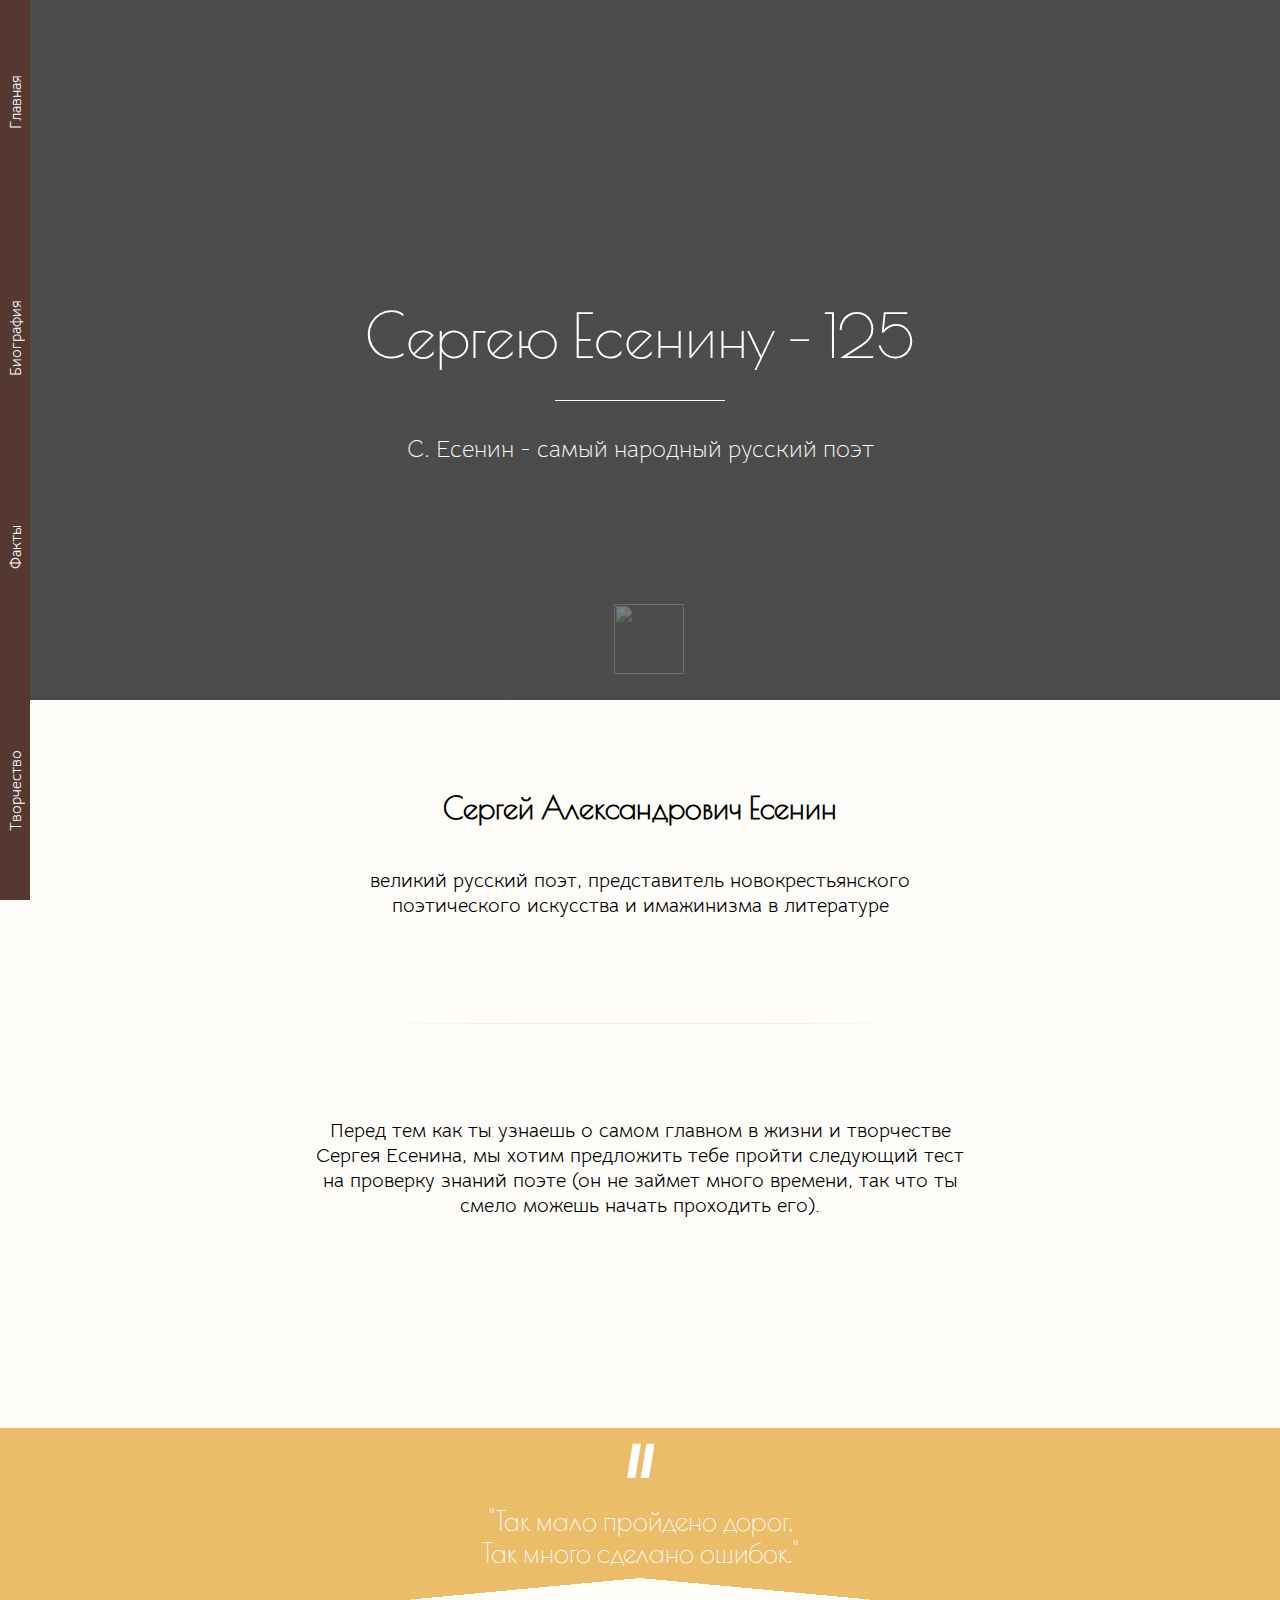
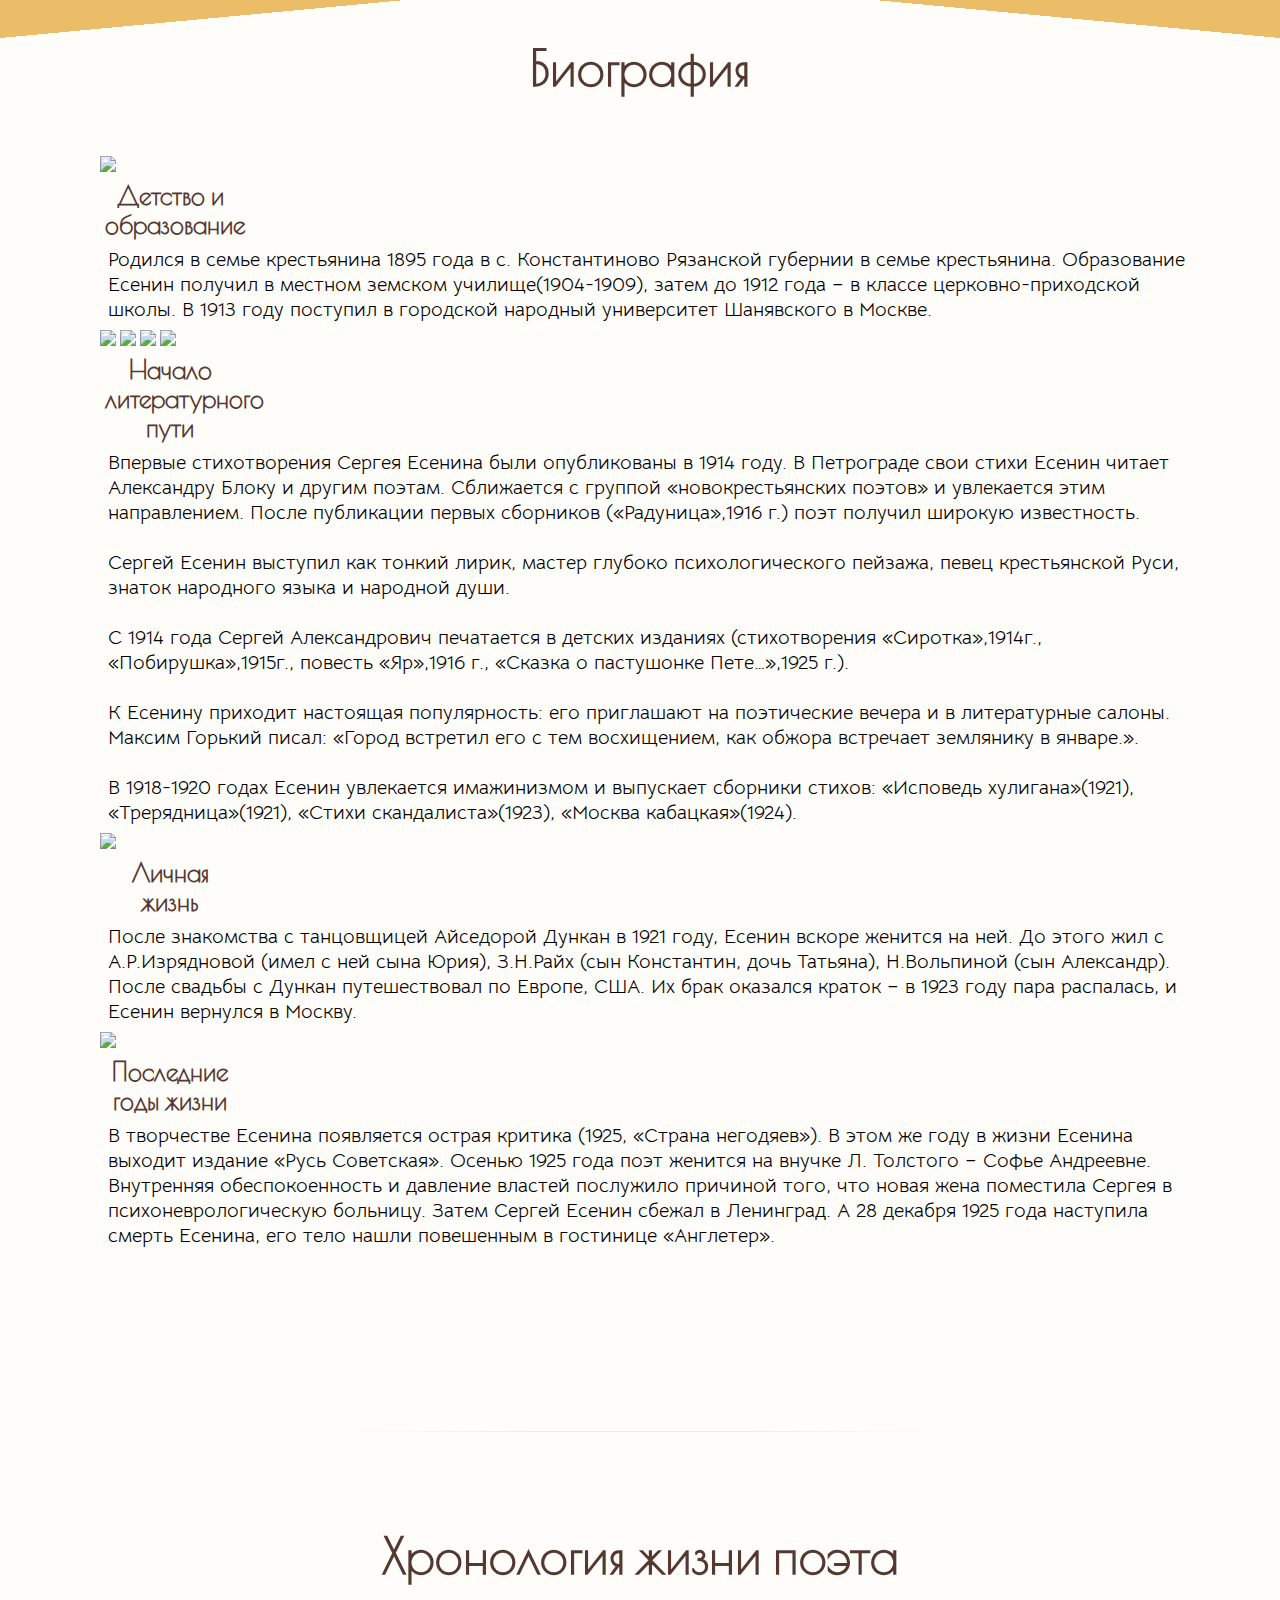
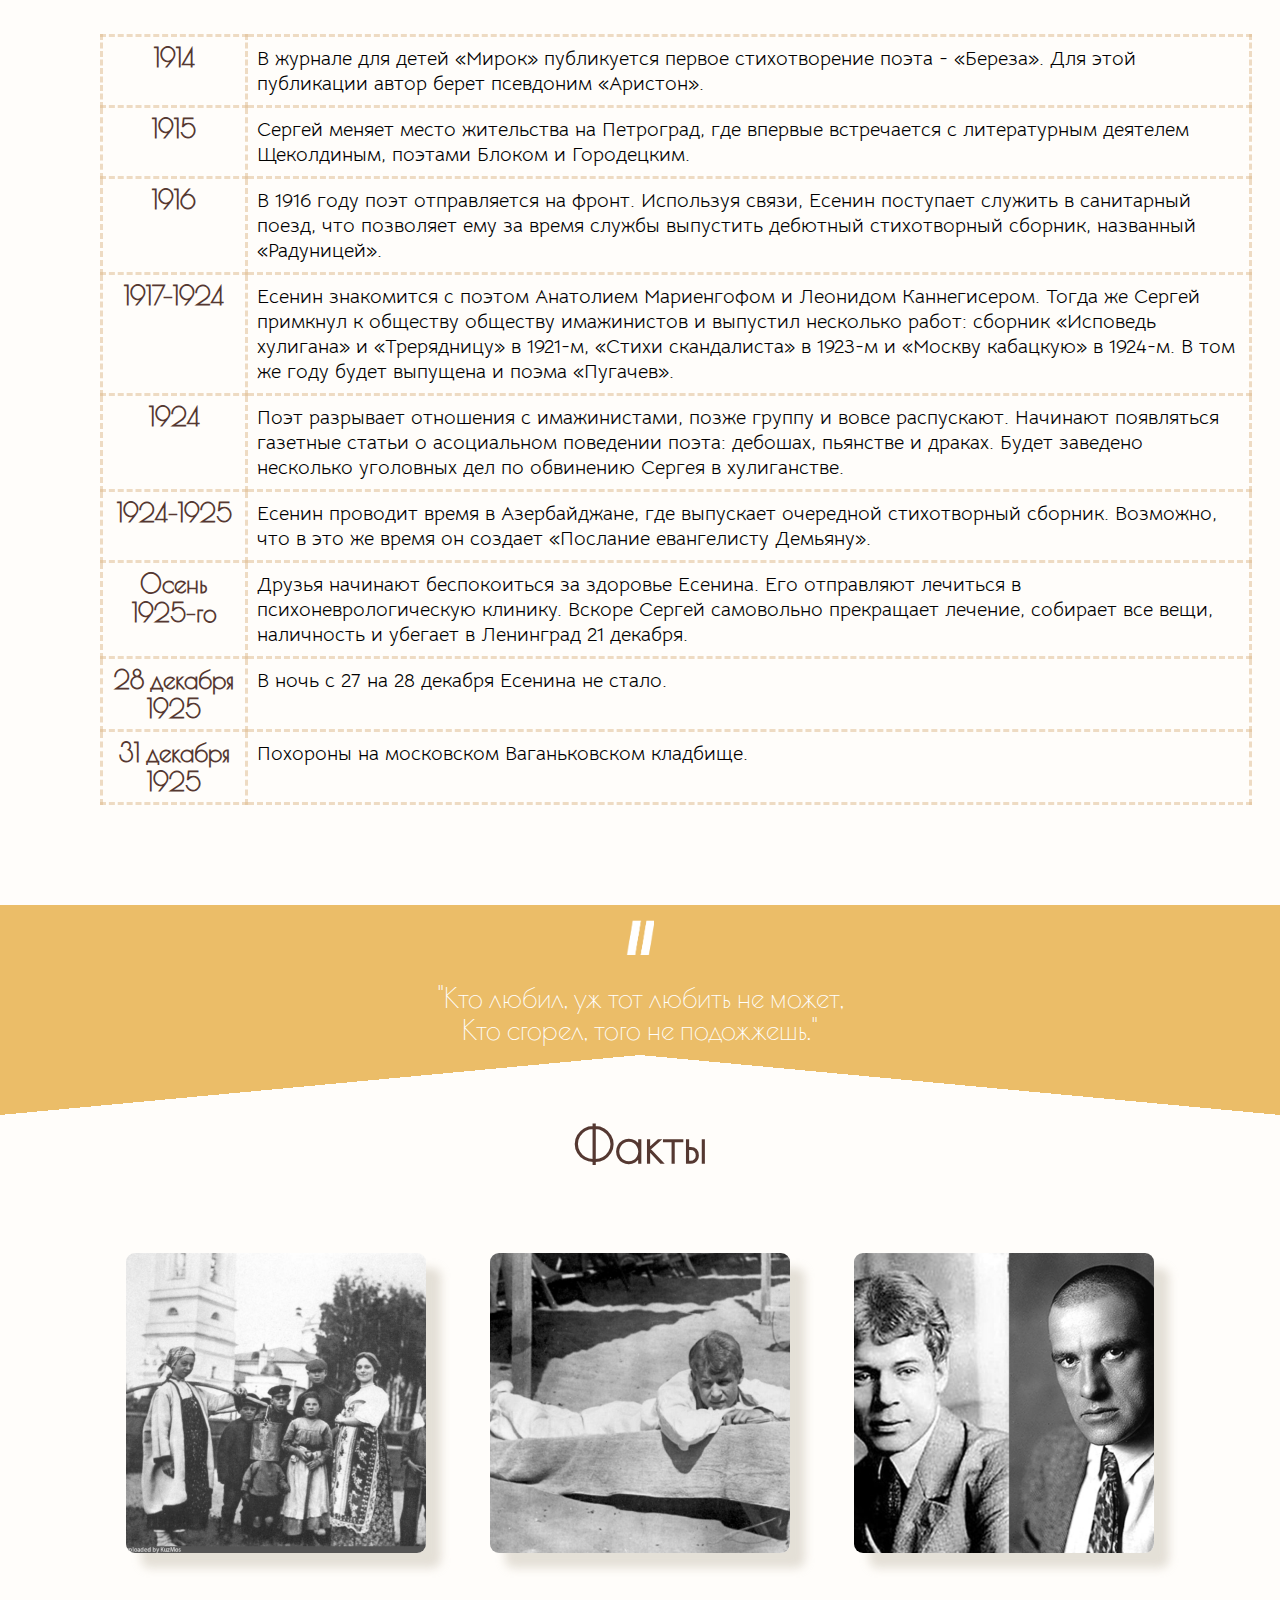
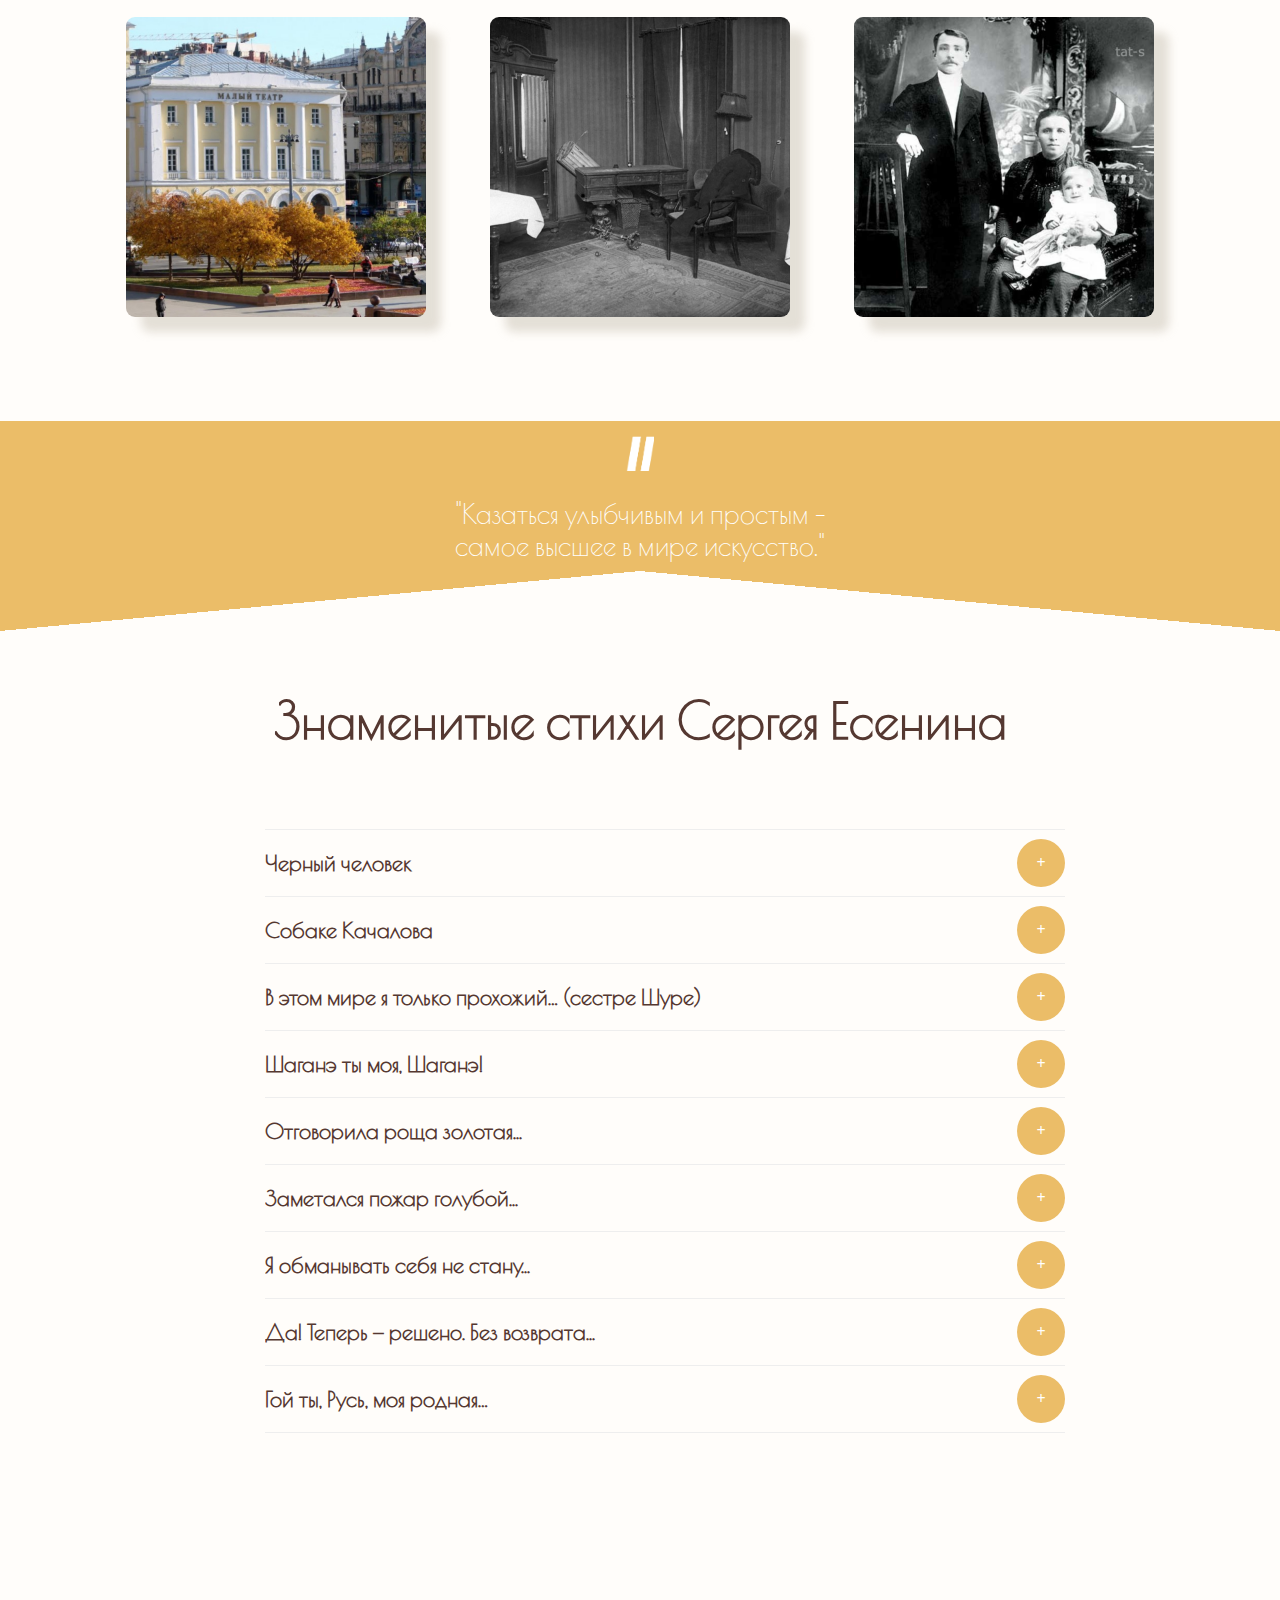
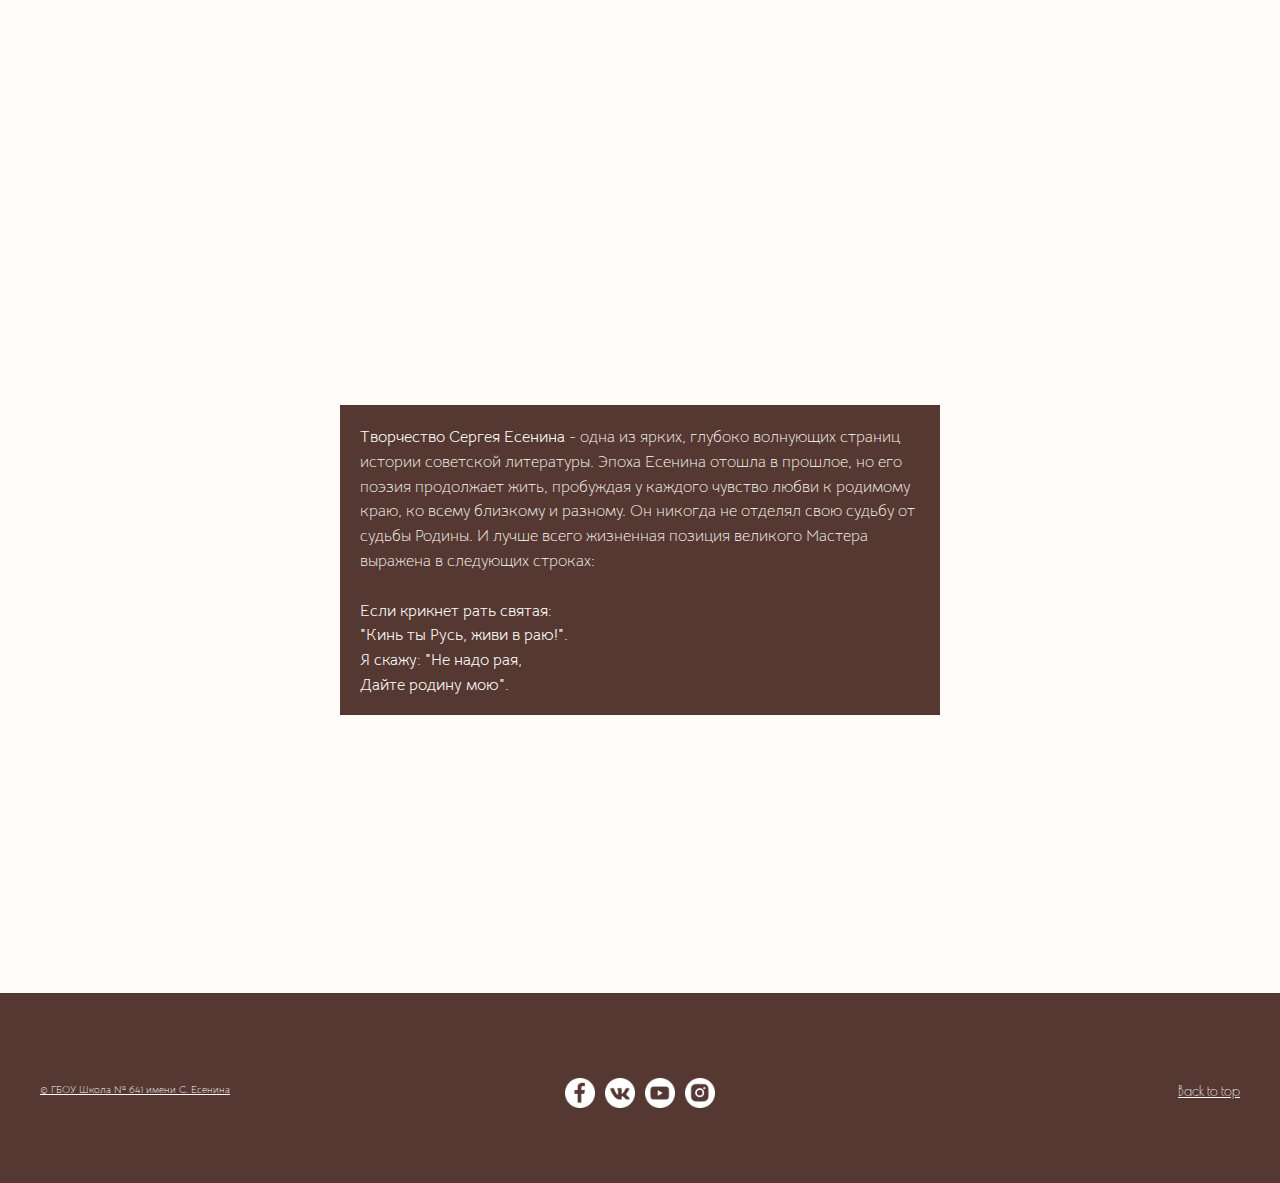
==== src/index.html @ ec33ffe4 "correct styles" ====
<!DOCTYPE html>
<html>

<head>
    <link
        href="https://fonts.googleapis.com/css2?family=Bellota+Text:ital,wght@0,300;0,400;0,700;1,300;1,400;1,700&family=Poiret+One&display=swap"
        rel="stylesheet">
    <link rel="stylesheet" type="text/css" href="index.css">
    <link rel="stylesheet" href="https://pro.fontawesome.com/releases/v5.10.0/css/all.css"
        integrity="sha384-AYmEC3Yw5cVb3ZcuHtOA93w35dYTsvhLPVnYs9eStHfGJvOvKxVfELGroGkvsg+p" crossorigin="anonymous" />
    <title>Есенину - 125</title>
    <script src="index.js" defer></script>
</head>

<body>
    <div class="menu">
        <nav>
            <div class="nav">
                <h2><a id="navigation" href="#firstblock">Главная</a></h2>
            </div>
            <div class="nav">
                <h2><a id="navigation" href="#biography">Биография</a></h2>
            </div>
            <div class="nav">
                <h2><a id="navigation" href="#facts">Факты</a></h2>
            </div>
            <div class="nav">
                <h2><a id="navigation" href="#creativ">Творчество</a></h2>
            </div>
        </nav>
    </div>

    <div class="firstblock"><a name="firstblock"></a>
        <h1 class="heading" name="top">Сергею Есенину - 125</h1>
        <hr>
        <h2 class="sheading">С. Есенин - самый народный русский поэт</h2>
        <img id="arrow" ,
            src="https://static.tildacdn.com/tild3264-3866-4032-a231-343364643838/arrow-downgif8d9aec7.gif">
    </div>

    <div class="secblock">
        <h1 class="name">Сергей Александрович Есенин</h1>
        <br>
        <h2 class="name-two">великий русский поэт, представитель новокрестьянского поэтического искусства и имажинизма в
            литературе</h2>
    </div>
    <div class="parent-line">
        <div id="first-line"></div><div id="center-line"></div><div id="third-line"></div>
    </div>

    <div class="thirdblock">
        <h2 class="name-three">Перед тем как ты узнаешь о самом главном в жизни и творчестве Сергея Есенина, мы хотим
            предложить тебе пройти следующий тест на проверку знаний поэте (он не займет много времени, так что ты смело
            можешь начать проходить его).</h2>
    </div>

    <script>
        (function (d, s, id) {
            var js, fjs = d.getElementsByTagName(s)[0];
            if (d.getElementById(id)) return;
            js = d.createElement(s); js.id = id;
            js.src = 'https://madte.st/sdk.js';
            fjs.parentNode.insertBefore(js, fjs);
        }
        )
            (document, 'script', 'madtest-sdk');
    </script>
    <div class="madtest" data-id="175a8b1f-3f1a-46d1-a691-87b9a7151cb8"></div>

    <div class="poem">
        <img src="../images/vector.png" id="vector"></img>
        <h1 class="poetry">"Так мало пройдено дорог,<br>Так много сделано ошибок."</h1>
    </div>
    <div class="gradients">
        <div id="fir-gradient"></div>
        <div id="sec-gradient"></div>
    </div>

    <div class="biography"><a name="biography"></a>
        <h1 class="high">Биография</h1>
        <div class="p-biography">
            <div class="childhood">
                <img src="/images/biography1.jpg">
                <h1 class="subtitle">Детство и образование</h1>
                <h2 class="paragraph">Родился в семье крестьянина 1895 года в с. Константиново Рязанской губернии в семье
                крестьянина. Образование Есенин получил в местном земском училище(1904-1909), затем до 1912 года – в
                классе церковно-приходской школы. В 1913 году поступил в городской народный университет Шанявского в
                Москве.</h2>
            </div>
            <div class="most-of-biography">
                <img src="/images/biography2.jpg">
                <img src="/images/biography3.jpg">
                <img src="/images/biography4.jpg">
                <img src="/images/biography5.jpg">
                <h1 class="subtitle">Начало литературного пути</h1>
                <h2 class="paragraph">Впервые стихотворения Сергея Есенина были опубликованы в 1914 году. В Петрограде свои
                стихи Есенин читает Александру Блоку и другим поэтам. Сближается с группой «новокрестьянских поэтов» и
                увлекается этим направлением. После публикации первых сборников («Радуница»,1916 г.) поэт получил
                широкую известность.
                <br>
                <br>
                Сергей Есенин выступил как тонкий лирик, мастер глубоко психологического пейзажа, певец крестьянской
                Руси, знаток народного языка и народной души.
                <br>
                <br>
                С 1914 года Сергей Александрович печатается в детских изданиях (стихотворения «Сиротка»,1914г.,
                «Побирушка»,1915г., повесть «Яр»,1916 г., «Сказка о пастушонке Пете…»,1925 г.).
                <br>
                <br>
                К Есенину приходит настоящая популярность: его приглашают на поэтические вечера и в литературные салоны.
                Максим Горький писал: «Город встретил его с тем восхищением, как обжора встречает землянику в январе.».
                <br>
                <br>
                В 1918-1920 годах Есенин увлекается имажинизмом и выпускает сборники стихов: «Исповедь хулигана»(1921),
                «Трерядница»(1921), «Стихи скандалиста»(1923), «Москва кабацкая»(1924).
                </h2>
            </div>
            <div class="private-life">
                <img src="/images/biography6.jpg">
                <h1 class="subtitle">Личная жизнь</h1>
                <h2 class="paragraph">После знакомства с танцовщицей Айседорой Дункан в 1921 году, Есенин вскоре женится на
                ней. До этого жил с А.Р.Изрядновой (имел с ней сына Юрия), З.Н.Райх (сын Константин, дочь Татьяна),
                Н.Вольпиной (сын Александр). После свадьбы с Дункан путешествовал по Европе, США. Их брак оказался
                краток – в 1923 году пара распалась, и Есенин вернулся в Москву.</h2>
            </div>
            <div class="death">
                <img src="/images/biography7.jpg">
                <h1 class="subtitle">Последние годы жизни</h1>
                <h2 class="paragraph">В творчестве Есенина появляется острая критика (1925, «Страна негодяев»). В этом же
                году в жизни Есенина выходит издание «Русь Советская».
                Осенью 1925 года поэт женится на внучке Л. Толстого – Софье Андреевне. Внутренняя обеспокоенность и
                давление властей послужило причиной того, что новая жена поместила Сергея в психоневрологическую
                больницу.
                Затем Сергей Есенин сбежал в Ленинград. А 28 декабря 1925 года наступила смерть Есенина, его тело нашли
                повешенным в гостинице «Англетер».</h2>
            </div>
        </div>
    </div>

    <div class="parent-line">
        <div id="first-line"></div><div id="center-line"></div><div id="third-line"></div>
    </div>

    <h1 class="high" id="chronology">Хронология жизни поэта</h1>
    <table>
        <tbody>
            <tr>
                <td>
                    <h1 class="subtitle">1914</h1>
                </td>
                <td>
                    <h2 class="paragraph">В журнале для детей «Мирок» публикуется первое стихотворение поэта - «Береза».
                        Для этой публикации автор берет псевдоним «Аристон».</h2>
                </td>
            </tr>

            <tr>
                <td>
                    <h1 class="subtitle">1915</h1>
                </td>
                <td>
                    <h2 class="paragraph">Сергей меняет место жительства на Петроград, где впервые встречается с
                        литературным деятелем Щеколдиным, поэтами Блоком и Городецким.</h2>
                </td>
            </tr>

            <tr>
                <td>
                    <h1 class="subtitle">1916</h1>
                </td>
                <td>
                    <h2 class="paragraph">В 1916 году поэт отправляется на фронт. Используя связи, Есенин поступает
                        служить в санитарный поезд, что позволяет ему за время службы выпустить дебютный стихотворный
                        сборник, названный «Радуницей».</h2>
                </td>
            </tr>

            <tr>
                <td>
                    <h1 class="subtitle">1917-1924</h1>
                </td>
                <td>
                    <h2 class="paragraph">Есенин знакомится с поэтом Анатолием Мариенгофом и Леонидом Каннегисером.
                        Тогда же Сергей примкнул к обществу обществу имажинистов и выпустил несколько работ: сборник
                        «Исповедь хулигана» и «Трерядницу» в 1921-м, «Стихи скандалиста» в 1923-м и «Москву кабацкую» в
                        1924-м. В том же году будет выпущена и поэма «Пугачев».</h2>
                </td>
            </tr>

            <tr>
                <td>
                    <h1 class="subtitle">1924</h1>
                </td>
                <td>
                    <h2 class="paragraph">Поэт разрывает отношения с имажинистами, позже группу и вовсе распускают.
                        Начинают появляться газетные статьи о асоциальном поведении поэта: дебошах, пьянстве и драках.
                        Будет заведено несколько уголовных дел по обвинению Сергея в хулиганстве.</h2>
                </td>
            </tr>

            <tr>
                <td>
                    <h1 class="subtitle">1924-1925</h1>
                </td>
                <td>
                    <h2 class="paragraph">Есенин проводит время в Азербайджане, где выпускает очередной стихотворный
                        сборник. Возможно, что в это же время он создает «Послание евангелисту Демьяну».</h2>
                </td>
            </tr>

            <tr>
                <td>
                    <h1 class="subtitle">Осень 1925-го</h1>
                </td>
                <td>
                    <h2 class="paragraph">Друзья начинают беспокоиться за здоровье Есенина. Его отправляют лечиться в
                        психоневрологическую клинику. Вскоре Сергей самовольно прекращает лечение, собирает все вещи,
                        наличность и убегает в Ленинград 21 декабря.</h2>
                </td>
            </tr>

            <tr>
                <td>
                    <h1 class="subtitle">28 декабря 1925</h1>
                </td>
                <td>
                    <h2 class="paragraph">В ночь с 27 на 28 декабря Есенина не стало.</h2>
                </td>
            </tr>

            <tr>
                <td>
                    <h1 class="subtitle">31 декабря 1925</h1>
                </td>
                <td>
                    <h2 class="paragraph">Похороны на московском Ваганьковском кладбище.</h2>
                </td>
            </tr>
        </tbody>
    </table>
    <div class="poem">
        <img src="../images/vector.png" id="vector"></img>
        <h1 class="poetry">"Кто любил, уж тот любить не может,<br>Кто сгорел, того не подожжешь."</h1>
    </div>
    <div class="gradients">
        <div id="fir-gradient"></div>
        <div id="sec-gradient"></div>
    </div>
    <div class="facts"><a name="facts"></a>
        <h1 class="high">Факты</h1>
        <div class="gallery">
            <div>
                <img class="photo_facts" src="../images/facts1.png" id="photo_1" data-selector="1">
                <div class="spoiler hidden" data-spoiler="1">
                    <h3 class="spoiler__title">Секрет единственной фотографии Есенина с односельчанами</h3>
                    <p class="spoiler__info">Хотя он никогда не отличался высоким ростом, на снимке он смотрится выше
                        остальных ребят. Дело в том, что с ним стояла первая красавица села и чтобы выглядеть повыше
                        рядом с ней, Сергей что-то подставил под ноги. Не менее интересный персонаж на фото – мальчик,
                        лицо которого мы вряд ли когда-либо увидим.</p>
                    <i class="fas fa-times-circle spoiler__button"></i>
                </div>
            </div>
            <div>
                <img class="photo_facts" src="../images/facts2.png" id="photo_2" data-selector="2">
                <div class="spoiler hidden" data-spoiler="2">
                    <h3 class="spoiler__title">Как поэт раздобыл бумагу</h3>
                    <p class="spoiler__info">1918 год в жизни поэта ознаменовался созданием московского издательства «Трудовая артель художников слова». А.С. Есенин являлся одним из организаторов данного издательства. В то время в Москве велся строжайший учет бумаги, но поэта это не остановило, ему очень хотелось издавать свои книги. Дав волю воображению, он переоделся в крестьянское одеяние, соответствующе причесал волосы и направился в Президиум Московского Совета. Далее, сняв шапку перед дежурным органом совета, он стал упрашивать его смилостивиться и ради всего святого выделить бумаги для крестьянских писателей.
                        Ради такого важного дела бумага появилась. А.С. Есенин выпустил в свет свою первую книгу стихотворений «Радуница». Его издательство просуществовало недолго, выпустив в свет всего лишь несколько книг.</p>
                    <i class="fas fa-times-circle spoiler__button"></i>
                </div>
            </div>
            <div>
                <img class="photo_facts" src="../images/facts3.png" id="photo_3" data-selector="3">
                <div class="spoiler hidden" data-spoiler="3">
                    <h3 class="spoiler__title">Поссорился с Маяковским (не единожды)</h3>
                    <p class="spoiler__info">В 20-е годы имена обоих поэтов гремели на всю страну, поэтому нет ничего удивительного в том, что между Маяковским и Есениным разгорелась нешуточная конкуренция.
                        Так например, Есенин говорил, что не хочет делить Россию с такими, как Маяковский, тот же отвечал: «Возьмите ее себе. Ешьте ее с хлебом». Так же Есенин относил себя к новому тогда движению «имажинистов», чьей отличительной особенностью являлось создание образов, в которых менялось традиционное значение слов. Маяковский же состоял в рядах авангардистов и футуристов, полностью перевернувших традиционное понятие стихотворной формы. Интересно, что при этом оба литератора безоговорочно признавали талант оппонента, что, впрочем, никак не мешало им едко высказываться в сторону друг друга и доводить дело чуть ли не до потасовки.</p>
                    <i class="fas fa-times-circle spoiler__button"></i>
                </div>
            </div>
            <div>
                <img class="photo_facts" src="../images/facts4.png" id="photo_4" data-selector="4">
                <div class="spoiler hidden" data-spoiler="4">
                    <h3 class="spoiler__title">Пытался сорвать спектакль в Малом театре</h3>
                    <p class="spoiler__info">К театру Есенин имел отношение весьма опосредованное, однако и там успел наделать шума. Заявившись как-то на премьеру в Малом театре в нетрезвом состоянии, поэт во время первого акта пробрался за кулисы в гримерку к одной из актрис, где в компании с другим литератором, Всеволодом Ивановым, распивал вино. Попытки юной артистки выгнать окончательно опьяневших писателей не увенчались успехом, — и администратору пришлось вызвать ненавистных Есенину милиционеров.
                        При виде блюстителей порядка поэт бросился удирать от них по запутанным коридорам Малого, щедро раздавая тумаки каждому, кто попадался на его пути, однако в конце концов был пойман, скручен и выдворен из театра.</p>
                    <i class="fas fa-times-circle spoiler__button"></i>
                </div>
            </div>
            <div>
                <img class="photo_facts" src="../images/facts5.png" id="photo_5" data-selector="5">
                <div class="spoiler hidden" data-spoiler="5">
                    <h3 class="spoiler__title">Покончил с собой (или нет)</h3>
                    <p class="spoiler__info">Согласно официальной версии, Сергей Есенин покончил с собой, его нашли повешенным на трубе отопления в ленинградской гостинице «Англетер». Судя по документам, признаков насильственной смерти обнаружено не было, да к тому же незадолго до своей кончины поэт написал стихотворение «До свиданья, друг мой, до свиданья», использовав для этой цели собственную кровь. Сам Есенин объяснил такой поступок отсутствием чернил.
                        У некоторых историков и литературоведов, однако, такой вариант развития событий вызывает сомнения: они предпочитают считать, что великий поэт был убит сотрудниками советских спецслужб. В пользу этой версии говорят множественные ссадины и гематомы на теле покойника (которые следственные органы предпочли не заметить), а также просьба поэта, обращенная к портье накануне кончины, никого не пускать в номер — ее исследователи зачастую трактуют как страх перед возможными убийцами.</p>
                    <i class="fas fa-times-circle spoiler__button"></i>
                </div>
            </div>
            <div>
                <img class="photo_facts" src="../images/facts6.png" id="photo_6" data-selector="6">
                <div class="spoiler hidden" data-spoiler="6">
                    <h3 class="spoiler__title">Он сиротствовал при живых родителях, хотя и недолго</h3>
                    <p class="spoiler__info">Человек, который всю жизнь описывал в своих стихах красоты российских земель, и сам родился в красивом месте – в старинном селе Константиново Рязанской области, которое славилось живописным расположением среди лесов и полей классического русского рельефа. Отец Есенина, Александр Никитич, происходил из крестьянской семьи, но к работе на земле никакой тяги не испытывал, слыл у себя на родине мечтателем и при первой же возможности подался в Москву, работать приказчиком в мясной лавке. Московский период его жизни начался вскоре после женитьбы на Татьяне Титовой. При этом Есенин-старший сам уехал в большой город, а молодую супругу оставил на попечении своих родителей. Когда их сыну, будущему поэту, исполнилось 2 года, Татьяна поссорилась с мужем и его родственниками и уехала работать в Рязань. Так и получилось, что Сергей остался почти сиротой при живых родителях.
                        Около пяти лет его воспитывали бабушка с дедушкой по материнской линии. Мама ежемесячно присылала весточку и 3 рубля на его содержание. От отца вообще ничего слышно не было. Зато дед в 5 лет научил Сергей читать, а бабушка рассказывала множество волшебных сказок. В 1904 году юная судьба Есенина совершила очередной кульбит – родители неожиданно помирились, снова сошлись, и дальше он рос в счастливой семье.
                        </p>
                    <i class="fas fa-times-circle spoiler__button"></i>
                </div>
            </div>
        </div>
    </div>
    <div class="poem">
        <img src="../images/vector.png" id="vector"></img>
        <h1 class="poetry">"Казаться улыбчивым и простым - <br>самое высшее в мире искусство."</h1>
    </div>
    <div class="gradients">
        <div id="fir-gradient"></div>
        <div id="sec-gradient"></div>
    </div>
    <div class="creativ"><a name="creativ"></a>
        <h1 class="high" id="popular-poems">Знаменитые стихи Сергея Есенина</h1>
        <div class="all-poetry">
            <div class="tab">
                <input id="tab-one" type="checkbox" name="tabs">
                <label for="tab-one">
                    <h1 class="poetry-name">Черный человек</h1>
                </label>
                <div class="tab-content">
                    <h2>Друг мой, друг мой,<br>
                        Я очень и очень болен.<br>
                        Сам не знаю, откуда взялась эта боль.<br>
                        То ли ветер свистит<br>
                        Над пустым и безлюдным полем,<br>
                        То ль, как рощу в сентябрь,<br>
                        Осыпает мозги алкоголь.<br>
                        Голова моя машет ушами,<br>
                        Как крыльями птица.<br>
                        Ей на шее ноги<br>
                        Маячить больше невмочь.<br>
                        Черный человек,<br>
                        Черный, черный,<br>
                        Черный человек<br>
                        На кровать ко мне садится,<br>
                        Черный человек<br>
                        Спать не дает мне всю ночь.<br>
                        Черный человек<br>
                        Водит пальцем по мерзкой книге<br>
                        И, гнусавя надо мной,<br>
                        Как над усопшим монах,<br>
                        Читает мне жизнь<br>
                        Какого-то прохвоста и забулдыги,<br>
                        Нагоняя на душу тоску и страх.<br>
                        Черный человек,<br>
                        Черный, черный!<br>
                        «Слушай, слушай, —<br>
                        Бормочет он мне, —<br>
                        В книге много прекраснейших<br>
                        Мыслей и планов.<br>
                        Этот человек<br>
                        Проживал в стране<br>
                        Самых отвратительных<br>
                        Громил и шарлатанов.<br>
                        В декабре в той стране<br>
                        Снег до дьявола чист,<br>
                        И метели заводят<br>
                        Веселые прялки.<br>
                        Был человек тот авантюрист,<br>
                        Но самой высокой<br>
                        И лучшей марки.<br>
                        Был он изящен,<br>
                        К тому ж поэт,<br>
                        Хоть с небольшой,<br>
                        Но ухватистой силою,<br>
                        И какую-то женщину,<br>
                        Сорока с лишним лет,<br>
                        Называл скверной девочкой<br>
                        И своею милою.<br>
                        Счастье, — говорил он, —<br>
                        Есть ловкость ума и рук.<br>
                        Все неловкие души<br>
                        За несчастных всегда известны.<br>
                        Это ничего,<br>
                        Что много мук<br>
                        Приносят изломанные<br>
                        И лживые жесты.<br>
                        В грозы, в бури,<br>
                        В житейскую стынь,<br>
                        При тяжелых утратах<br>
                        И когда тебе грустно,<br>
                        Казаться улыбчивым и простым —<br>
                        Самое высшее в мире искусство».<br>
                        «Черный человек!<br>
                        Ты не смеешь этого!<br>
                        Ты ведь не на службе<br>
                        Живешь водолазовой.<br>
                        Что мне до жизни<br>
                        Скандального поэта.<br>
                        Пожалуйста, другим<br>
                        Читай и рассказывай».<br>
                        Черный человек<br>
                        Глядит на меня в упор.<br>
                        И глаза покрываются<br>
                        Голубой блевотой, —<br>
                        Словно хочет сказать мне,<br>
                        Что я жулик и вор,<br>
                        Так бесстыдно и нагло<br>
                        Обокравший кого-то.<br>
                        ........................................................................<br>
                        Друг мой, друг мой,<br>
                        Я очень и очень болен.<br>
                        Сам не знаю, откуда взялась эта боль.<br>
                        То ли ветер свистит<br>
                        Над пустым и безлюдным полем,<br>
                        То ль, как рощу в сентябрь,<br>
                        Осыпает мозги алкоголь.<br>
                        Ночь морозная.<br>
                        Тих покой перекрестка.<br>
                        Я один у окошка,<br>
                        Ни гостя, ни друга не жду.<br>
                        Вся равнина покрыта<br>
                        Сыпучей и мягкой известкой,<br>
                        И деревья, как всадники,<br>
                        Съехались в нашем саду.<br>
                        Где-то плачет<br>
                        Ночная зловещая птица.<br>
                        Деревянные всадники<br>
                        Сеют копытливый стук.<br>
                        Вот опять этот черный<br>
                        На кресло мое садится,<br>
                        Приподняв свой цилиндр<br>
                        И откинув небрежно сюртук.<br>
                        «Слушай, слушай! —<br>
                        Хрипит он, смотря мне в лицо,<br>
                        Сам все ближе<br>
                        И ближе клонится. —<br>
                        Я не видел, чтоб кто-нибудь<br>
                        Из подлецов<br>
                        Так ненужно и глупо<br>
                        Страдал бессонницей.<br>
                        Ах, положим, ошибся!<br>
                        Ведь нынче луна.<br>
                        Что же нужно еще<br>
                        Напоенному дремой мирику?<br>
                        Может, с толстыми ляжками<br>
                        Тайно придет „она",<br>
                        И ты будешь читать<br>
                        Свою дохлую томную лирику?<br>
                        Ах, люблю я поэтов!<br>
                        Забавный народ.<br>
                        В них всегда нахожу я<br>
                        Историю, сердцу знакомую, —<br>
                        Как прыщавой курсистке<br>
                        Длинноволосый урод<br>
                        Говорит о мирах,<br>
                        Половой истекая истомою.<br>
                        Не знаю, не помню,<br>
                        В одном селе,<br>
                        Может, в Калуге,<br>
                        А может, в Рязани,<br>
                        Жил мальчик<br>
                        В простой крестьянской семье,<br>
                        Желтоволосый,<br>
                        С голубыми глазами...<br>
                        И вот стал он взрослым,<br>
                        К тому ж поэт,<br>
                        Хоть с небольшой,<br>
                        Но ухватистой силою,<br>
                        И какую-то женщину,<br>
                        Сорока с лишним лет,<br>
                        Называл скверной девочкой<br>
                        И своею милою».<br>
                        «Черный человек!<br>
                        Ты прескверный гость.<br>
                        Эта слава давно<br>
                        Про тебя разносится».<br>
                        Я взбешен, разъярен,<br>
                        И летит моя трость<br>
                        Прямо к морде его,<br>
                        В переносицу...<br>
                        ...........................................................................<br>
                        Месяц умер,<br>
                        Синеет в окошко рассвет.<br>
                        Ах ты, ночь!<br>
                        Что ты, ночь, наковеркала?<br>
                        Я в цилиндре стою.<br>
                        Никого со мной нет.<br>
                        Я один...<br>
                        И разбитое зеркало...</h2>
                </div>
            </div>

            <div class="tab">
                <input id="tab-two" type="checkbox" name="tabs">
                <label for="tab-two">
                    <h1 class="poetry-name">Собаке Качалова</h1>
                </label>
                <div class="tab-content">
                    <h2>Дай, Джим, на счастье лапу мне,<br>
                        Такую лапу не видал я сроду.<br>
                        Давай с тобой полаем при луне<br>
                        На тихую, бесшумную погоду.<br>
                        <br>
                        Дай, Джим, на счастье лапу мне.<br>
                        Пожалуйста, голубчик, не лижись.<br>
                        Пойми со мной хоть самое простое.<br>
                        Ведь ты не знаешь, что такое жизнь,<br>
                        Не знаешь ты, что жить на свете стоит.<br>
                        Хозяин твой и мил и знаменит,<br>
                        И у него гостей бывает в доме много,<br>
                        И каждый, улыбаясь, норовит<br>
                        Тебя по шерсти бархатной потрогать.<br>
                        Ты по-собачьи дьявольски красив,<br>
                        С такою милою доверчивой приятцей.<br>
                        И, никого ни капли не спросив,<br>
                        Как пьяный друг, ты лезешь целоваться.<br>
                        <br>
                        Мой милый Джим, среди твоих гостей<br>
                        Так много всяких и невсяких было.<br>
                        Но та, что всех безмолвней и грустней,<br>
                        Сюда случайно вдруг не заходила?<br>
                        Она придет, даю тебе поруку.<br>
                        И без меня, в ее уставясь взгляд,<br>
                        Ты за меня лизни ей нежно руку<br>
                        За все, в чем был и не был виноват.
                    </h2>
                </div>
            </div>

            <div class="tab">
                <input id="tab-three" type="checkbox" name="tabs">
                <label for="tab-three">
                    <h1 class="poetry-name">В этом мире я только прохожий… (сестре Шуре)</h1>
                </label>
                <div class="tab-content">
                    <h2>В этом мире я только прохожий,<br>
                        Ты махни мне веселой рукой.<br>
                        У осеннего месяца тоже<br>
                        Свет ласкающий, тихий такой.<br>
                        <br>
                        В первый раз я от месяца греюсь,<br>
                        В первый раз от прохлады согрет,<br>
                        И опять и живу и надеюсь<br>
                        На любовь, которой уж нет.<br>
                        <br>
                        Это сделала наша равнинность,<br>
                        Посоленная белью песка,<br>
                        И измятая чья-то невинность,<br>
                        И кому-то родная тоска.<br>
                        <br>
                        Потому и навеки не скрою,<br>
                        Что любить не отдельно, не врозь,<br>
                        Нам одною любовью с тобою<br>
                        Эту родину привелось.
                    </h2>
                </div>
            </div>

            <div class="tab">
                <input id="tab-four" type="checkbox" name="tabs">
                <label for="tab-four">
                    <h1 class="poetry-name">Шаганэ ты моя, Шаганэ!</h1>
                </label>
                <div class="tab-content">
                    <h2>Шаганэ ты моя, Шаганэ!<br>
                        Потому, что я с севера, что ли,<br>
                        Я готов рассказать тебе поле,<br>
                        Про волнистую рожь при луне.<br>
                        <br>
                        Шаганэ ты моя, Шаганэ.<br>
                        Потому, что я с севера, что ли,<br>
                        Что луна там огромней в сто раз,<br>
                        Как бы ни был красив Шираз,<br>
                        <br>
                        Он не лучше рязанских раздолий.<br>
                        Потому, что я с севера, что ли.<br>
                        Я готов рассказать тебе поле,<br>
                        Эти волосы взял я у ржи,<br>
                        <br>
                        Если хочешь, на палец вяжи —<br>
                        Я нисколько не чувствую боли.<br>
                        Я готов рассказать тебе поле.<br>
                        Про волнистую рожь при луне<br>
                        По кудрям ты моим догадайся.<br>
                        Дорогая, шути, улыбайся,<br>
                        Не буди только память во мне<br>
                        Про волнистую рожь при луне.<br>
                        <br>
                        Шаганэ ты моя, Шаганэ!<br>
                        Там, на севере, девушка тоже,<br>
                        На тебя она страшно похожа,<br>
                        Может, думает обо мне…<br>
                        Шаганэ ты моя, Шаганэ.
                    </h2>
                </div>
            </div>

            <div class="tab">
                <input id="tab-five" type="checkbox" name="tabs">
                <label for="tab-five">
                    <h1 class="poetry-name">Отговорила роща золотая...</h1>
                </label>
                <div class="tab-content">
                    <h2>Отговорила роща золотая<br>
                        Березовым, веселым языком,<br>
                        И журавли, печально пролетая,<br>
                        Уж не жалеют больше ни о ком.<br>
                        <br>
                        Кого жалеть? Ведь каждый в мире странник —<br>
                        Пройдет, зайдет и вновь оставит дом.<br>
                        О всех ушедших грезит коноплянник<br>
                        С широким месяцем над голубым прудом.<br>
                        <br>
                        Стою один среди равнины голой,<br>
                        А журавлей относит ветер в даль,<br>
                        Я полон дум о юности веселой,<br>
                        Но ничего в прошедшем мне не жаль.<br>
                        <br>
                        Не жаль мне лет, растраченных напрасно,<br>
                        Не жаль души сиреневую цветь.<br>
                        В саду горит костер рябины красной,<br>
                        Но никого не может он согреть.<br>
                        <br>
                        Не обгорят рябиновые кисти,<br>
                        От желтизны не пропадет трава.<br>
                        Как дерево роняет тихо листья,<br>
                        Так я роняю грустные слова.<br>
                        <br>
                        И если время, ветром разметая,<br>
                        Сгребет их все в один ненужный ком…<br>
                        Скажите так… что роща золотая<br>
                        Отговорила милым языком.
                    </h2>
                </div>
            </div>

            <div class="tab">
                <input id="tab-six" type="checkbox" name="tabs">
                <label for="tab-six">
                    <h1 class="poetry-name">Заметался пожар голубой...</h1>
                </label>
                <div class="tab-content">
                    <h2>Заметался пожар голубой,<br>
                        Позабылись родимые дали.<br>
                        В первый раз я запел про любовь,<br>
                        В первый раз отрекаюсь скандалить.<br>
                        <br>
                        Был я весь как запущенный сад,<br>
                        Был на женщин и зелие падкий.<br>
                        Разонравилось пить и плясать<br>
                        И терять свою жизнь без оглядки.<br>
                        <br>
                        Мне бы только смотреть на тебя,<br>
                        Видеть глаз златокарий омут,<br>
                        И чтоб, прошлое не любя,<br>
                        Ты уйти не смогла к другому.<br>
                        <br>
                        Поступь нежная, легкий стан,<br>
                        Если б знала ты сердцем упорным,<br>
                        Как умеет любить хулиган,<br>
                        Как умеет он быть покорным.<br>
                        <br>
                        Я б навеки забыл кабаки<br>
                        И стихи бы писать забросил,<br>
                        Только б тонко касаться руки<br>
                        И волос твоих цветом в осень.<br>
                        <br>
                        Я б навеки пошел за тобой<br>
                        Хоть в свои, хоть в чужие дали…<br>
                        В первый раз я запел про любовь,<br>
                        В первый раз отрекаюсь скандалить.
                    </h2>
                </div>
            </div>

            <div class="tab">
                <input id="tab-seven" type="checkbox" name="tabs">
                <label for="tab-seven">
                    <h1 class="poetry-name">Я обманывать себя не стану...</h1>
                </label>
                <div class="tab-content">
                    <h2>Я обманывать себя не стану,<br>
                        Залегла забота в сердце мглистом.<br>
                        Отчего прослыл я шарлатаном?<br>
                        Отчего прослыл я скандалистом?<br>
                        <br>
                        Не злодей я и не грабил лесом,<br>
                        Не расстреливал несчастных по темницам.<br>
                        Я всего лишь уличный повеса,<br>
                        Улыбающийся встречным лицам.<br>
                        <br>
                        Я московский озорной гуляка.<br>
                        По всему тверскому околотку<br>
                        В переулках каждая собака<br>
                        Знает мою легкую походку.<br>
                        <br>
                        Каждая задрипанная лошадь<br>
                        Головой кивает мне навстречу.<br>
                        Для зверей приятель я хороший,<br>
                        Каждый стих мой душу зверя лечит.<br>
                        <br>
                        Я хожу в цилиндре не для женщин -<br>
                        В глупой страсти сердце жить не в силе, -<br>
                        В нем удобней, грусть свою уменьшив,<br>
                        Золото овса давать кобыле.<br>
                        <br>
                        Средь людей я дружбы не имею,<br>
                        Я иному покорился царству.<br>
                        Каждому здесь кобелю на шею<br>
                        Я готов отдать мой лучший галстук.<br>
                        <br>
                        И теперь уж я болеть не стану.<br>
                        Прояснилась омуть в сердце мглистом.<br>
                        Оттого прослыл я шарлатаном,<br>
                        Оттого прослыл я скандалистом.
                    </h2>
                </div>
            </div>

            <div class="tab">
                <input id="tab-eight" type="checkbox" name="tabs">
                <label for="tab-eight">
                    <h1 class="poetry-name">Да! Теперь — решено. Без возврата...</h1>
                </label>
                <div class="tab-content">
                    <h2>Да! Теперь — решено. Без возврата<br>
                        Я покинул родные поля.<br>
                        Уж не будут листвою крылатой<br>
                        Надо мною звенеть тополя.<br>
                        <br>
                        Низкий дом без меня ссутулится,<br>
                        Старый пёс мой давно издох.<br>
                        На московских изогнутых улицах<br>
                        Умереть, знать, судил мне Бог.<br>
                        <br>
                        Я люблю этот город вязевый,<br>
                        Пусть обрюзг он и пусть одрях.<br>
                        Золотая дремотная Азия<br>
                        Опочила на куполах.<br>
                        <br>
                        А когда ночью светит месяц,<br>
                        Когда светит… чёрт знает как!<br>
                        Я иду, головою свесясь,<br>
                        Переулком в знакомый кабак.<br>
                        <br>
                        Шум и гам в этом логове жутком,<br>
                        Но всю ночь напролёт, до зари,<br>
                        Я читаю стихи проституткам<br>
                        И с бандитами жарю спирт.<br>
                        <br>
                        Сердце бьётся всё чаще и чаще,<br>
                        И уж я говорю невпопад:<br>
                        — Я такой же, как вы, пропащий,<br>
                        Мне теперь не уйти назад.<br>
                        <br>
                        Низкий дом без меня ссутулится,<br>
                        Старый пёс мой давно издох.<br>
                        На московских изогнутых улицах<br>
                        Умереть, знать, судил мне Бог.
                    </h2>
                </div>
            </div>

            <div class="tab" id="last-poetry">
                <input id="tab-nine" type="checkbox" name="tabs">
                <label for="tab-nine">
                    <h1 class="poetry-name">Гой ты, Русь, моя родная…</h1>
                </label>
                <div class="tab-content">
                    <h2>Гой ты, Русь, моя родная,<br>
                        Хаты — в ризах образа...<br>
                        Не видать конца и края —<br>
                        Только синь сосет глаза.<br>
                        <br>
                        Как захожий богомолец,<br>
                        Я смотрю твои поля.<br>
                        А у низеньких околиц<br>
                        Звонно чахнут тополя.<br>
                        <br>
                        Пахнет яблоком и медом<br>
                        По церквам твой кроткий Спас.<br>
                        И гудит за корогодом<br>
                        На лугах веселый пляс.<br>
                        <br>
                        Побегу по мятой стежке<br>
                        На приволь зеленых лех,<br>
                        Мне навстречу, как сережки,<br>
                        Прозвенит девичий смех.<br>
                        <br>
                        Если крикнет рать святая:<br>
                        «Кинь ты Русь, живи в раю!»<br>
                        Я скажу: «Не надо рая,<br>
                        Дайте родину мою».
                    </h2>
                </div>
            </div>
        </div>
    </div>
    <div class="church">
        <h2 class="creativity"><b>Творчество Сергея Есенина</b> - одна из ярких, глубоко волнующих страниц истории советской
            литературы. Эпоха Есенина отошла в прошлое, но его поэзия продолжает жить, пробуждая у каждого чувство любви
            к родимому краю, ко всему близкому и разному. Он никогда не отделял свою судьбу от судьбы Родины. И лучше
            всего жизненная позиция великого Мастера выражена в следующих строках:
            <br><br>
            <b>Если крикнет рать святая:<br>
            "Кинь ты Русь, живи в раю!".<br>
            Я скажу: "Не надо рая,<br>
            Дайте родину мою".</b>
        </h2>
    </div>
    <div class="bottom">
        <a href="https://sch641uv.mskobr.ru/#/">
            <h2 id="school">© ГБОУ Школа № 641 имени С. Есенина</h2>
        </a>
        <div id="sites">
            <div>
                <a href="https://www.facebook.com/641eseninschool/" id="facebook"><img src="../images/social/facebook.png"
                        id="facebook"></a>
            </div>
            <div>
                <a href="https://vk.com/s_641" id="vk"><img src="../images/social/vk.png" id="vk"></a>
            </div>
            <div>
                <a href="https://www.youtube.com/channel/UC5xW6pJvmOTOrcLFV_2abOg/featured" id="youtube"><img
                        src="../images/social/youtube.png" id="youtube"></a>
            </div>
            <div>
                <a href="https://www.instagram.com/eseninschool/" id="instagram"><img src="../images/social/instargam.png"
                        id="instagram"></a>
            </div>
        </div>
        <i id="back-to-top">Back to top</i>
    </div>
    </div>
</body>

</html>
---- src/index.css ----
html,
body,
h1,
h2,
h3,
h4,
h5,
h6,
div {
  padding: 0;
  border: 0;
  margin: 0;
  box-sizing: border-box;
}
body {
  background-color: #fffdfa;
}
h1 {
  font-family: "Poiret One", cursive;
}
h2 {
  font-family: "Bellota Text", cursive;
}

/*menu*/
.menu {
  width: 30px;
  height: 100%;
  position: fixed;
  text-align: left;
  background-color: #553831;
  z-index: 1000;
}

nav {
  display: grid;
  grid-template: 1fr 1fr 1fr 1fr / 1fr;
  height: 100%;
  text-align: center;
}

.nav {
  height: 166px;
  width: 30px;
  align-self: center;
  text-align: center;
  padding-top: 150%;
}

#navigation {
  color: #ffffff;
  font-family: "Bellota Text", cursive;
  text-decoration: none;
  font-size: 15px;
  font-weight: 400;
  -webkit-writing-mode: vertical-rl;
  -moz-writing-mode: vertical-lr;
  writing-mode: tb-lr;
  transform: rotate(180deg);
}

/*first block*/
.firstblock {
  background: linear-gradient(rgba(0, 0, 0, 0.7), rgba(0, 0, 0, 0.7)),
    url("https://thumb.tildacdn.com/tild3065-6334-4166-a535-653830623462/-/format/webp/prud_dom_zakat_utki_.jpg");
  background-position: center;
  height: 700px;
  width: 100%;
  background-size: cover;
  padding-top: 0;
  margin-top: 0;
  color: white;
  text-align: center;
}
.heading {
  font-size: 60px;
  padding-top: 300px;
  font-weight: 400;
}
hr {
  background-color: white;
  width: 170px;
  height: 1px;
  border: 0;
  padding: 0;
  margin-top: 30px;
}
.sheading {
  padding-top: 25px;
  font-weight: 100;
}
#arrow {
  display: block;
  margin-left: 48%;
  margin-right: 45%;
  margin-top: 140px;
  width: 70px;
  height: 70px;
  opacity: 30%;
  cursor: pointer;
}

/*second block*/
.secblock {
  height: 220px;
  width: 100%;
  text-align: center;
}

.name {
  font-size: 30px;
  padding-top: 90px;
  font-weight: 700;
}
.name-two {
  width: 600px;
  height: 90px;
  font-size: 20px;
  margin-left: auto;
  margin-right: auto;
  margin-top: 25px;
  font-weight: 400;
}

/*lines*/
#first-line {
  height: 1.5px;
  background-image: -webkit-linear-gradient(
    right,
    #ebbd68,
    rgba(235, 189, 104, 0)
  );
  width: 200px;
  display: inline-block;
}
#center-line {
  height: 1.5px;
  width: 200px;
  display: inline-block;
  background: #ebbd68;
}
#third-line {
  background-image: -webkit-linear-gradient(
    left,
    #ebbd68,
    rgba(235, 189, 104, 0)
  );
  height: 1.5px;
  width: 200px;
  display: inline-block;
}
.parent-line {
  width: 100%;
  opacity: 0.3;
  text-align: center;
  padding-top: 90px;
}

/*third block*/
.thirdblock {
  margin-top: 90px;
  width: 100%;
  text-align: center;
}
.name-three {
  font-size: 20px;
  font-weight: 400;
  margin-left: auto;
  margin-right: auto;
  width: 650px;
  height: 120px;
}

/*test*/
.madtest {
  margin-top: 90px;
  width: 100%;
}

/*poems*/
.poem {
  background-color: #ebbd68;
  width: 100%;
  height: 150px;
  margin-top: 100px;
  text-align: center;
  display: inline-block;
}
.poetry {
  font-size: 27px;
  margin-top: 23px;
  color: #fff;
  font-weight: 500;
}
#vector {
  margin-top: 15px;
  width: 28px;
  height: 35px;
}

/*gradient*/
.gradients {
  display: flex;
  width: 100%;
  height: 60px;
}
#fir-gradient {
  background: linear-gradient(to bottom right, #ebbd68 50%, #fffdfa 50%);
  height: 60px;
  width: 50%;
}
#sec-gradient {
  height: 60px;
  width: 50%;
  background: linear-gradient(to bottom left, #ebbd68 50%, #fffdfa 50%);
}

/*biography*/
.p-biography {
  margin-top: 60px;
  margin-bottom: 80px;
  margin-left: 100px;
  margin-right: 60px;
}
.high {
  color: #553831;
  font-size: 50px;
  font-weight: 700;
  text-align: center;
}
.subtitle {
  color: #553831;
  font-size: 25px;
  font-weight: 600;
}
.paragraph {
  color: #000;
  font-size: 20px;
  font-weight: 400;
}

//biography-divs
.childhood {
  display: grid;
  
}


/*table*/
#chronology {
  margin-top: 90px;
}

table {
  margin-top: 50px;
  margin-left: 100px;
  margin-right: 70px;
  width: 90%;
  border-collapse: collapse;
}

td,
tr {
  border: 3px solid rgba(221, 186, 140, 0.5);
  border-style: dashed;
}

td {
  vertical-align: top;
}

.subtitle {
  width: 130px;
  margin: 5px;
  text-align: center;
}

.paragraph {
  margin: 8px;
}

/*facts*/
.gallery {
  position: relative;
  display: grid;
  margin-top: 80px;
  grid-template: 1fr 1fr / 300px 300px 300px;
  grid-column-gap: 5%;
  grid-row-gap: 60px;
  justify-content: center;
}

.photo_facts {
  width: 300px;
  height: 300px;
  border-radius: 3%;
  box-shadow: 15px 15px 10px rgba(217, 211, 200, 0.7);
  cursor: pointer;
  user-select: none;
  transition: all 0.3s linear;
}

.photo_facts:hover {
  box-shadow: 15px 15px 10px rgba(136, 131, 124, 0.7);
}

.spoiler {
  position: absolute;
  width: 100%;
  height: 100%;
  top: 0;
  left: 0;
  background-color: #fffdfade;
  transition: all 0.2s linear;
}

.spoiler.hidden {
  visibility: hidden;
  opacity: 0;
}

.spoiler.showed {
  visibility: visible;
  opacity: 1;
}

.spoiler__title,
.spoiler__info {
  text-align: center;
}

.spoiler__title {
  width: 70%;
  font-size: 40px;
  margin: 0 auto;
  padding-top: 20px;
  font-family: "Poiret One", cursive;
  color: #553831;
}

.spoiler__info {
  padding-top: 100px;
  width: 70%;
  margin: 0 auto;
  font-size: 30px;
  font-family: "Bellota Text", cursive;
  font-size: 20px;
}

.spoiler__button {
  position: absolute;
  top: 15px;
  right: 5%;
  font-size: 35px;
  cursor: pointer;
  transition: all 0.2s linear;
  color: #ebbd68;
}

.spoiler__button:hover {
  color: rgb(148, 148, 148);
}

/*citation*/
.citation {
  margin-left: auto;
  margin-right: auto;
  width: 1100px;
  height: 600px;
}

.lines h1 {
  color: #553831;
  font-size: 20px;
  line-height: 1.55;
  font-weight: 600;
  opacity: 0.2;
}

#first {
  margin-left: 40px;
  margin-top: 50px;
  width: 380px;
}

#second {
  margin-left: 620px;
  margin-top: 20px;
  width: 300px;
}

#third {
  margin-left: 114px;
  margin-top: 110px;
  width: 380px;
}

#fourth {
  margin-left: 114px;
  margin-top: 110px;
  width: 380px;
}

#fifth {
  margin-left: 114px;
  margin-top: 110px;
  width: 380px;
}

/*poetry*/
#popular-poems {
  margin-top: 60px;
}

.all-poetry {
  margin-top: 80px;
  margin-bottom: 60px;
  margin-left: 50px;
}

#last-poetry {
  border-bottom: 1px solid #eee;
}

.tab {
  position: relative;
  width: 800px;
  overflow: hidden;
  margin-left: auto;
  margin-right: auto;
  border-top: 1px solid #eee;
}

.tab h1 {
  color: #553831;
  text-align: left;
  font-size: 22px;
}
.tab input {
  position: absolute;
  opacity: 0;
  z-index: -1;
}
.tab label {
  position: relative;
  display: block;
  font-weight: bold;
  line-height: 3;
  cursor: pointer;
}

.tab-content {
  max-height: 0;
  overflow: hidden;
  -webkit-transition: max-height 0.35s;
  -o-transition: max-height 0.35s;
  transition: max-height 0.35s;
}

.tab-content h2 {
  font-size: 16px;
  font-weight: 300;
  color: #000;
  margin-bottom: 25px;
}

.tab input:checked ~ .tab-content {
  max-height: 3550px;
}

/*icon*/
.tab label::after {
  margin-top: 9px;
  color: #fff;
  text-align: center;
  width: 40px;
  height: 40px;
  border-radius: 100px;
  background-color: #ebbd68;
  position: absolute;
  right: 0;
  top: 0;
  display: block;
  width: 3em;
  height: 3em;
  line-height: 3;
  text-align: center;
  -webkit-transition: all 0.35s;
  -o-transition: all 0.35s;
  transition: all 0.35s;
}
.tab input[type="checkbox"] + label::after {
  content: "+";
}
.tab input[type="radio"] + label::after {
  content: "\25BC";
}
.tab input[type="checkbox"]:checked + label::after {
  transform: rotate(315deg);
  background-color: rgb(223, 223, 223);
}
.tab input[type="radio"]:checked + label::after {
  transform: rotateX(180deg);
}

/*church*/
.church {
  height: 1100px;
  width: 100%;
  background-image: linear-gradient(rgba(0, 0, 0, 0.7), rgba(0, 0, 0, 0.7)),
    url("https://img5.goodfon.ru/wallpaper/nbig/1/ff/maksim-evdokimov-priroda-peizazh-osen-travy-inei-khram-bashn.jpg");
  background-size: cover;
  background-attachment: fixed;
  overflow: hidden;
}
.creativity {
  font-weight: 300;
  color: #fffdfa;
  font-size: 16px;
  background-color: #553831;
  width: 600px;
  height: 310px;
  line-height: 1.55;
  padding: 20px;
  margin-left: auto;
  margin-right: auto;
  margin-top: 40%;
}

/*bottom*/
.bottom {
  background-color: #553831;
  width: 100%;
  height: 190px;
  display: grid;
  grid-template: 1fr / 1fr 1fr 1fr;
}
#back-to-top {
  position: center;
  color: #fffdfa;
  font-weight: 300;
  font-size: 14px;
  margin-top: 90px;
  text-align: right;
  margin-right: 40px;
  font-family: "Poiret One", cursive;
  font-style: normal;
  text-decoration: underline;
  cursor: pointer;
}
#school {
  color: #fffdfa;
  font-weight: 300;
  text-decoration: underline;
  font-size: 10px;
  margin-top: 90px;
  text-align: left;
  margin-left: 40px;
}
#sites {
  height: 38px;
  margin-top: 85px;
  display: grid;
  grid-template: 1fr / 30px 30px 30px 30px;
  grid-column-gap: 10px;
  justify-content: center;
}
#facebook {
  width: 30px;
  height: 30px;
}
#instagram {
  width: 30px;
  height: 30px;
}
#youtube {
  width: 30px;
  height: 30px;
}
#vk {
  width: 30px;
  height: 30px;
}
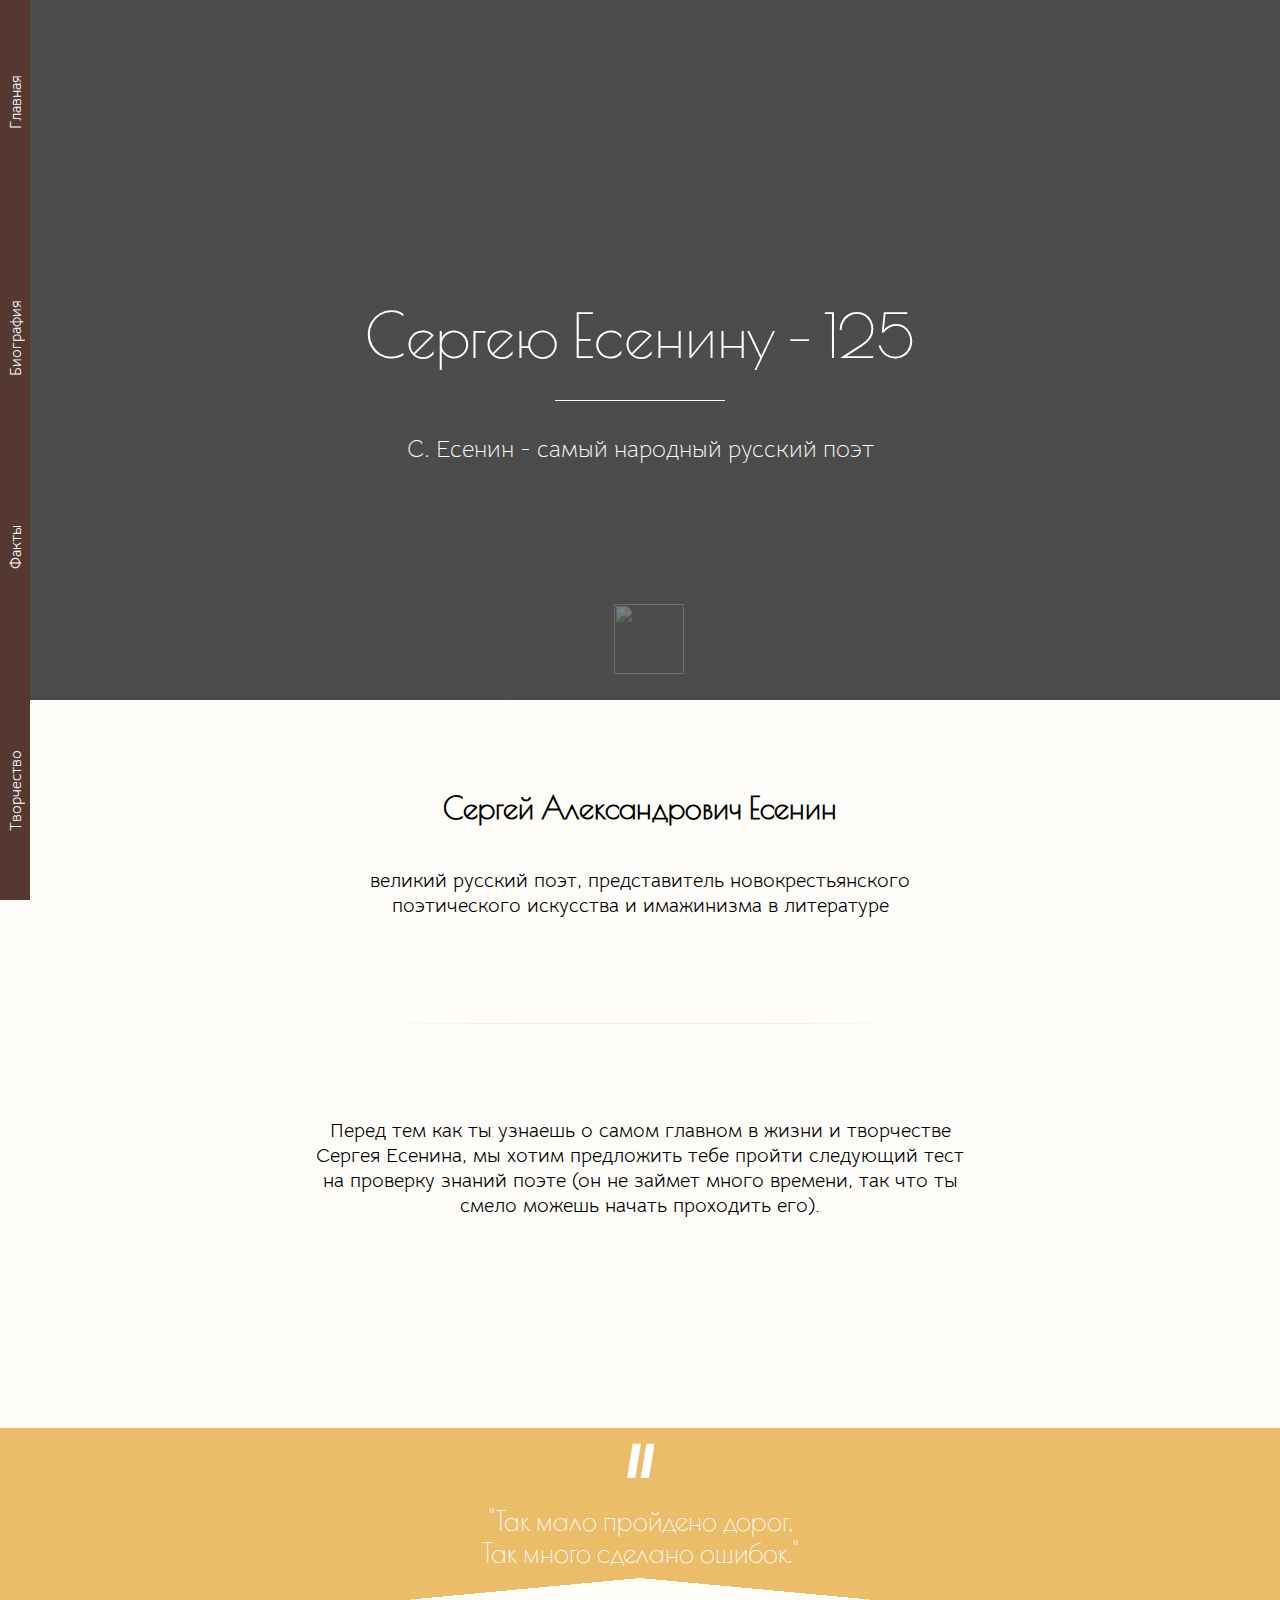
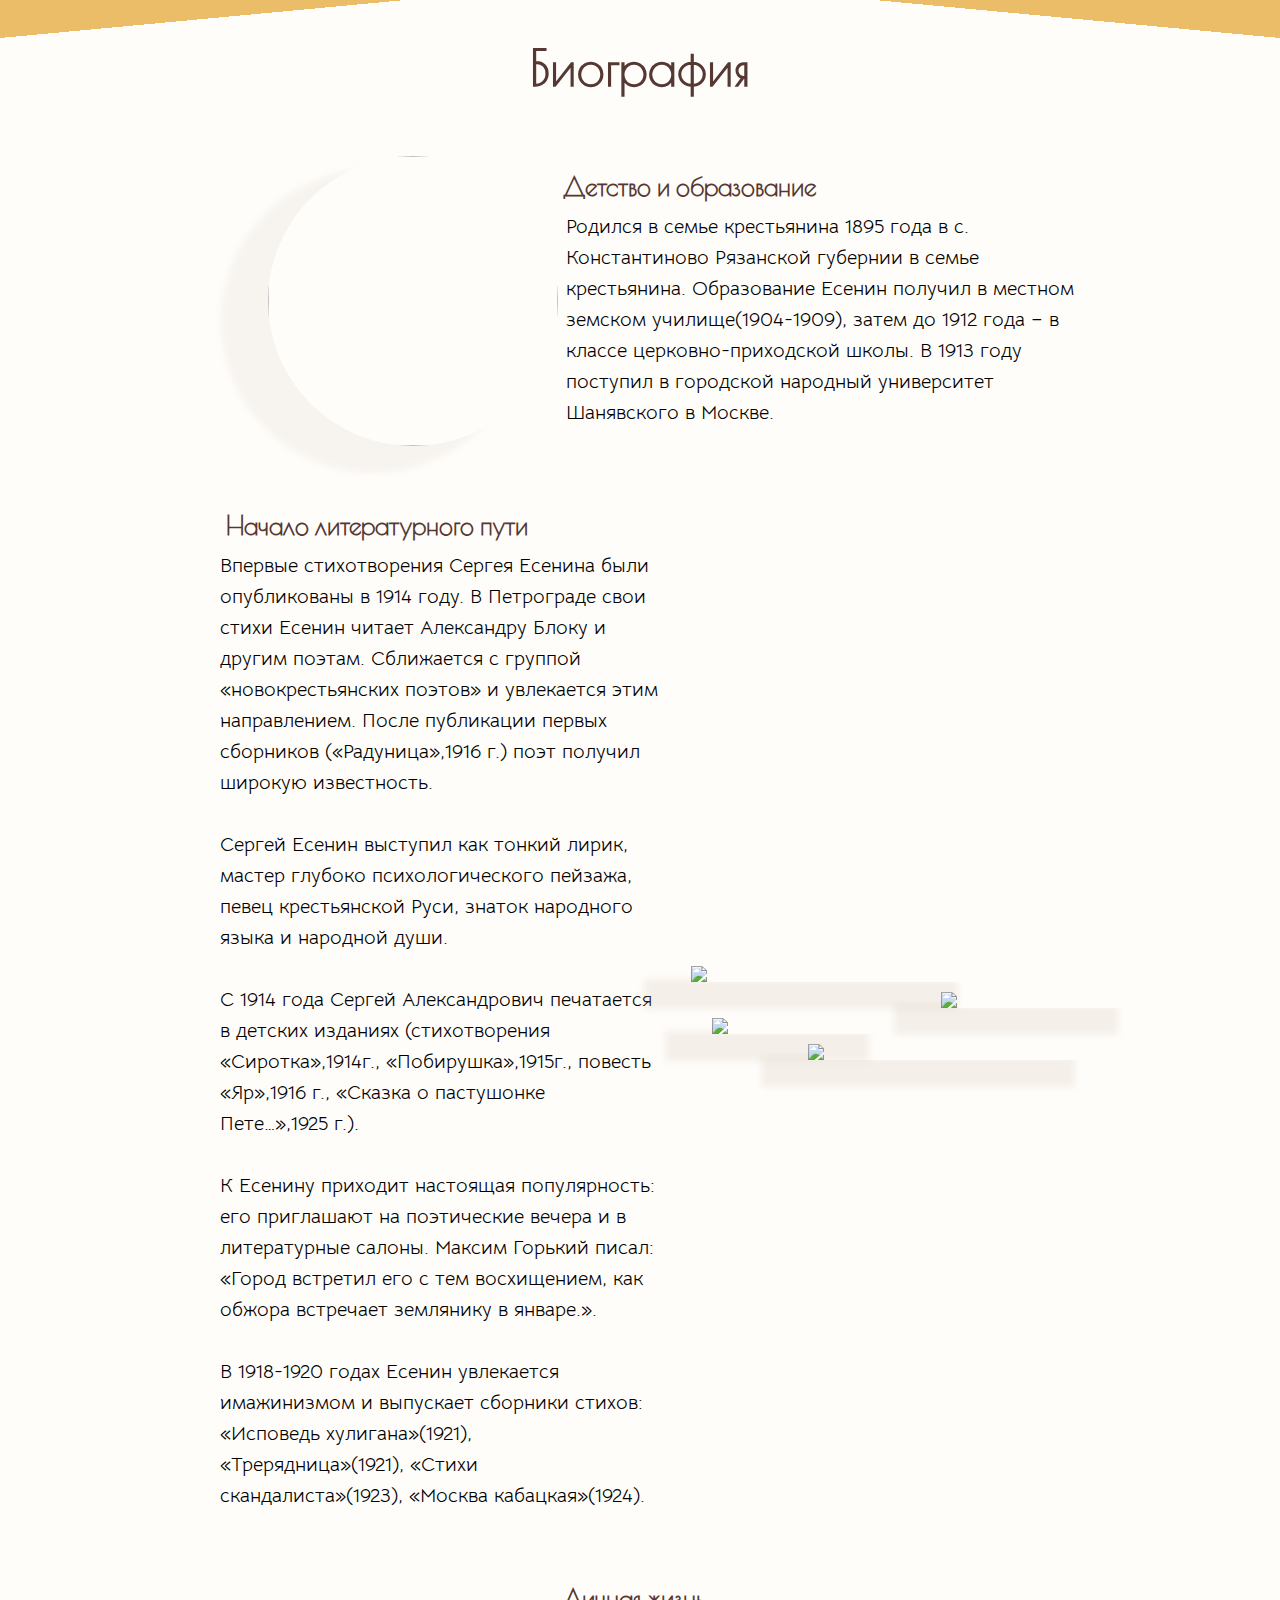
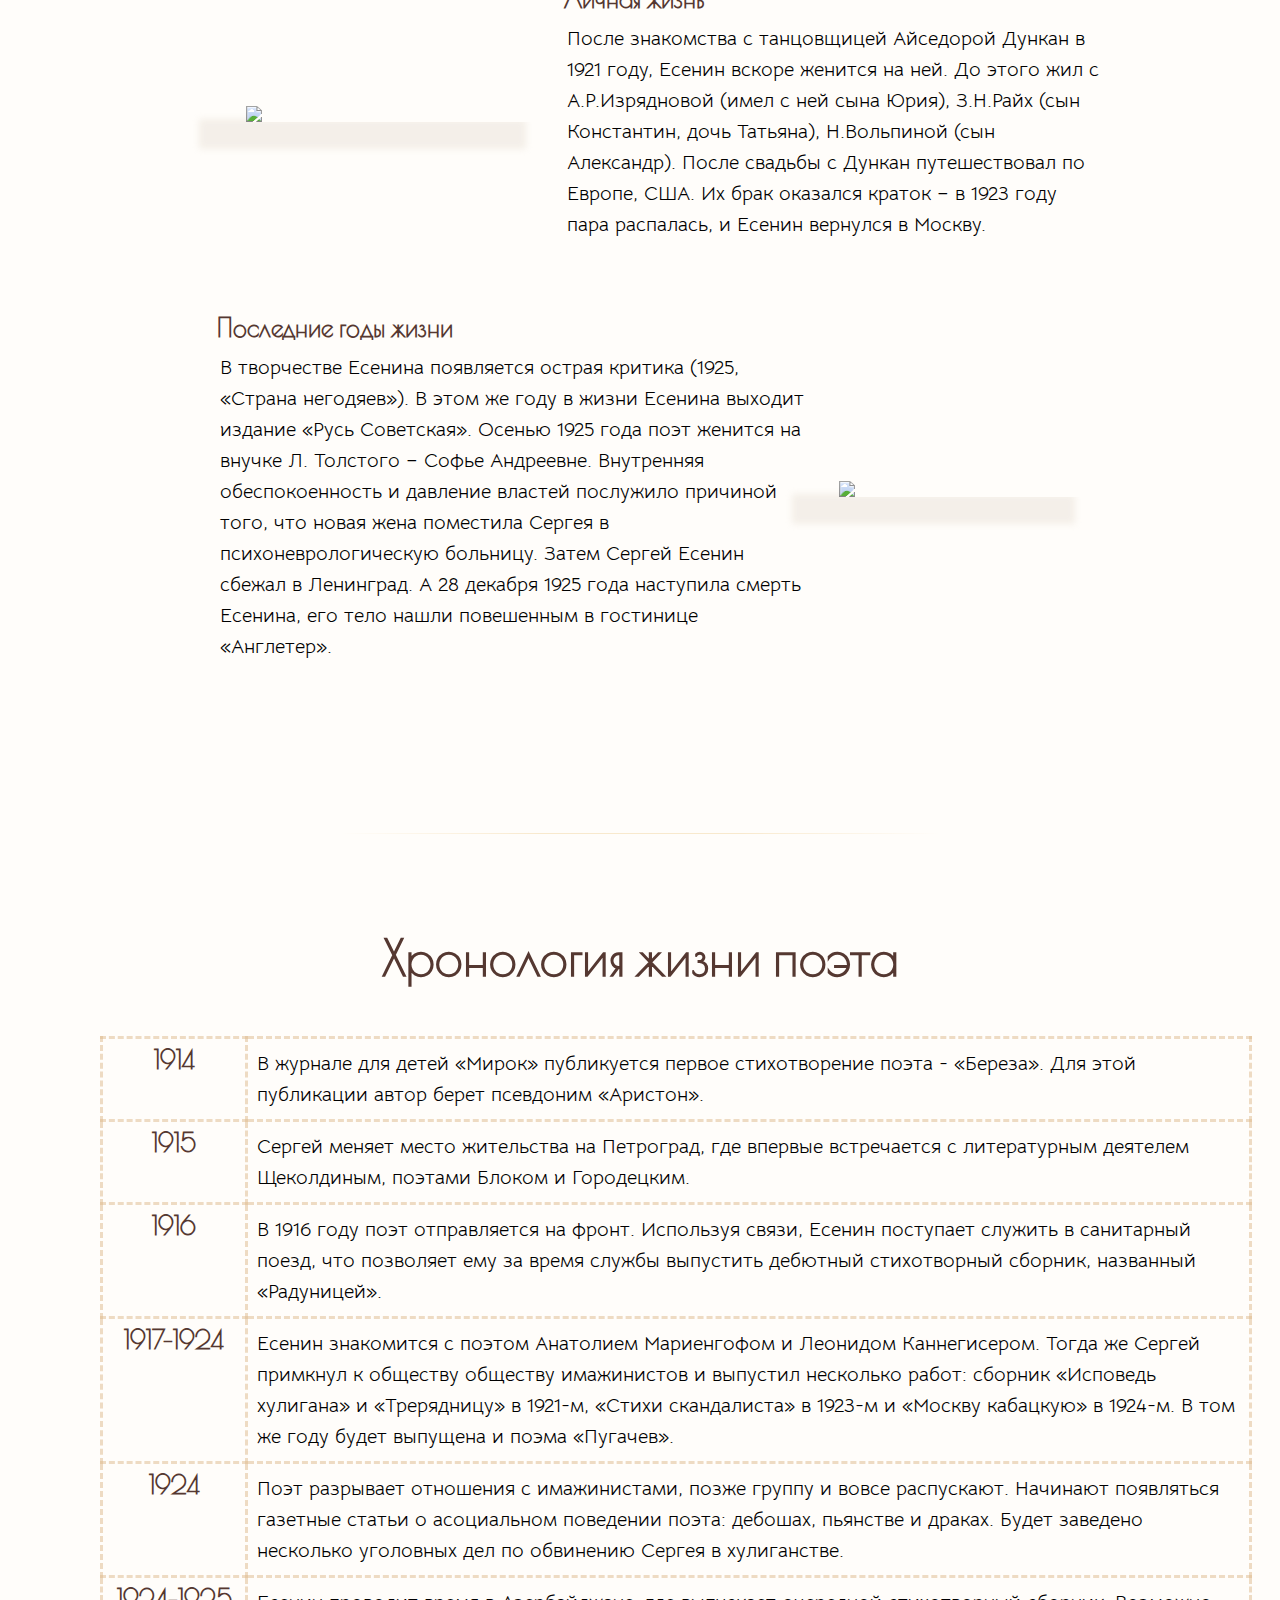
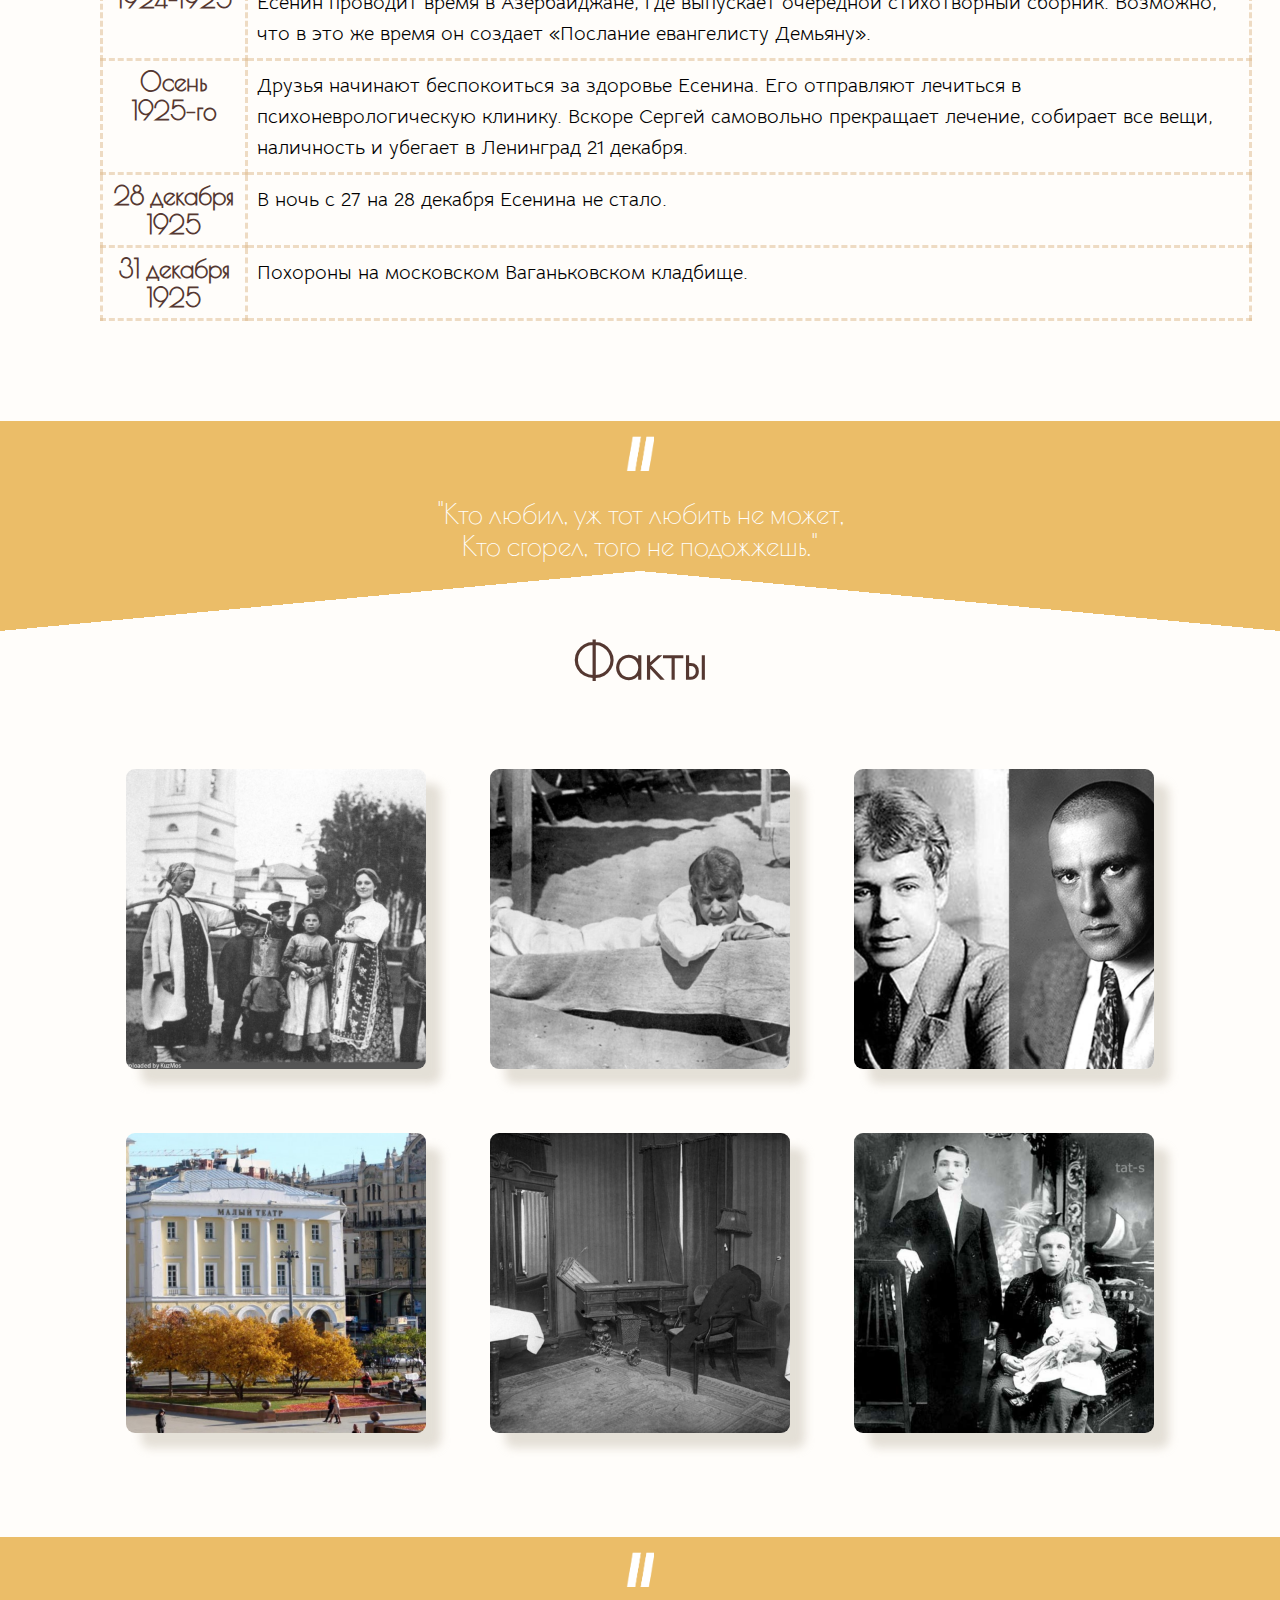
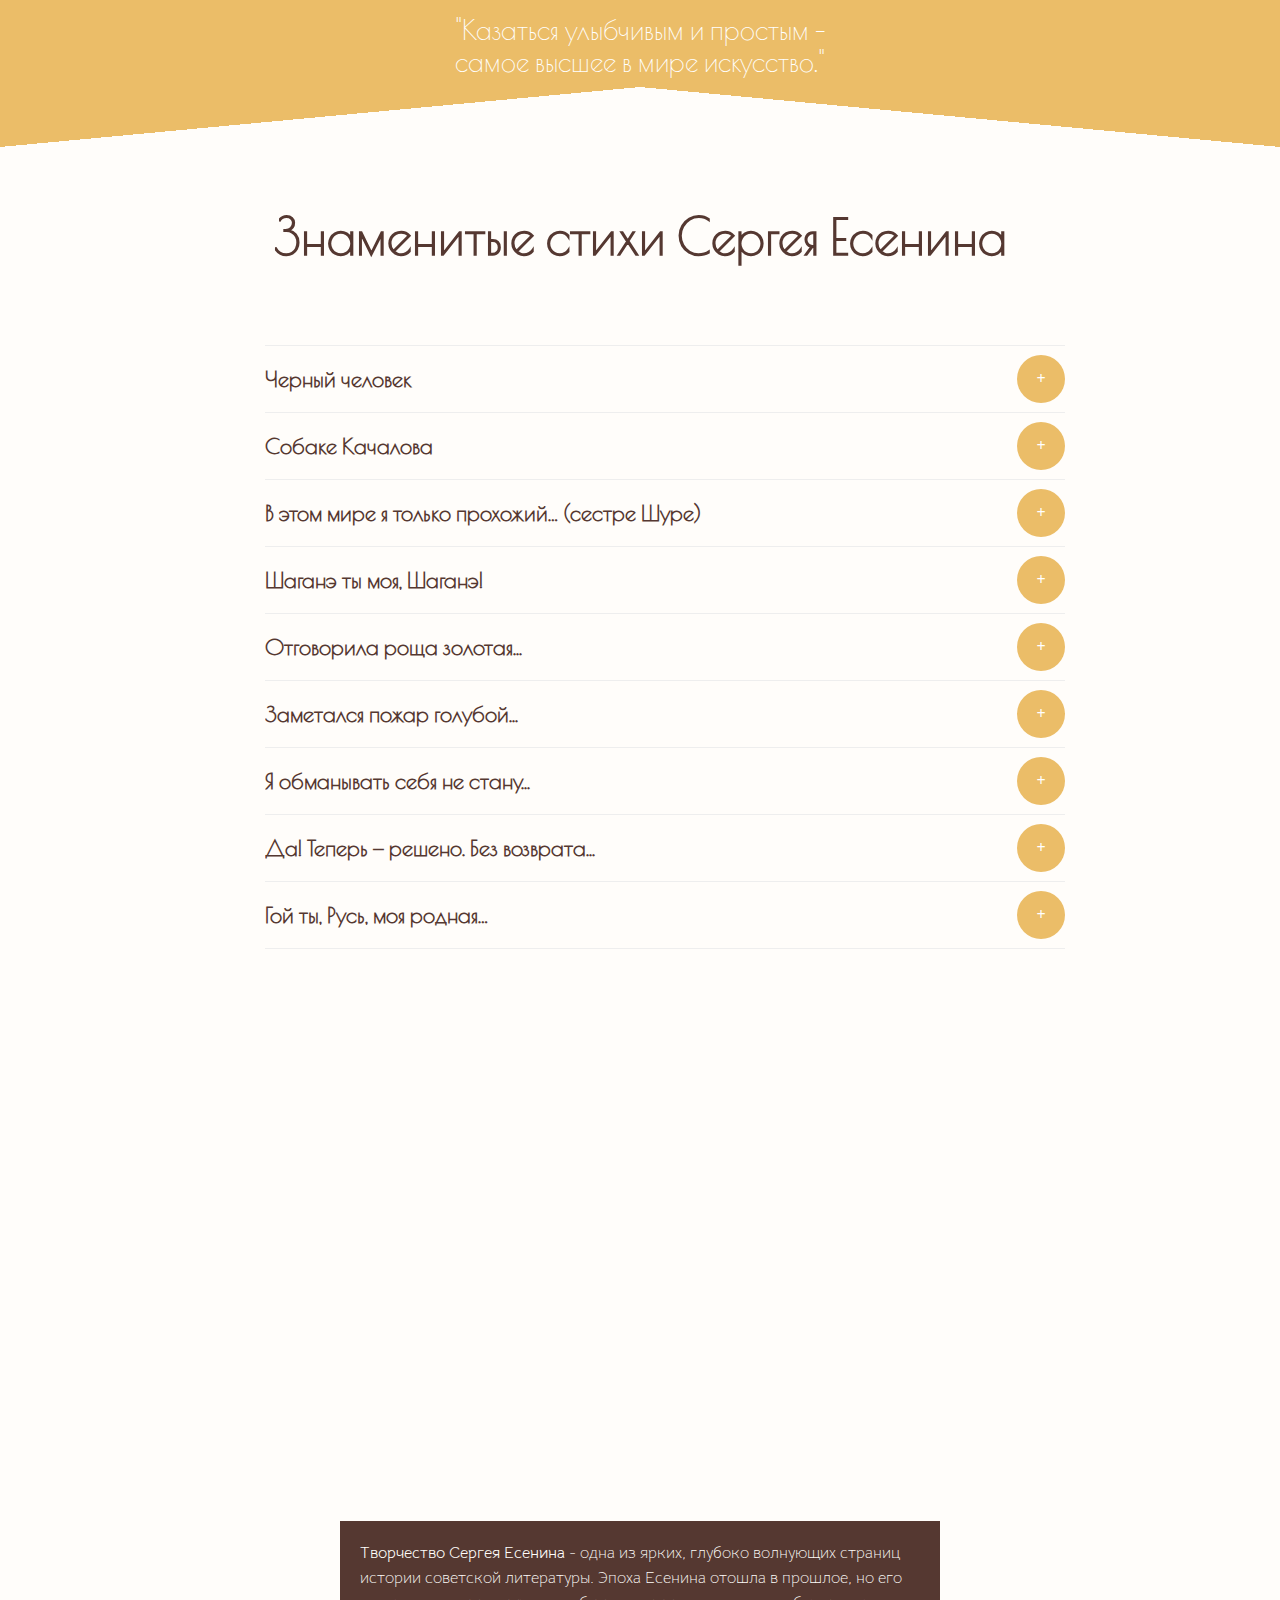
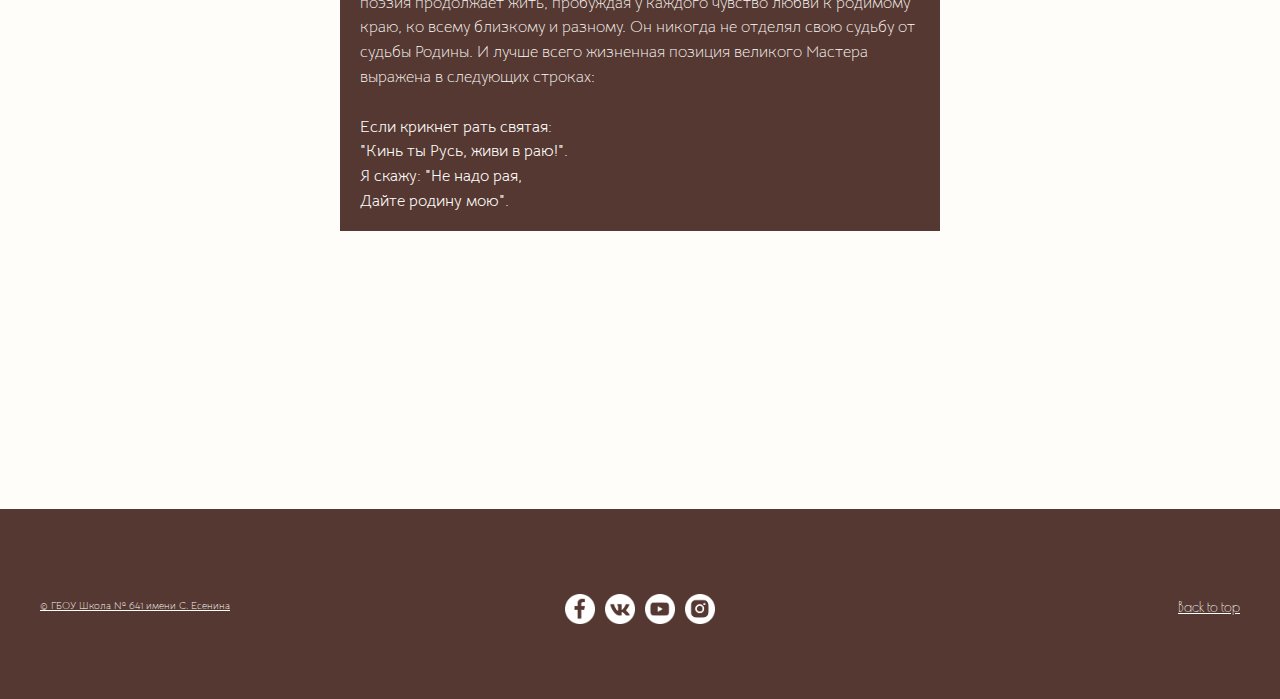
==== commit 44d880fc: "biography" ====
--- a/src/index.html
+++ b/src/index.html
@@ -78,61 +78,72 @@
 
     <div class="biography"><a name="biography"></a>
         <h1 class="high">Биография</h1>
-        <div class="p-biography">
+        <div class="biography-text">
             <div class="childhood">
-                <img src="/images/biography1.jpg">
-                <h1 class="subtitle">Детство и образование</h1>
-                <h2 class="paragraph">Родился в семье крестьянина 1895 года в с. Константиново Рязанской губернии в семье
-                крестьянина. Образование Есенин получил в местном земском училище(1904-1909), затем до 1912 года – в
-                классе церковно-приходской школы. В 1913 году поступил в городской народный университет Шанявского в
-                Москве.</h2>
+                <img src="/images/biography1.jpg" class="portrait">
+                <div class="p-childhood">
+                    <h1 class="childhood subtitle">Детство и образование</h1>
+                    <h2 class="paragraph">Родился в семье крестьянина 1895 года в с. Константиново Рязанской губернии в семье
+                    крестьянина. Образование Есенин получил в местном земском училище(1904-1909), затем до 1912 года – в
+                    классе церковно-приходской школы. В 1913 году поступил в городской народный университет Шанявского в
+                    Москве.</h2>
+                </div>
             </div>
             <div class="most-of-biography">
-                <img src="/images/biography2.jpg">
-                <img src="/images/biography3.jpg">
-                <img src="/images/biography4.jpg">
-                <img src="/images/biography5.jpg">
-                <h1 class="subtitle">Начало литературного пути</h1>
-                <h2 class="paragraph">Впервые стихотворения Сергея Есенина были опубликованы в 1914 году. В Петрограде свои
-                стихи Есенин читает Александру Блоку и другим поэтам. Сближается с группой «новокрестьянских поэтов» и
-                увлекается этим направлением. После публикации первых сборников («Радуница»,1916 г.) поэт получил
-                широкую известность.
-                <br>
-                <br>
-                Сергей Есенин выступил как тонкий лирик, мастер глубоко психологического пейзажа, певец крестьянской
-                Руси, знаток народного языка и народной души.
-                <br>
-                <br>
-                С 1914 года Сергей Александрович печатается в детских изданиях (стихотворения «Сиротка»,1914г.,
-                «Побирушка»,1915г., повесть «Яр»,1916 г., «Сказка о пастушонке Пете…»,1925 г.).
-                <br>
-                <br>
-                К Есенину приходит настоящая популярность: его приглашают на поэтические вечера и в литературные салоны.
-                Максим Горький писал: «Город встретил его с тем восхищением, как обжора встречает землянику в январе.».
-                <br>
-                <br>
-                В 1918-1920 годах Есенин увлекается имажинизмом и выпускает сборники стихов: «Исповедь хулигана»(1921),
-                «Трерядница»(1921), «Стихи скандалиста»(1923), «Москва кабацкая»(1924).
-                </h2>
+                <div class="p-biography">
+                    <h1 class="biography subtitle">Начало литературного пути</h1>
+                    <h2 class="paragraph">Впервые стихотворения Сергея Есенина были опубликованы в 1914 году. В Петрограде свои
+                    стихи Есенин читает Александру Блоку и другим поэтам. Сближается с группой «новокрестьянских поэтов» и
+                    увлекается этим направлением. После публикации первых сборников («Радуница»,1916 г.) поэт получил
+                    широкую известность.
+                    <br>
+                    <br>
+                    Сергей Есенин выступил как тонкий лирик, мастер глубоко психологического пейзажа, певец крестьянской
+                    Руси, знаток народного языка и народной души.
+                    <br>
+                    <br>
+                    С 1914 года Сергей Александрович печатается в детских изданиях (стихотворения «Сиротка»,1914г.,
+                    «Побирушка»,1915г., повесть «Яр»,1916 г., «Сказка о пастушонке Пете…»,1925 г.).
+                    <br>
+                    <br>
+                    К Есенину приходит настоящая популярность: его приглашают на поэтические вечера и в литературные салоны.
+                    Максим Горький писал: «Город встретил его с тем восхищением, как обжора встречает землянику в январе.».
+                    <br>
+                    <br>
+                    В 1918-1920 годах Есенин увлекается имажинизмом и выпускает сборники стихов: «Исповедь хулигана»(1921),
+                    «Трерядница»(1921), «Стихи скандалиста»(1923), «Москва кабацкая»(1924).
+                    </h2>
+                </div>
+                <div class="biography-imgs">
+                    <img src="/images/biography2.jpg" class="biography2">
+                    <img src="/images/biography3.jpg" class="biography3">
+                    <img src="/images/biography4.jpg" class="biography4">
+                    <img src="/images/biography5.jpg" class="biography5">
+                </div>
             </div>
             <div class="private-life">
-                <img src="/images/biography6.jpg">
-                <h1 class="subtitle">Личная жизнь</h1>
-                <h2 class="paragraph">После знакомства с танцовщицей Айседорой Дункан в 1921 году, Есенин вскоре женится на
-                ней. До этого жил с А.Р.Изрядновой (имел с ней сына Юрия), З.Н.Райх (сын Константин, дочь Татьяна),
-                Н.Вольпиной (сын Александр). После свадьбы с Дункан путешествовал по Европе, США. Их брак оказался
-                краток – в 1923 году пара распалась, и Есенин вернулся в Москву.</h2>
+                <img src="/images/biography6.jpg" class="love">
+                <div class="p-love">
+                    <h1 class="private-life subtitle">Личная жизнь</h1>
+                    <h2 class="paragraph">После знакомства с танцовщицей Айседорой Дункан в 1921 году, Есенин вскоре женится на
+                    ней. До этого жил с А.Р.Изрядновой (имел с ней сына Юрия), З.Н.Райх (сын Константин, дочь Татьяна),
+                    Н.Вольпиной (сын Александр). После свадьбы с Дункан путешествовал по Европе, США. Их брак оказался
+                    краток – в 1923 году пара распалась, и Есенин вернулся в Москву.</h2>
+                </div>
+                
             </div>
             <div class="death">
-                <img src="/images/biography7.jpg">
-                <h1 class="subtitle">Последние годы жизни</h1>
-                <h2 class="paragraph">В творчестве Есенина появляется острая критика (1925, «Страна негодяев»). В этом же
-                году в жизни Есенина выходит издание «Русь Советская».
-                Осенью 1925 года поэт женится на внучке Л. Толстого – Софье Андреевне. Внутренняя обеспокоенность и
-                давление властей послужило причиной того, что новая жена поместила Сергея в психоневрологическую
-                больницу.
-                Затем Сергей Есенин сбежал в Ленинград. А 28 декабря 1925 года наступила смерть Есенина, его тело нашли
-                повешенным в гостинице «Англетер».</h2>
+                <div class="p-death">
+                    <h1 class="subtitle death">Последние годы жизни</h1>
+                    <h2 class="paragraph">В творчестве Есенина появляется острая критика (1925, «Страна негодяев»). В этом же
+                    году в жизни Есенина выходит издание «Русь Советская».
+                    Осенью 1925 года поэт женится на внучке Л. Толстого – Софье Андреевне. Внутренняя обеспокоенность и
+                    давление властей послужило причиной того, что новая жена поместила Сергея в психоневрологическую
+                    больницу.
+                    Затем Сергей Есенин сбежал в Ленинград. А 28 декабря 1925 года наступила смерть Есенина, его тело нашли
+                    повешенным в гостинице «Англетер».</h2>
+                </div>
+                <img src="/images/biography7.jpg" class="last-portrait">
             </div>
         </div>
     </div>
--- a/src/index.css
+++ b/src/index.css
@@ -216,9 +216,9 @@
 }
 
 /*biography*/
-.p-biography {
+.biography-text {
   margin-top: 60px;
-  margin-bottom: 80px;
+  margin-bottom: 60px;
   margin-left: 100px;
   margin-right: 60px;
 }
@@ -239,12 +239,134 @@
   font-weight: 400;
 }
 
-//biography-divs
+/*childhood*/
 .childhood {
-  display: grid;
-  
-}
-
+  display: flex;
+  justify-content: space-between;
+  align-items: center;
+  margin-left: 15%;
+  margin-right: 10%;
+  margin-bottom: 60px;
+}
+
+.portrait {
+  width: 290px;
+  height: 290px;
+  border-radius: 100%;
+  box-shadow: -40px 20px 7px 7px rgb(217 211 200 / 20%);
+}
+
+.p-childhood {
+  width: 700px;
+}
+
+.childhood .subtitle{
+  width: 270px;
+  margin-bottom: 10px;
+}
+
+/*most-of-biography*/
+.most-of-biography {
+  display: flex;
+  justify-content: space-between;
+  align-items: center;
+  margin-left: 10%;
+  margin-right: 10%;
+  flex-direction: row;
+  margin-bottom: 60px;
+}
+
+.p-biography {
+  width: 600px;
+}
+
+.biography .subtitle {
+  width: 320px;
+  margin-bottom: 10px;
+}
+
+.biography-imgs {
+  display: flex;
+  flex-direction: column;
+  width: 550px;
+  margin-left: 25px;
+}
+
+.biography2 {
+  width: 300px;
+  box-shadow: -40px 20px 7px 7px rgb(199 186 163 / 20%);
+  align-self: flex-start;
+  margin-bottom: 10px;
+}
+
+.biography3 {
+  width: 210px;
+  box-shadow: -40px 20px 7px 7px rgb(199 186 163 / 20%);
+  margin-left: 60%;
+  margin-bottom: 10px;
+}
+
+.biography4 {
+  width: 190px;
+  box-shadow: -40px 20px 7px 7px rgb(199 186 163 / 20%);
+  margin-left: 5%;
+  margin-bottom: 10px;
+}
+
+.biography5 {
+  width: 300px;
+  box-shadow: -40px 20px 7px 7px rgb(199 186 163 / 20%);
+  align-self: flex-end;
+}
+
+/*private-life*/
+.private-life {
+  display: flex;
+  justify-content: space-between;
+  align-items: center;
+  margin-left: 13%;
+  margin-right: 10%;
+  margin-bottom: 60px;
+}
+
+.love {
+  width: 400px;
+  box-shadow: -40px 20px 7px 7px rgb(199 186 163 / 20%);
+}
+
+.p-love {
+  width: 700px;
+}
+
+.private-life .subtitle {
+  width: 320px;
+  margin-bottom: 10px;
+}
+
+/*death*/
+.death {
+  display: flex;
+  justify-content: space-between;
+  align-items: center;
+  margin-left: 10%;
+  margin-right: 10%;
+  margin-bottom: 60px;
+}
+
+.last-portrait {
+  width: 310px;
+  box-shadow: -40px 20px 7px 7px rgb(199 186 163 / 20%);
+  margin-left: 20px;
+}
+
+.p-death {
+  width: 700px;
+}
+
+.death .subtitle {
+  width: 320px;
+  margin-bottom: 10px;
+}
 
 /*table*/
 #chronology {
@@ -277,6 +399,9 @@
 
 .paragraph {
   margin: 8px;
+  font-size: 20px;
+  line-height: 1.55;
+  font-weight: 400;
 }
 
 /*facts*/
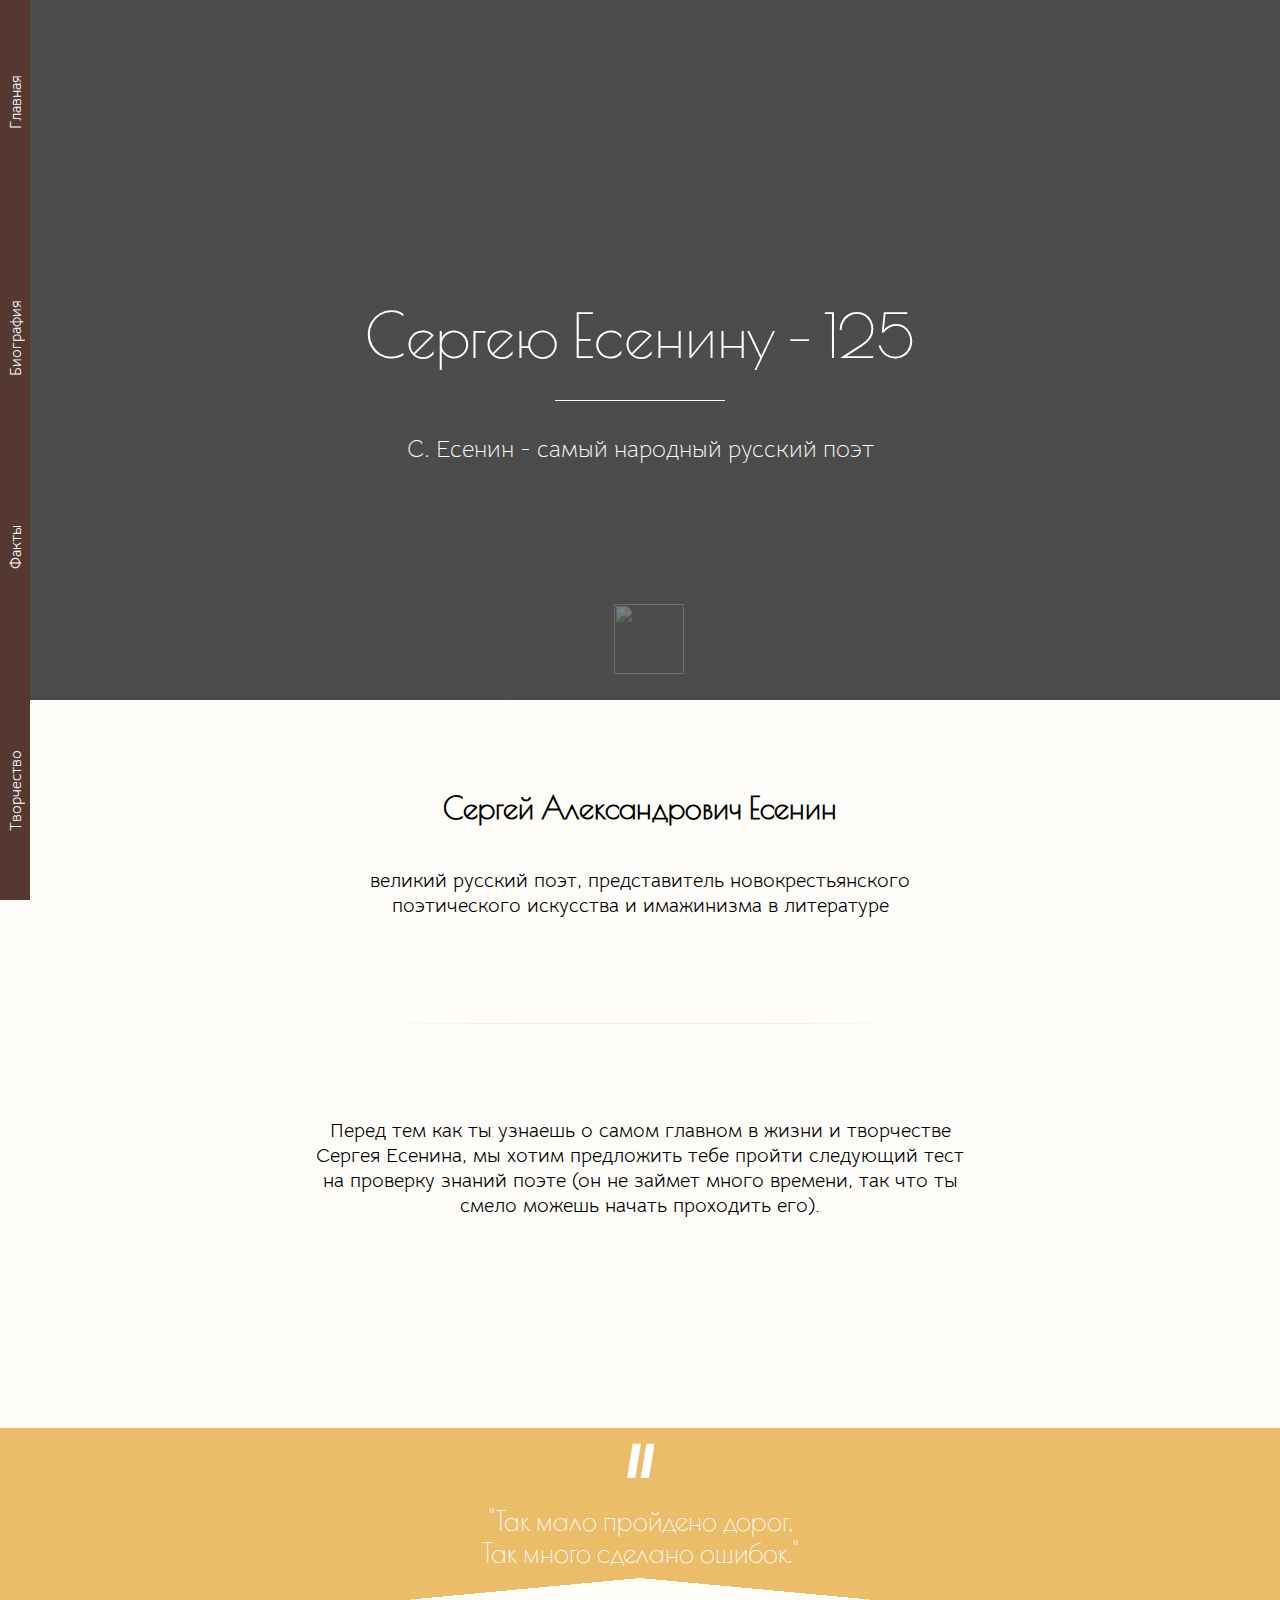
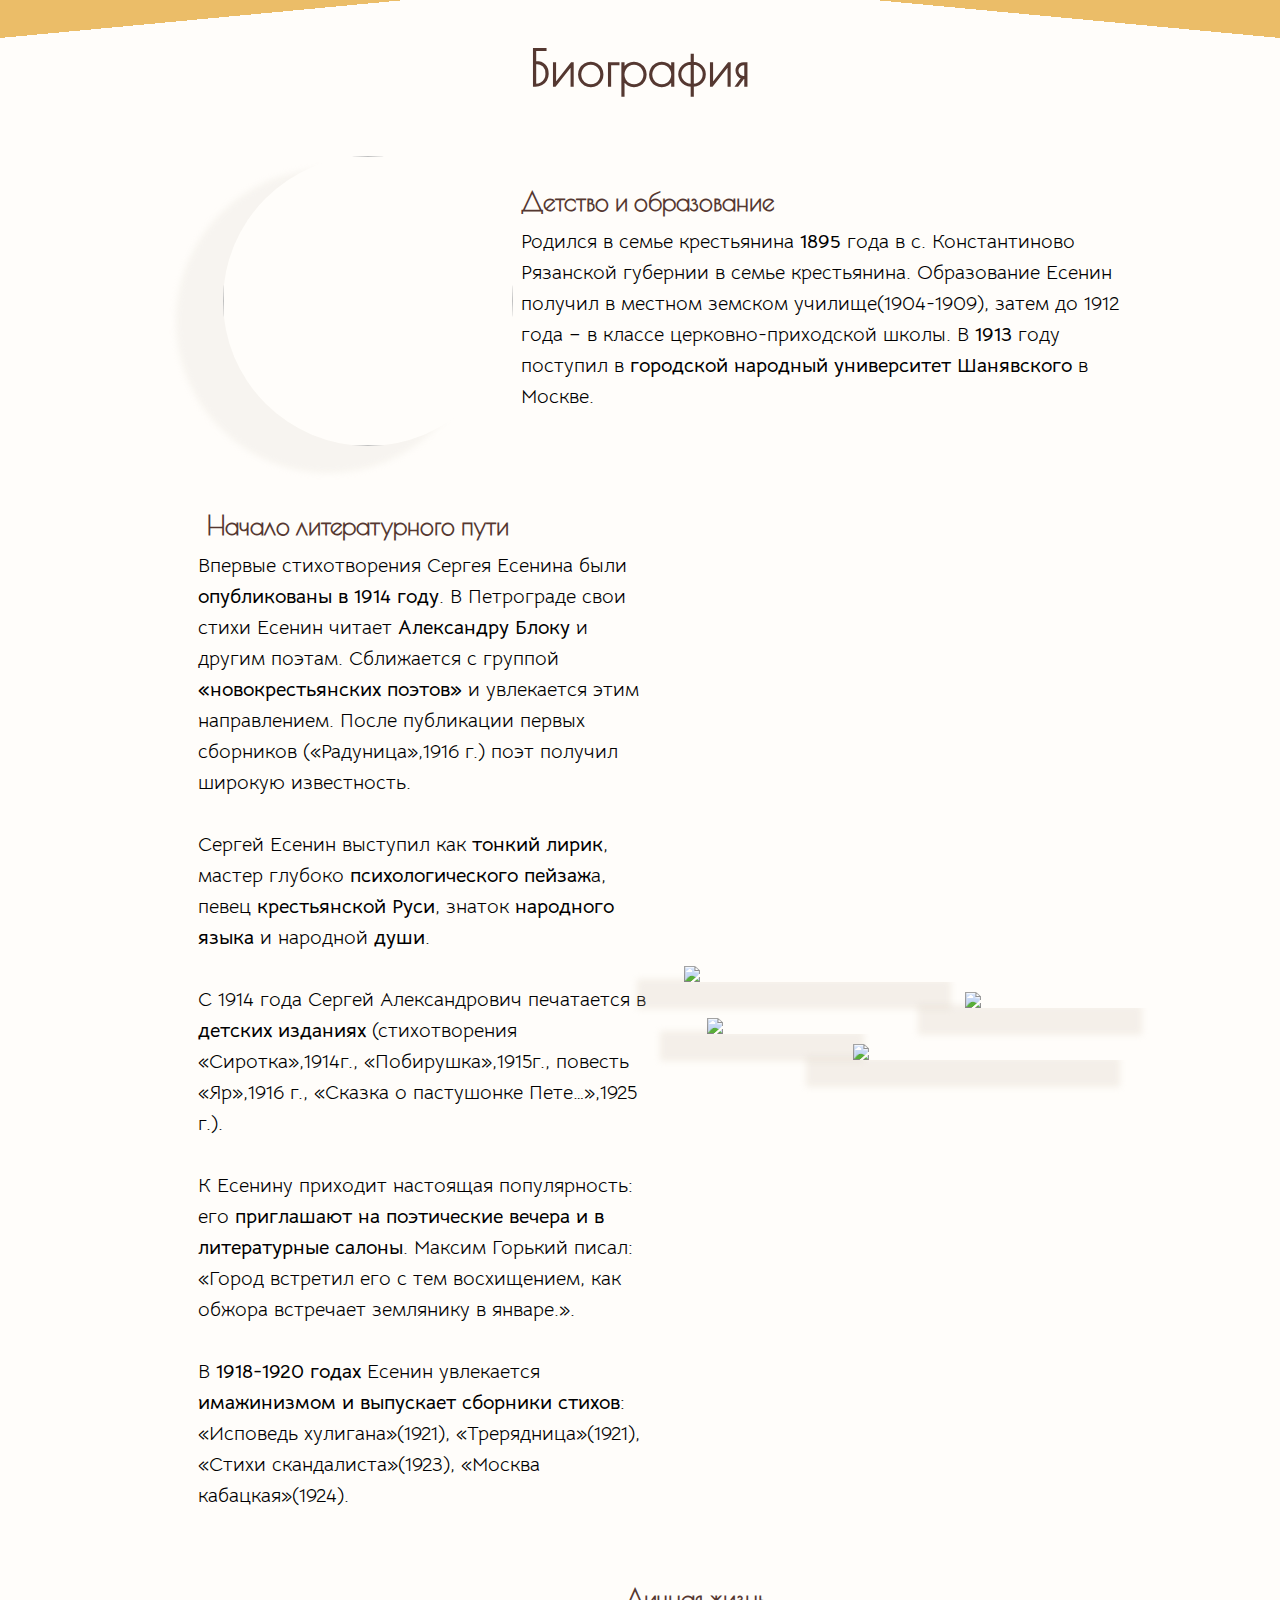
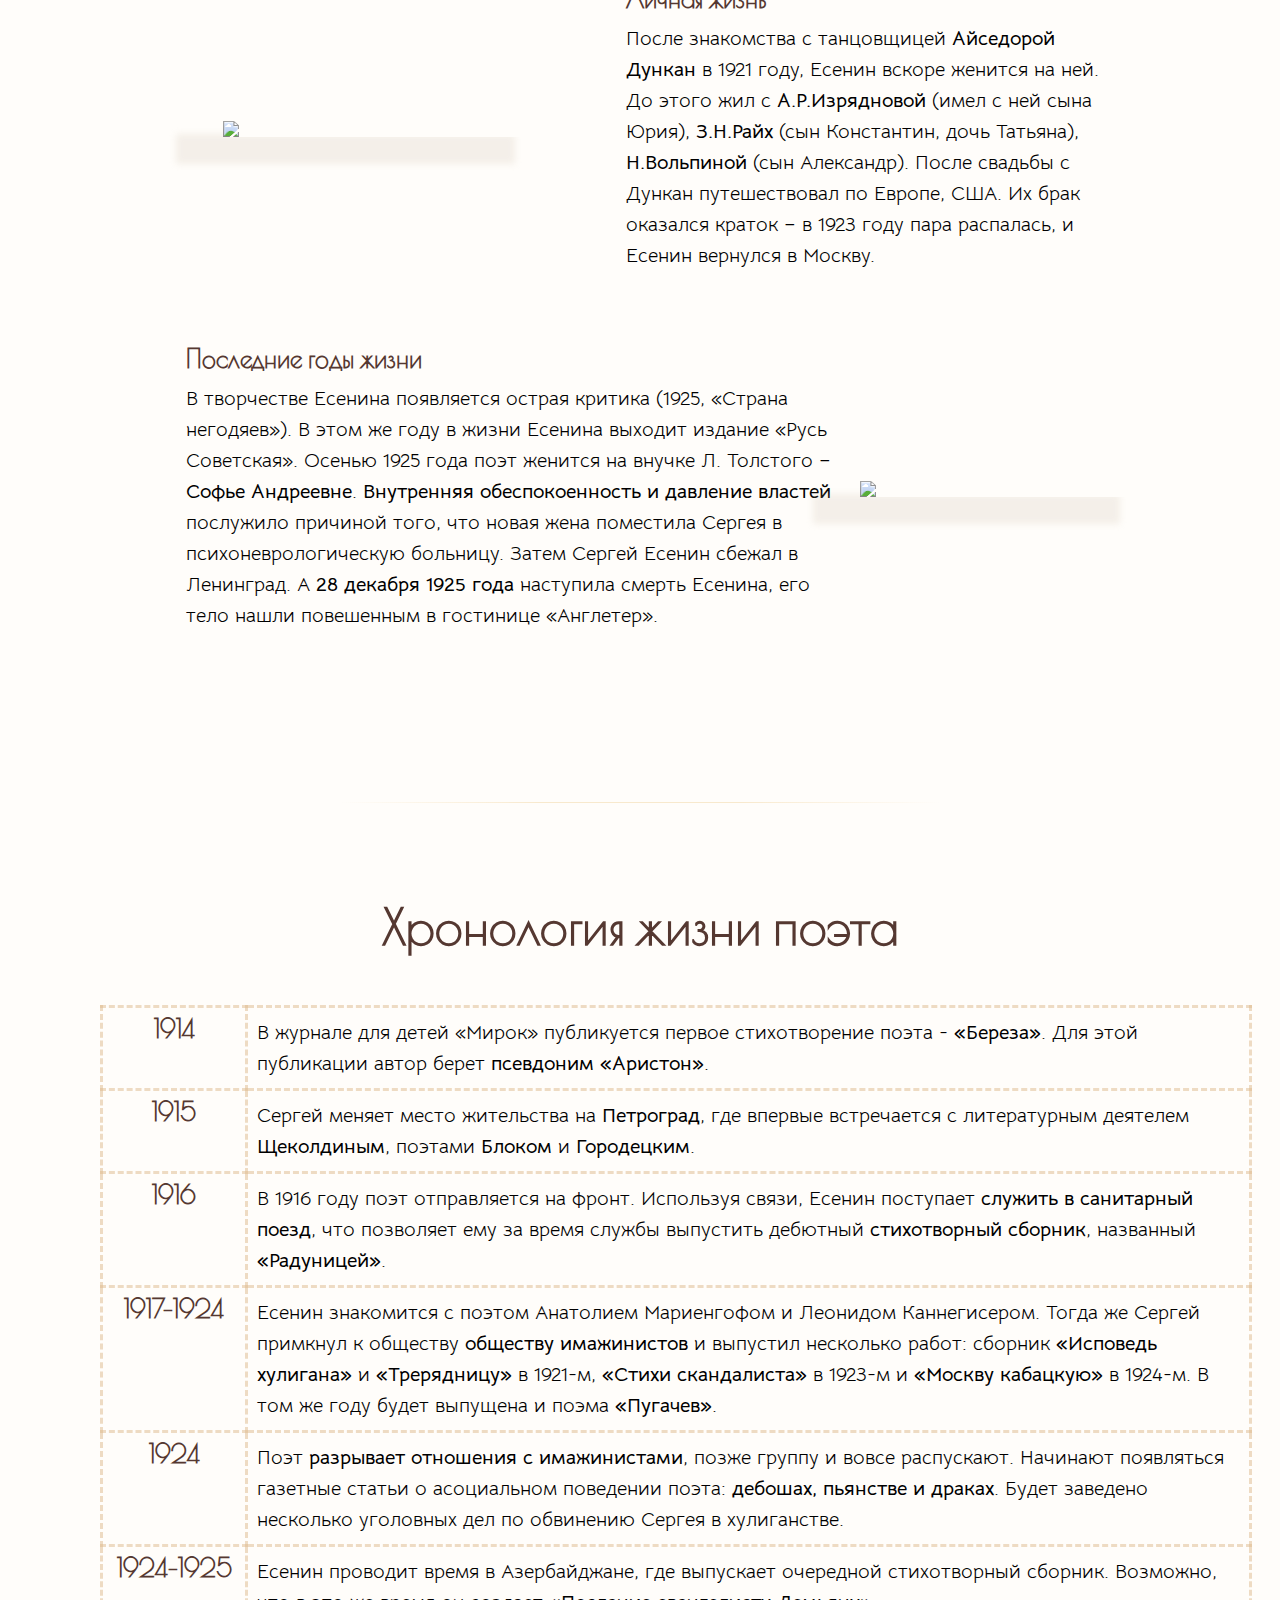
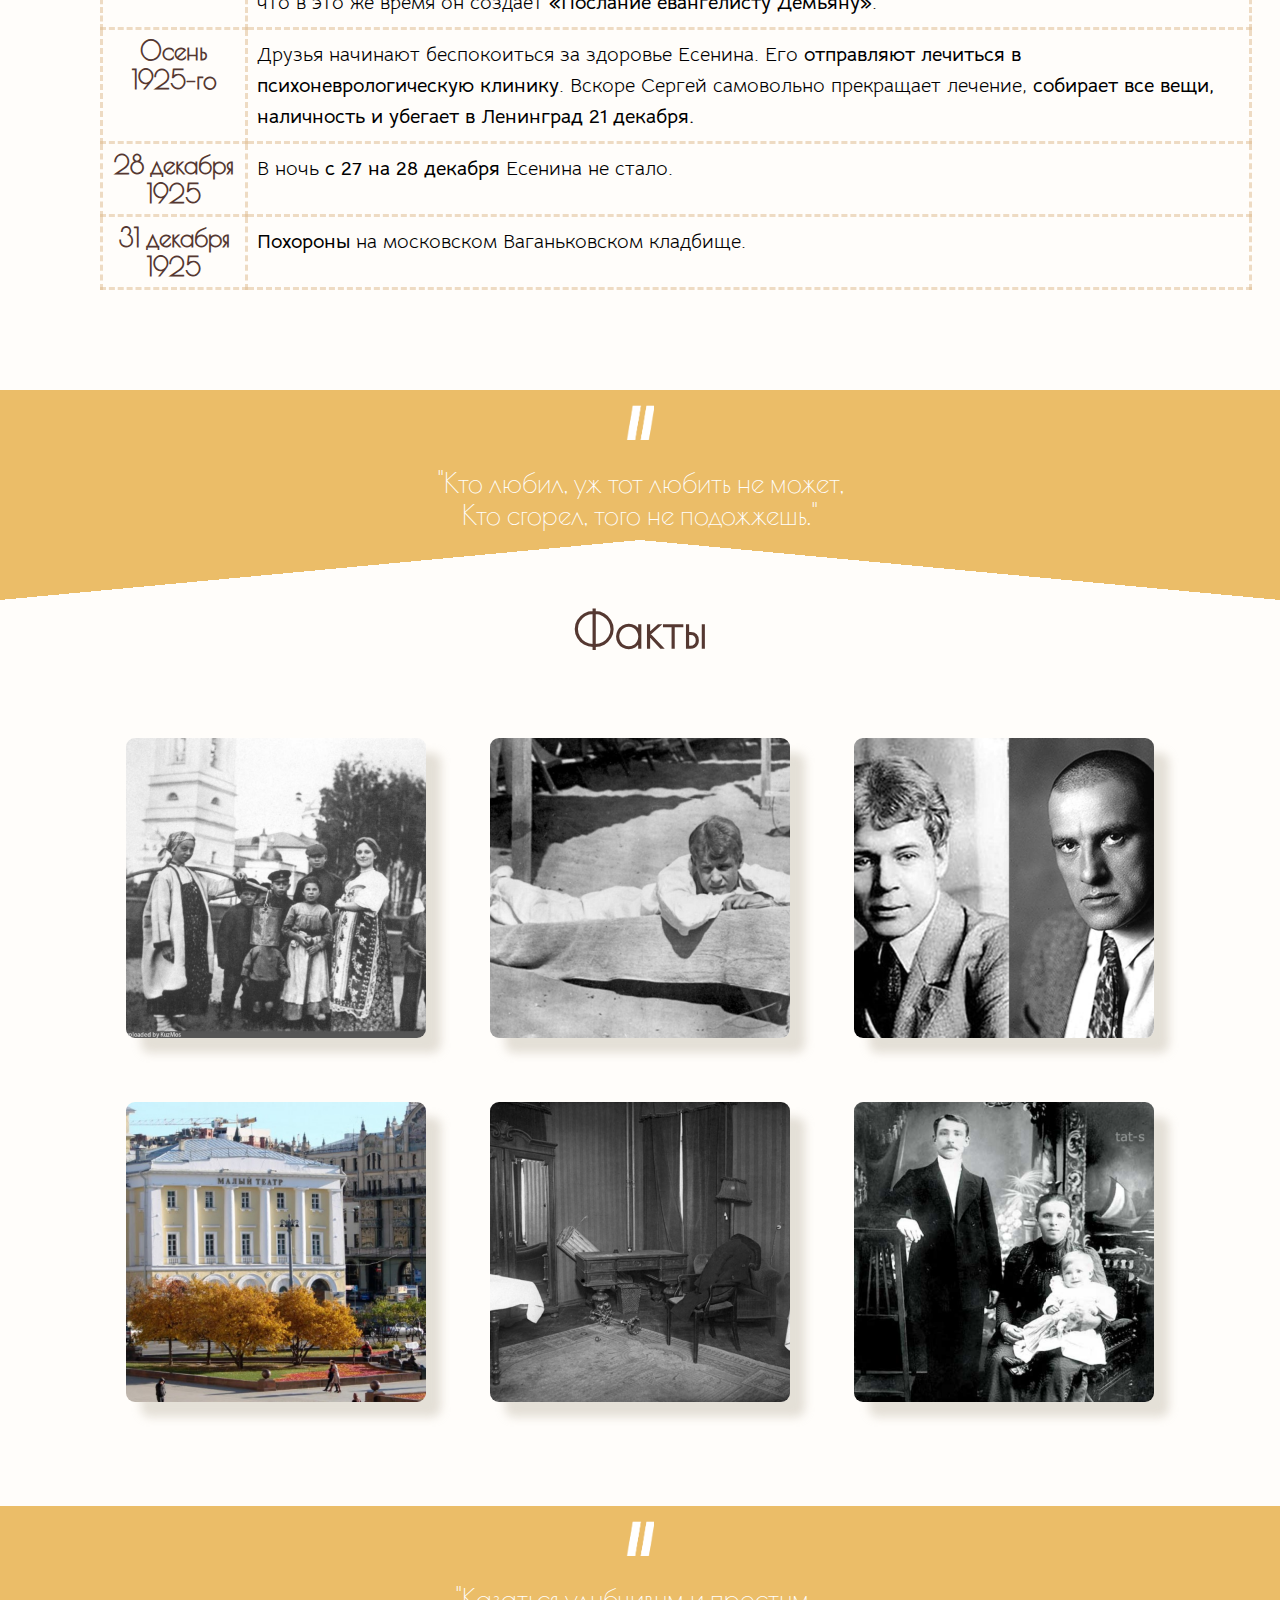
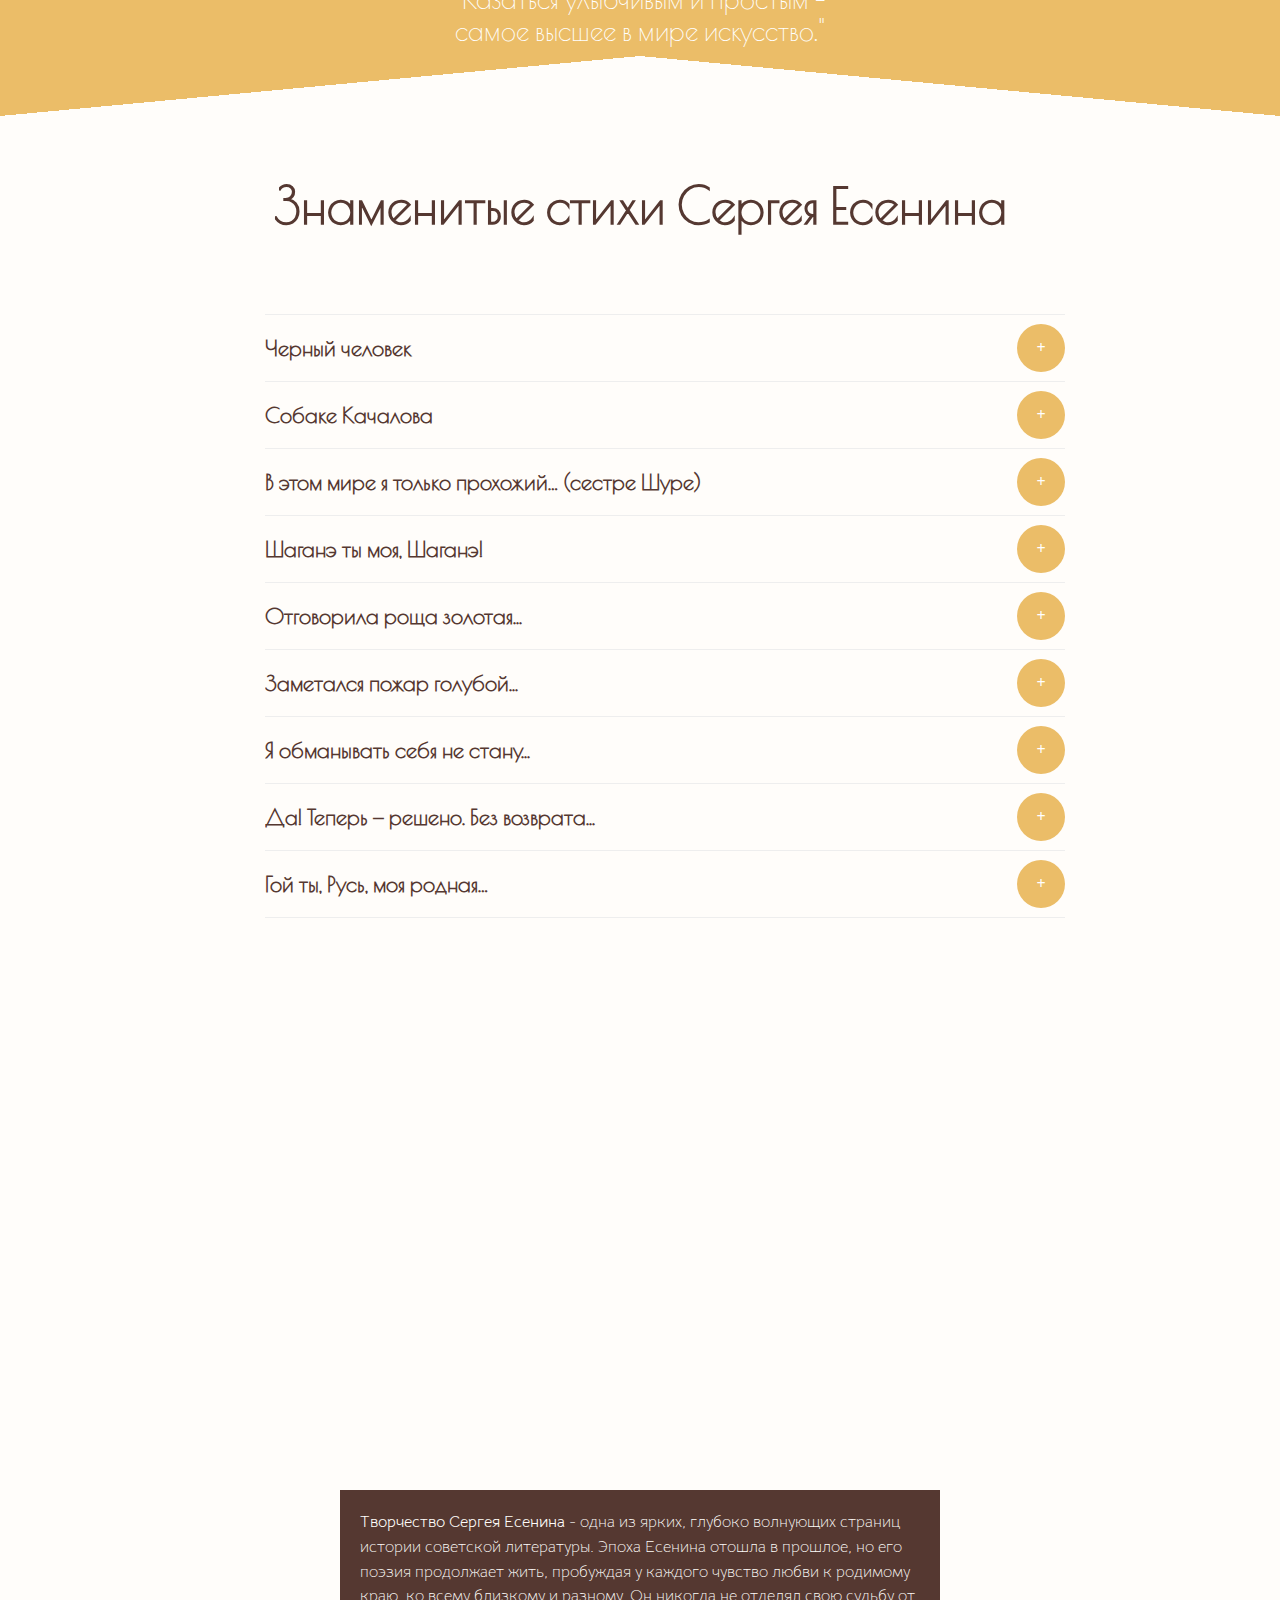
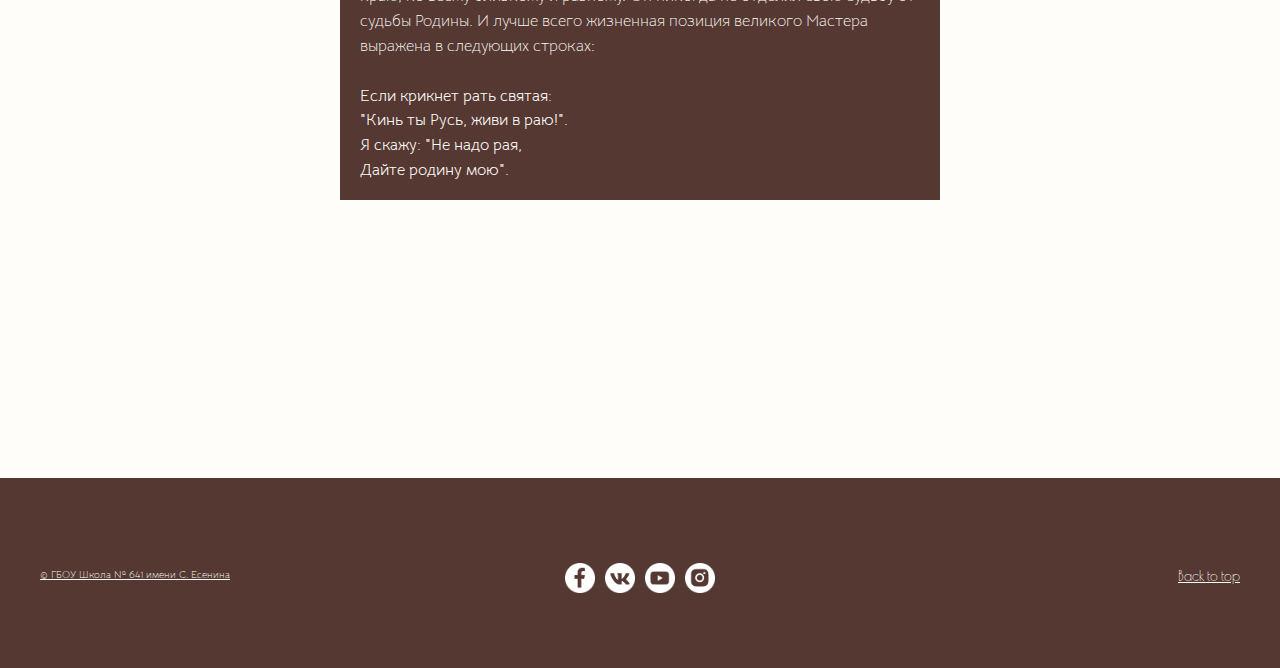
==== commit aa230a5e: "adding <b> tags to biography" ====
--- a/src/index.html
+++ b/src/index.html
@@ -80,54 +80,54 @@
         <h1 class="high">Биография</h1>
         <div class="biography-text">
             <div class="childhood">
-                <img src="/images/biography1.jpg" class="portrait">
+                <img src="../images/biography1.jpg" class="portrait">
                 <div class="p-childhood">
                     <h1 class="childhood subtitle">Детство и образование</h1>
-                    <h2 class="paragraph">Родился в семье крестьянина 1895 года в с. Константиново Рязанской губернии в семье
+                    <h2 class="paragraph">Родился в семье крестьянина <b>1895</b> года в с. Константиново Рязанской губернии в семье
                     крестьянина. Образование Есенин получил в местном земском училище(1904-1909), затем до 1912 года – в
-                    классе церковно-приходской школы. В 1913 году поступил в городской народный университет Шанявского в
+                    классе церковно-приходской школы. В <b>1913</b> году поступил в <b>городской народный университет Шанявского</b> в
                     Москве.</h2>
                 </div>
             </div>
             <div class="most-of-biography">
                 <div class="p-biography">
                     <h1 class="biography subtitle">Начало литературного пути</h1>
-                    <h2 class="paragraph">Впервые стихотворения Сергея Есенина были опубликованы в 1914 году. В Петрограде свои
-                    стихи Есенин читает Александру Блоку и другим поэтам. Сближается с группой «новокрестьянских поэтов» и
+                    <h2 class="paragraph">Впервые стихотворения Сергея Есенина были <b>опубликованы в 1914 году</b>. В Петрограде свои
+                    стихи Есенин читает <b>Александру Блоку</b> и другим поэтам. Сближается с группой <b>«новокрестьянских поэтов»</b> и
                     увлекается этим направлением. После публикации первых сборников («Радуница»,1916 г.) поэт получил
                     широкую известность.
                     <br>
                     <br>
-                    Сергей Есенин выступил как тонкий лирик, мастер глубоко психологического пейзажа, певец крестьянской
-                    Руси, знаток народного языка и народной души.
+                    Сергей Есенин выступил как <b>тонкий лирик</b>, мастер глубоко <b>психологического пейзаж</b>а, певец <b>крестьянской
+                    Руси</b>, знаток <b>народного языка</b> и народной <b>души</b>.
                     <br>
                     <br>
-                    С 1914 года Сергей Александрович печатается в детских изданиях (стихотворения «Сиротка»,1914г.,
+                    С 1914 года Сергей Александрович печатается в <b>детских изданиях</b> (стихотворения «Сиротка»,1914г.,
                     «Побирушка»,1915г., повесть «Яр»,1916 г., «Сказка о пастушонке Пете…»,1925 г.).
                     <br>
                     <br>
-                    К Есенину приходит настоящая популярность: его приглашают на поэтические вечера и в литературные салоны.
+                    К Есенину приходит настоящая популярность: его <b>приглашают на поэтические вечера и в литературные салоны</b>.
                     Максим Горький писал: «Город встретил его с тем восхищением, как обжора встречает землянику в январе.».
                     <br>
                     <br>
-                    В 1918-1920 годах Есенин увлекается имажинизмом и выпускает сборники стихов: «Исповедь хулигана»(1921),
+                    В <b>1918-1920 годах</b> Есенин увлекается <b>имажинизмом и выпускает сборники стихов</b>: «Исповедь хулигана»(1921),
                     «Трерядница»(1921), «Стихи скандалиста»(1923), «Москва кабацкая»(1924).
                     </h2>
                 </div>
                 <div class="biography-imgs">
-                    <img src="/images/biography2.jpg" class="biography2">
-                    <img src="/images/biography3.jpg" class="biography3">
-                    <img src="/images/biography4.jpg" class="biography4">
-                    <img src="/images/biography5.jpg" class="biography5">
+                    <img src="../images/biography2.jpg" class="biography2">
+                    <img src="../images/biography3.jpg" class="biography3">
+                    <img src="../images/biography4.jpg" class="biography4">
+                    <img src="../images/biography5.jpg" class="biography5">
                 </div>
             </div>
             <div class="private-life">
-                <img src="/images/biography6.jpg" class="love">
+                <img src="../images/biography6.jpg" class="love">
                 <div class="p-love">
                     <h1 class="private-life subtitle">Личная жизнь</h1>
-                    <h2 class="paragraph">После знакомства с танцовщицей Айседорой Дункан в 1921 году, Есенин вскоре женится на
-                    ней. До этого жил с А.Р.Изрядновой (имел с ней сына Юрия), З.Н.Райх (сын Константин, дочь Татьяна),
-                    Н.Вольпиной (сын Александр). После свадьбы с Дункан путешествовал по Европе, США. Их брак оказался
+                    <h2 class="paragraph">После знакомства с танцовщицей <b>Айседорой Дункан</b> в 1921 году, Есенин вскоре женится на
+                    ней. До этого жил с <b>А.Р.Изрядновой</b> (имел с ней сына Юрия), <b>З.Н.Райх</b> (сын Константин, дочь Татьяна),
+                    <b>Н.Вольпиной</b> (сын Александр). После свадьбы с Дункан путешествовал по Европе, США. Их брак оказался
                     краток – в 1923 году пара распалась, и Есенин вернулся в Москву.</h2>
                 </div>
                 
@@ -137,13 +137,13 @@
                     <h1 class="subtitle death">Последние годы жизни</h1>
                     <h2 class="paragraph">В творчестве Есенина появляется острая критика (1925, «Страна негодяев»). В этом же
                     году в жизни Есенина выходит издание «Русь Советская».
-                    Осенью 1925 года поэт женится на внучке Л. Толстого – Софье Андреевне. Внутренняя обеспокоенность и
-                    давление властей послужило причиной того, что новая жена поместила Сергея в психоневрологическую
+                    Осенью 1925 года поэт женится на внучке Л. Толстого – <b>Софье Андреевне</b>. <b>Внутренняя обеспокоенность и
+                    давление властей</b> послужило причиной того, что новая жена поместила Сергея в психоневрологическую
                     больницу.
-                    Затем Сергей Есенин сбежал в Ленинград. А 28 декабря 1925 года наступила смерть Есенина, его тело нашли
+                    Затем Сергей Есенин сбежал в Ленинград. А <b>28 декабря 1925 года</b> наступила смерть Есенина, его тело нашли
                     повешенным в гостинице «Англетер».</h2>
                 </div>
-                <img src="/images/biography7.jpg" class="last-portrait">
+                <img src="../images/biography7.jpg" class="last-portrait">
             </div>
         </div>
     </div>
@@ -160,8 +160,8 @@
                     <h1 class="subtitle">1914</h1>
                 </td>
                 <td>
-                    <h2 class="paragraph">В журнале для детей «Мирок» публикуется первое стихотворение поэта - «Береза».
-                        Для этой публикации автор берет псевдоним «Аристон».</h2>
+                    <h2 class="paragraph">В журнале для детей «Мирок» публикуется первое стихотворение поэта - <b>«Береза»</b>.
+                        Для этой публикации автор берет <b>псевдоним «Аристон»</b>.</h2>
                 </td>
             </tr>
 
@@ -170,8 +170,8 @@
                     <h1 class="subtitle">1915</h1>
                 </td>
                 <td>
-                    <h2 class="paragraph">Сергей меняет место жительства на Петроград, где впервые встречается с
-                        литературным деятелем Щеколдиным, поэтами Блоком и Городецким.</h2>
+                    <h2 class="paragraph">Сергей меняет место жительства на <b>Петроград</b>, где впервые встречается с
+                        литературным деятелем <b>Щеколдиным</b>, поэтами <b>Блоком</b> и <b>Городецким</b>.</h2>
                 </td>
             </tr>
 
@@ -181,8 +181,8 @@
                 </td>
                 <td>
                     <h2 class="paragraph">В 1916 году поэт отправляется на фронт. Используя связи, Есенин поступает
-                        служить в санитарный поезд, что позволяет ему за время службы выпустить дебютный стихотворный
-                        сборник, названный «Радуницей».</h2>
+                        <b>служить в санитарный поезд</b>, что позволяет ему за время службы выпустить дебютный <b>стихотворный
+                        сборник</b>, названный <b>«Радуницей»</b>.</h2>
                 </td>
             </tr>
 
@@ -192,9 +192,9 @@
                 </td>
                 <td>
                     <h2 class="paragraph">Есенин знакомится с поэтом Анатолием Мариенгофом и Леонидом Каннегисером.
-                        Тогда же Сергей примкнул к обществу обществу имажинистов и выпустил несколько работ: сборник
-                        «Исповедь хулигана» и «Трерядницу» в 1921-м, «Стихи скандалиста» в 1923-м и «Москву кабацкую» в
-                        1924-м. В том же году будет выпущена и поэма «Пугачев».</h2>
+                        Тогда же Сергей примкнул к обществу <b>обществу имажинистов</b> и выпустил несколько работ: сборник
+                        <b>«Исповедь хулигана»</b> и <b>«Трерядницу»</b> в 1921-м, <b>«Стихи скандалиста»</b> в 1923-м и <b>«Москву кабацкую»</b> в
+                        1924-м. В том же году будет выпущена и поэма <b>«Пугачев»</b>.</h2>
                 </td>
             </tr>
 
@@ -203,8 +203,8 @@
                     <h1 class="subtitle">1924</h1>
                 </td>
                 <td>
-                    <h2 class="paragraph">Поэт разрывает отношения с имажинистами, позже группу и вовсе распускают.
-                        Начинают появляться газетные статьи о асоциальном поведении поэта: дебошах, пьянстве и драках.
+                    <h2 class="paragraph">Поэт <b>разрывает отношения с имажинистами</b>, позже группу и вовсе распускают.
+                        Начинают появляться газетные статьи о асоциальном поведении поэта: <b>дебошах, пьянстве и драках</b>.
                         Будет заведено несколько уголовных дел по обвинению Сергея в хулиганстве.</h2>
                 </td>
             </tr>
@@ -215,7 +215,7 @@
                 </td>
                 <td>
                     <h2 class="paragraph">Есенин проводит время в Азербайджане, где выпускает очередной стихотворный
-                        сборник. Возможно, что в это же время он создает «Послание евангелисту Демьяну».</h2>
+                        сборник. Возможно, что в это же время он создает <b>«Послание евангелисту Демьяну»</b>.</h2>
                 </td>
             </tr>
 
@@ -224,9 +224,9 @@
                     <h1 class="subtitle">Осень 1925-го</h1>
                 </td>
                 <td>
-                    <h2 class="paragraph">Друзья начинают беспокоиться за здоровье Есенина. Его отправляют лечиться в
-                        психоневрологическую клинику. Вскоре Сергей самовольно прекращает лечение, собирает все вещи,
-                        наличность и убегает в Ленинград 21 декабря.</h2>
+                    <h2 class="paragraph">Друзья начинают беспокоиться за здоровье Есенина. Его <b>отправляют лечиться в
+                        психоневрологическую клинику</b>. Вскоре Сергей самовольно прекращает лечение, <b>собирает все вещи,
+                        наличность и убегает в Ленинград 21 декабря.</b></h2>
                 </td>
             </tr>
 
@@ -235,7 +235,7 @@
                     <h1 class="subtitle">28 декабря 1925</h1>
                 </td>
                 <td>
-                    <h2 class="paragraph">В ночь с 27 на 28 декабря Есенина не стало.</h2>
+                    <h2 class="paragraph">В ночь <b>с 27 на 28 декабря</b> Есенина не стало.</h2>
                 </td>
             </tr>
 
@@ -244,7 +244,7 @@
                     <h1 class="subtitle">31 декабря 1925</h1>
                 </td>
                 <td>
-                    <h2 class="paragraph">Похороны на московском Ваганьковском кладбище.</h2>
+                    <h2 class="paragraph"><b>Похороны</b> на московском Ваганьковском кладбище.</h2>
                 </td>
             </tr>
         </tbody>
--- a/src/index.css
+++ b/src/index.css
@@ -467,7 +467,6 @@
   padding-top: 100px;
   width: 70%;
   margin: 0 auto;
-  font-size: 30px;
   font-family: "Bellota Text", cursive;
   font-size: 20px;
 }
@@ -484,52 +483,6 @@
 
 .spoiler__button:hover {
   color: rgb(148, 148, 148);
-}
-
-/*citation*/
-.citation {
-  margin-left: auto;
-  margin-right: auto;
-  width: 1100px;
-  height: 600px;
-}
-
-.lines h1 {
-  color: #553831;
-  font-size: 20px;
-  line-height: 1.55;
-  font-weight: 600;
-  opacity: 0.2;
-}
-
-#first {
-  margin-left: 40px;
-  margin-top: 50px;
-  width: 380px;
-}
-
-#second {
-  margin-left: 620px;
-  margin-top: 20px;
-  width: 300px;
-}
-
-#third {
-  margin-left: 114px;
-  margin-top: 110px;
-  width: 380px;
-}
-
-#fourth {
-  margin-left: 114px;
-  margin-top: 110px;
-  width: 380px;
-}
-
-#fifth {
-  margin-left: 114px;
-  margin-top: 110px;
-  width: 380px;
 }
 
 /*poetry*/
@@ -617,15 +570,9 @@
 .tab input[type="checkbox"] + label::after {
   content: "+";
 }
-.tab input[type="radio"] + label::after {
-  content: "\25BC";
-}
 .tab input[type="checkbox"]:checked + label::after {
   transform: rotate(315deg);
   background-color: rgb(223, 223, 223);
-}
-.tab input[type="radio"]:checked + label::after {
-  transform: rotateX(180deg);
 }
 
 /*church*/
@@ -706,3 +653,140 @@
   width: 30px;
   height: 30px;
 }
+
+/*media*/
+/*laptop L*/
+@media screen and (max-width: 1440px) and (min-width: 1025px) {
+  .childhood {
+    margin-left: 11%;
+    margin-right: 6%;
+  }
+  .most-of-biography {
+    margin-left: 8%;
+    margin-right: 6%;
+  }
+  .biography-imgs {
+    width: 600px;
+    margin-left: 25px;
+  }
+  .biography .subtitle {
+    margin-left: 8px;
+  }
+  .private-life {
+    margin-left: 11%;
+    margin-right: 8%;
+  }
+  .p-love {
+    padding-left: 70px;
+  }
+  .private-life .subtitle {
+    margin-left: 8px;
+  }
+  .death {
+    margin-left: 7%;
+    margin-right: 6%;
+  }
+  .p-death {
+    width: 700px;
+  }
+  .death .subtitle {
+    margin-left: 8px;
+  }
+}
+/*laptop*/
+@media screen and (max-width: 1024px) and (min-width: 769px) {
+  /*biography*/
+  .childhood {
+    margin-left: 8%;
+    margin-right: 8%;
+  }
+  .portrait {
+    width: 250px;
+    height: 250px;
+    box-shadow: -25px 10px 7px 7px rgb(217 211 200 / 20%);
+  }
+  .p-childhood {
+    padding-left: 40px;
+  }
+  .childhood .subtitle{
+    margin-left: 8px;
+  }
+  .most-of-biography {
+    margin-left: 4%;
+    margin-right: 10%;
+  }
+  .biography-imgs {
+    width: 300px;
+    margin-left: 25px;
+  }
+  .biography .subtitle {
+    margin-left: 8px;
+  }
+  .biography2 {
+    width: 260px;
+    box-shadow: -25px 10px 7px 7px rgb(199 186 163 / 20%);
+    margin-bottom: 50px;
+  }
+  .biography3 {
+    width: 170px;
+    box-shadow: -25px 10px 7px 7px rgb(199 186 163 / 20%);
+    margin-bottom: 50px;
+  }
+  .biography4 {
+    width: 160px;
+    box-shadow: -25px 10px 7px 7px rgb(199 186 163 / 20%);
+    margin-bottom: 50px;
+  }
+  .biography5 {
+    width: 260px;
+    box-shadow: -25px 10px 7px 7px rgb(199 186 163 / 20%);
+  }
+  .private-life {
+    margin-left: 7%;
+    margin-right: 8%;
+  }
+  .love {
+    width: 350px;
+    box-shadow: -25px 10px 7px 7px rgb(199 186 163 / 20%);
+  }
+  .p-love {
+    padding-left: 50px;
+  }
+  .private-life .subtitle {
+    margin-left: 8px;
+  }
+  .death {
+    margin-left: 5%;
+    margin-right: 5%;
+  }
+  .last-portrait {
+    width: 260px;
+    box-shadow: -25px 10px 7px 7px rgb(199 186 163 / 20%);
+  }
+  .p-death {
+    width: 700px;
+  }
+  .death .subtitle {
+    margin-left: 8px;
+  }
+  /*table*/
+  table {
+  margin-left: 6%;
+  margin-right: 5%;
+  }
+  /*facts*/
+  .gallery {
+    grid-template: 1fr 1fr / 250px 250px 250px;
+  }
+  .photo_facts {
+    width: 250px;
+    height: 250px;
+  }
+  .spoiler__info {
+    padding-top: 100px;
+    width: 70%;
+    margin: 0 auto;
+    font-size: 18px;
+    font-family: "Bellota Text", cursive;
+  }
+}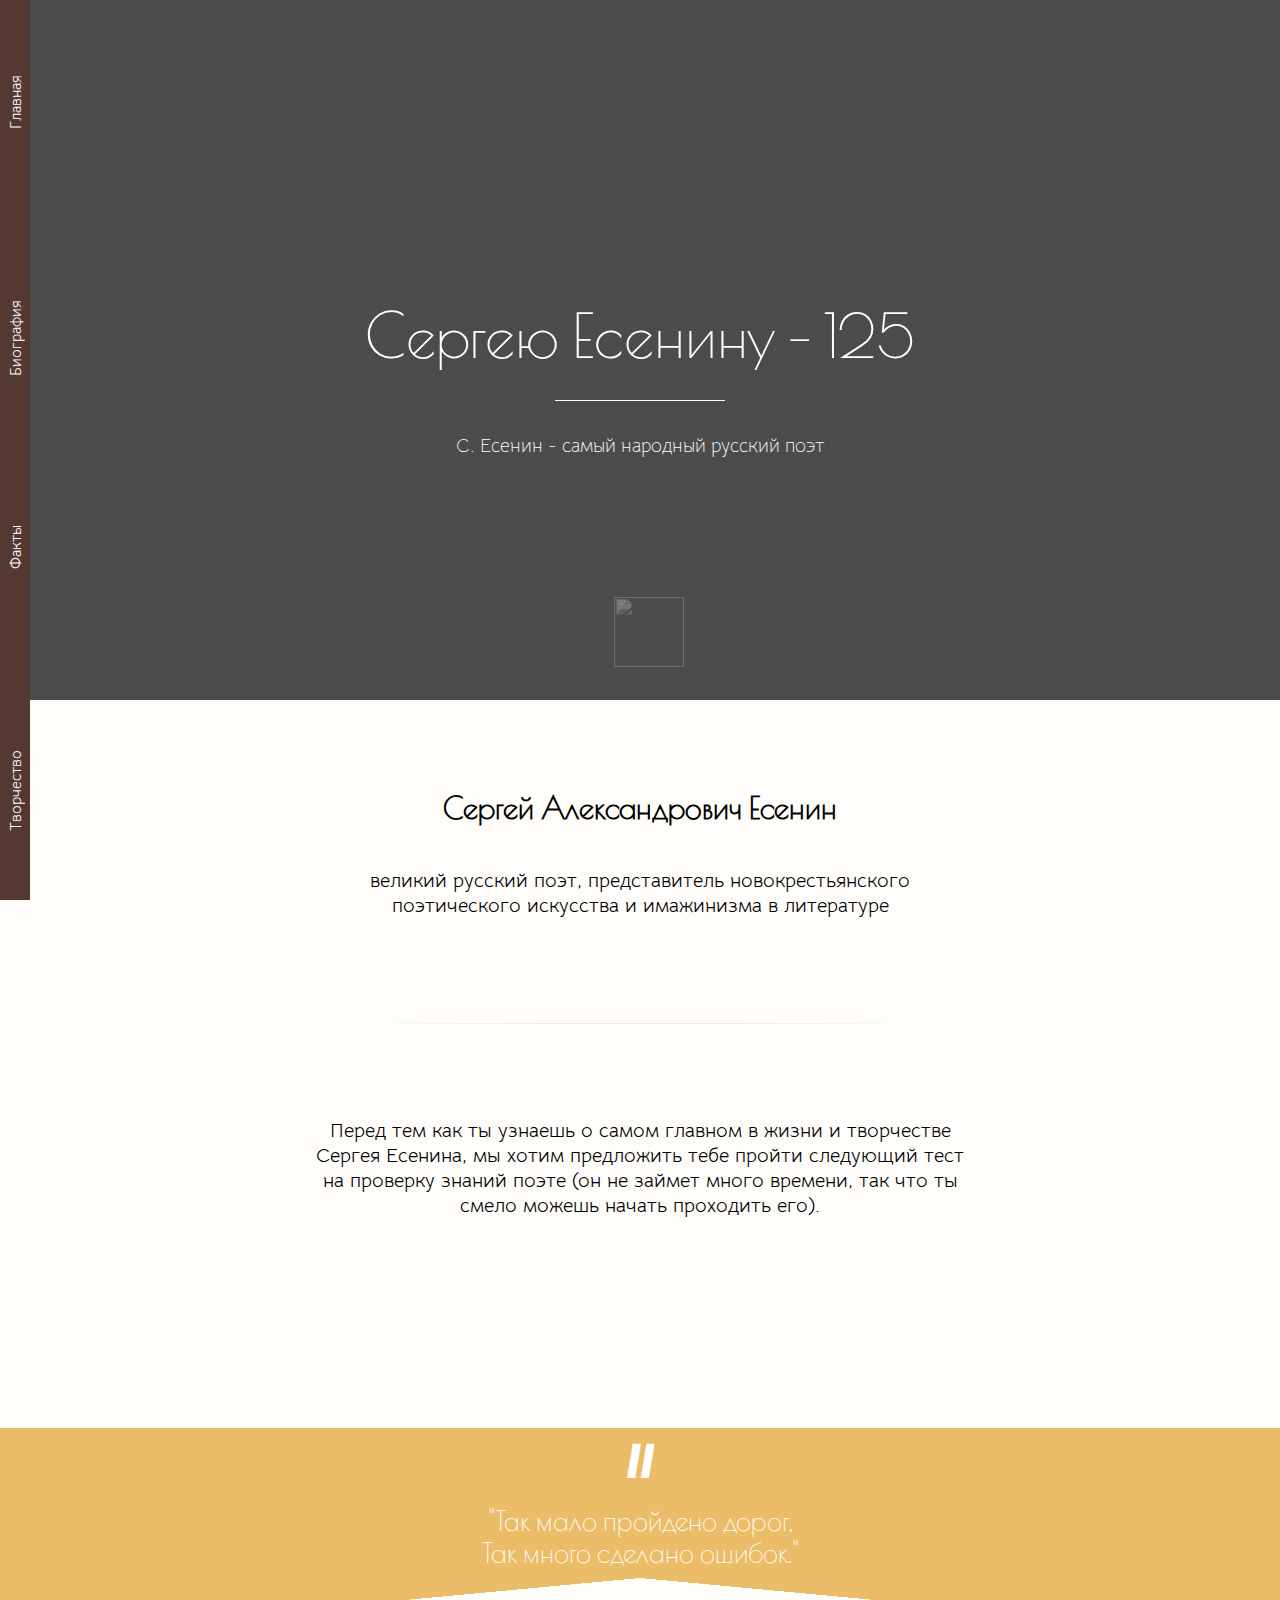
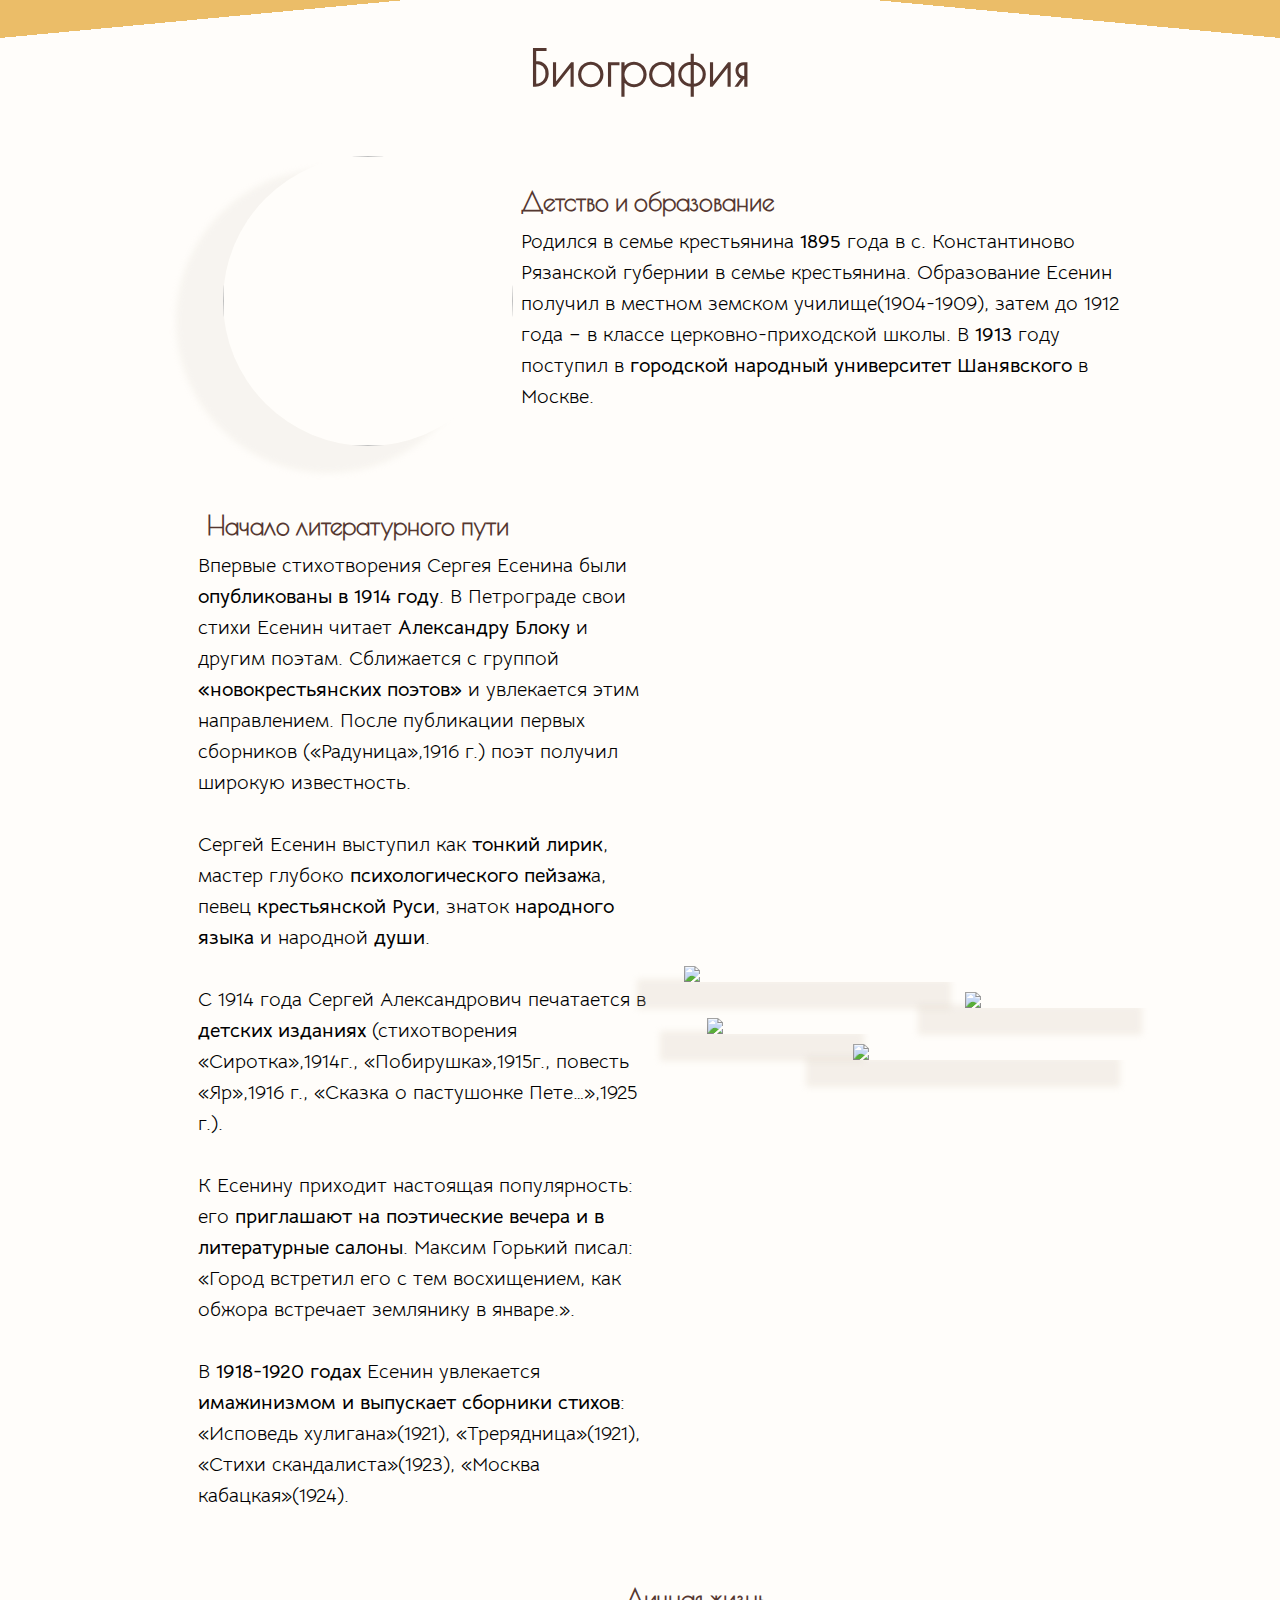
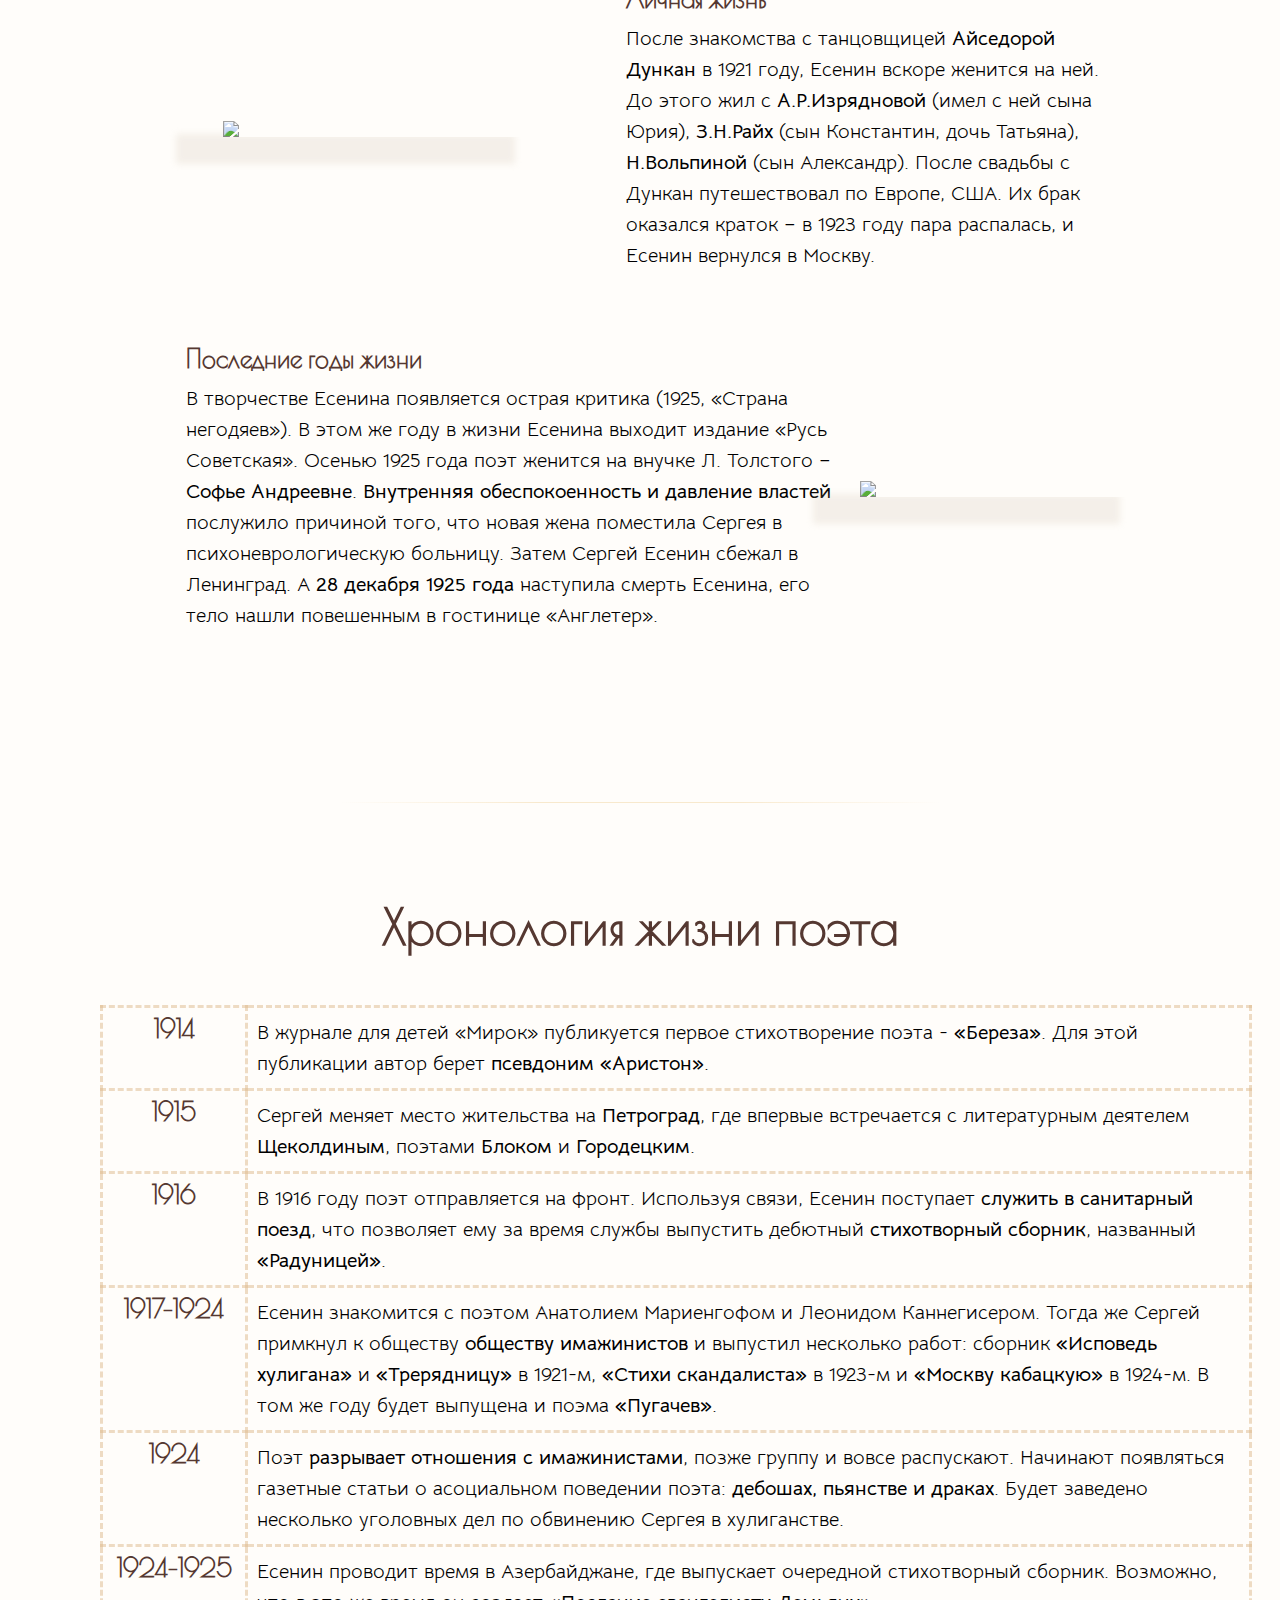
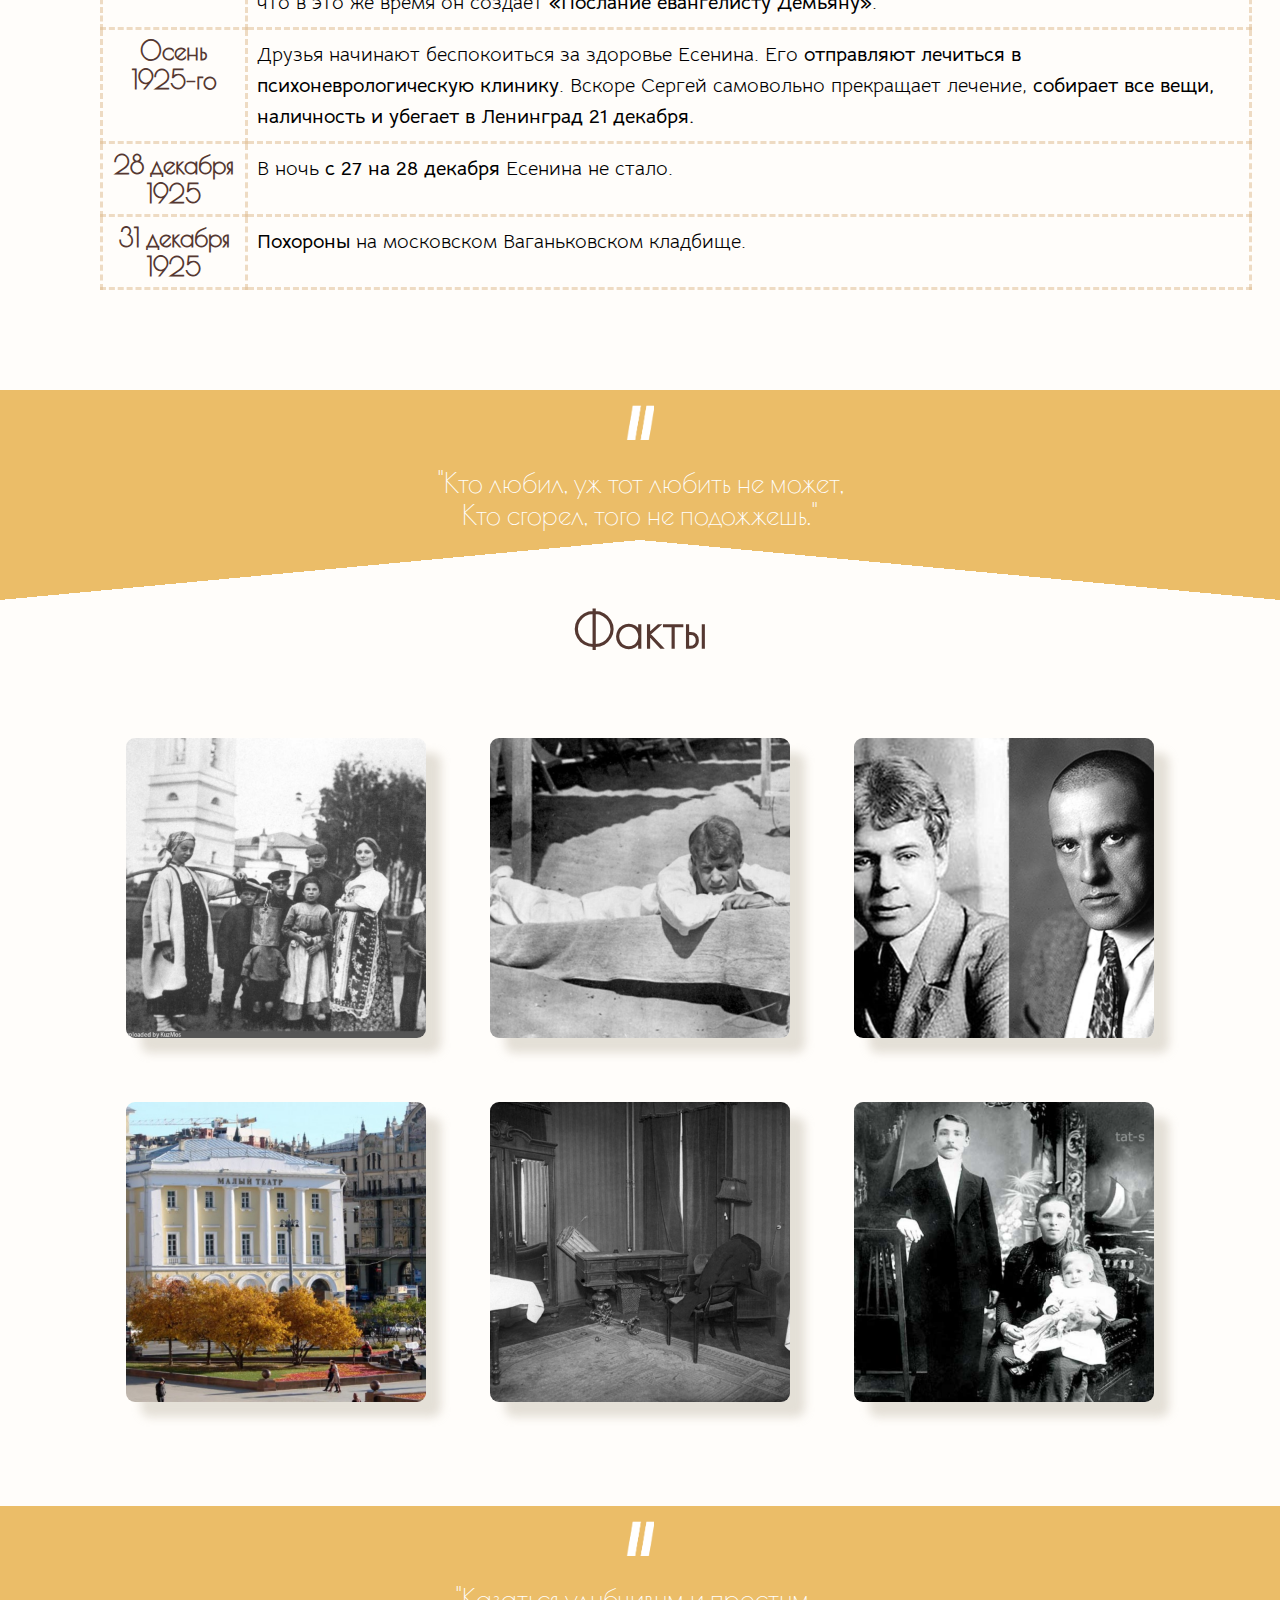
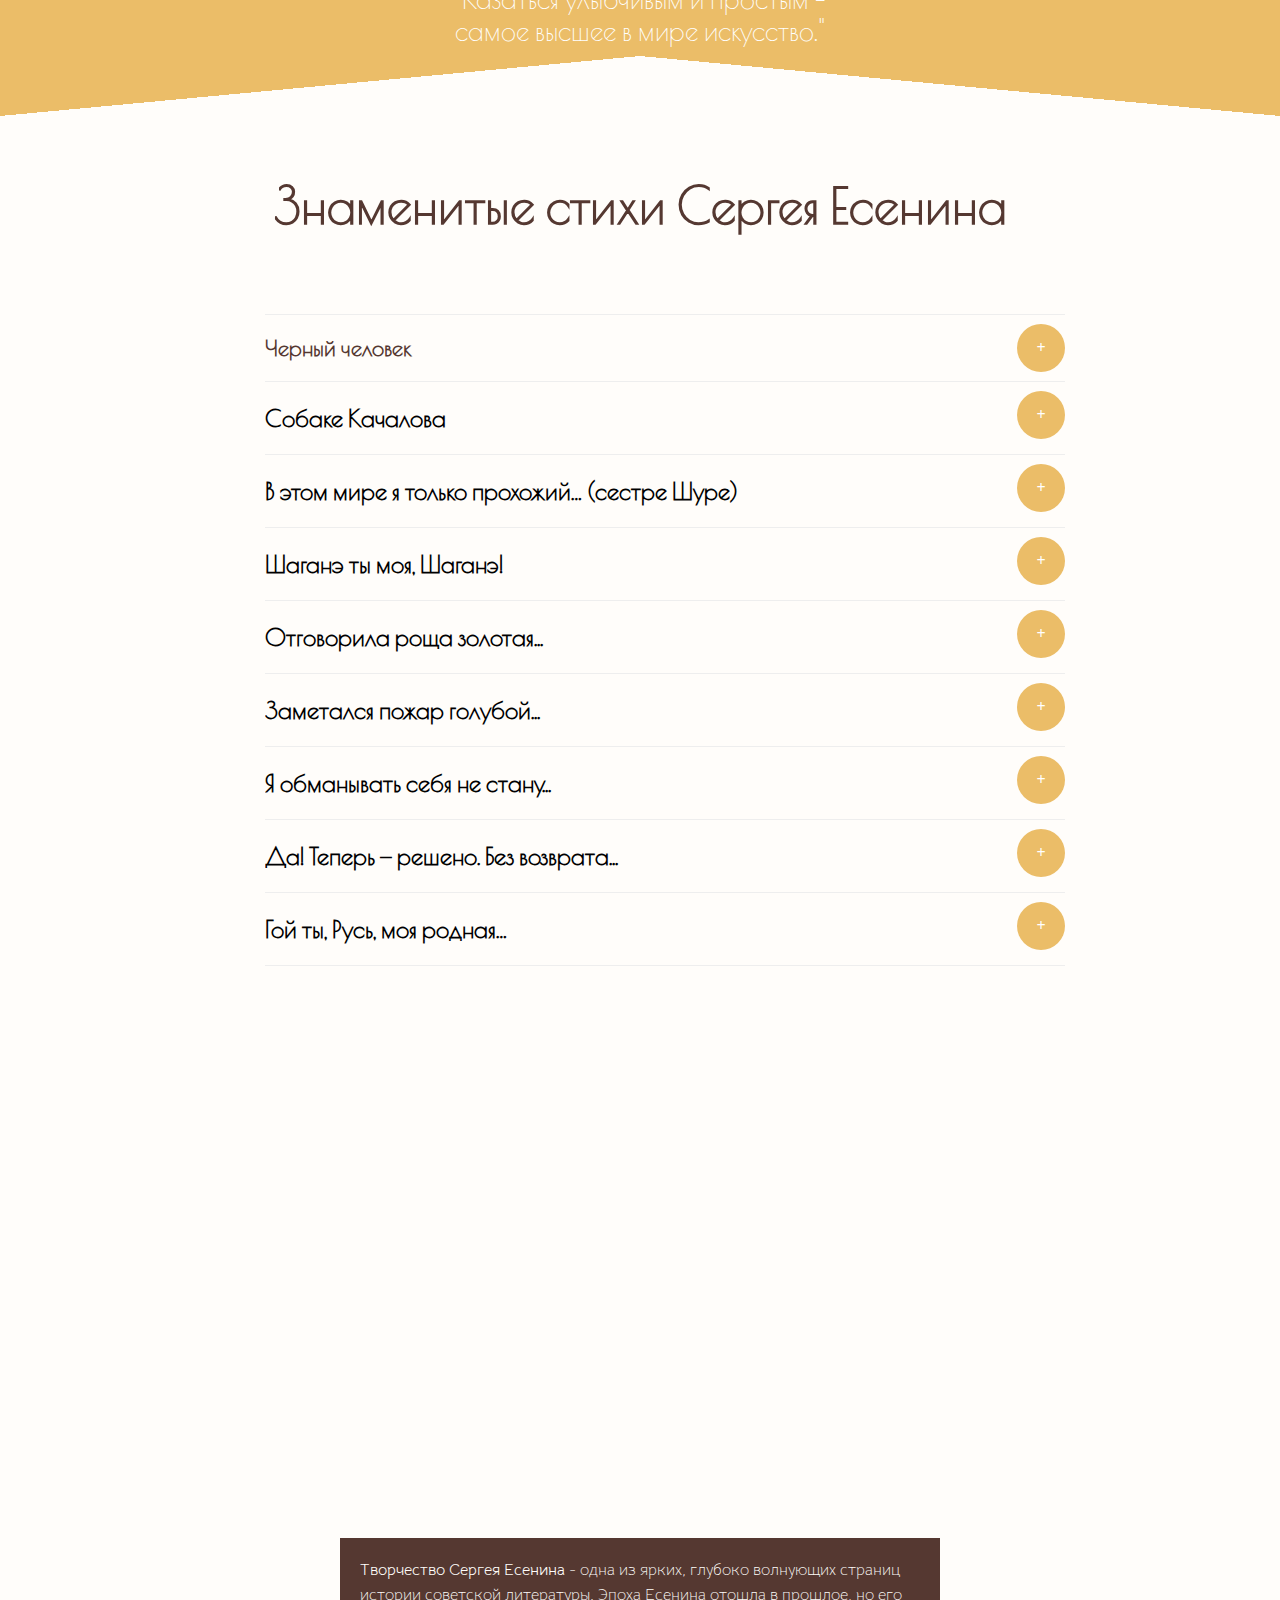
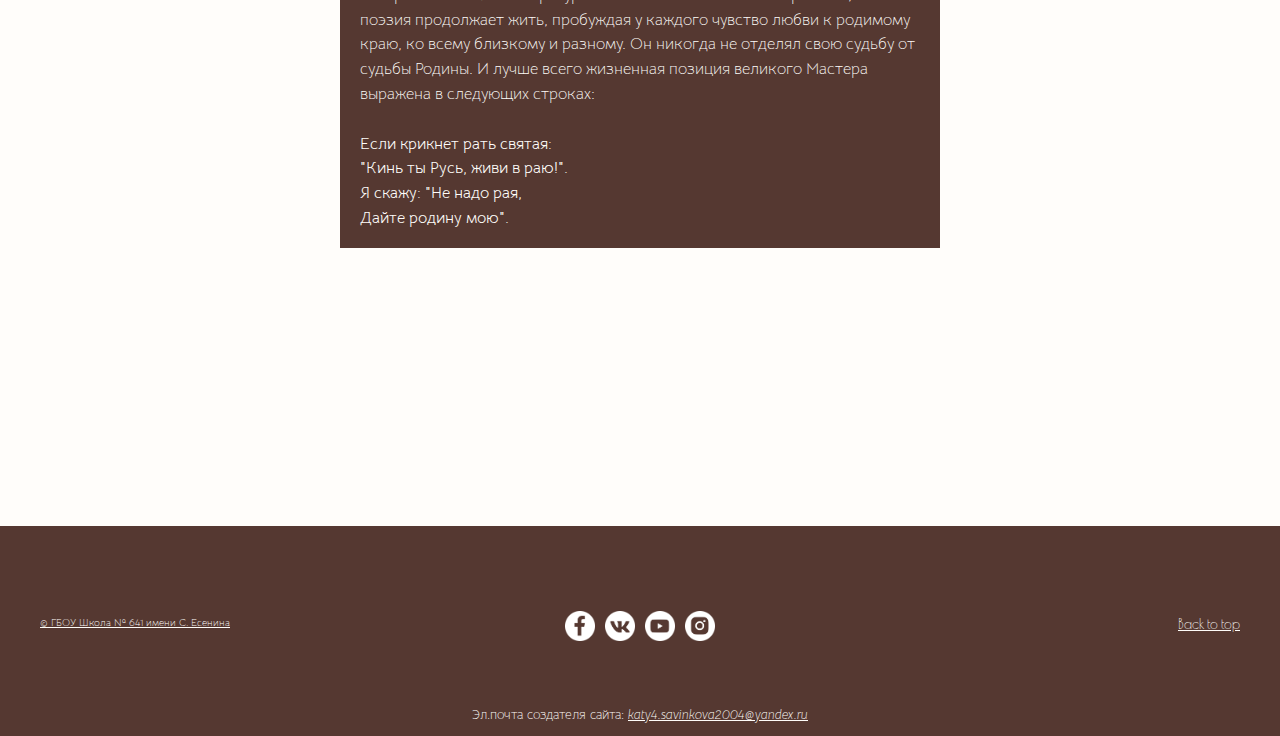
==== commit c8bd893f: "change bottom" ====
--- a/src/index.html
+++ b/src/index.html
@@ -33,7 +33,7 @@
     <div class="firstblock"><a name="firstblock"></a>
         <h1 class="heading" name="top">Сергею Есенину - 125</h1>
         <hr>
-        <h2 class="sheading">С. Есенин - самый народный русский поэт</h2>
+        <h3 class="sheading">С. Есенин - самый народный русский поэт</h3>
         <img id="arrow" ,
             src="https://static.tildacdn.com/tild3264-3866-4032-a231-343364643838/arrow-downgif8d9aec7.gif">
     </div>
@@ -41,17 +41,17 @@
     <div class="secblock">
         <h1 class="name">Сергей Александрович Есенин</h1>
         <br>
-        <h2 class="name-two">великий русский поэт, представитель новокрестьянского поэтического искусства и имажинизма в
-            литературе</h2>
+        <h3 class="name-two">великий русский поэт, представитель новокрестьянского поэтического искусства и имажинизма в
+            литературе</h3>
     </div>
     <div class="parent-line">
         <div id="first-line"></div><div id="center-line"></div><div id="third-line"></div>
     </div>
 
     <div class="thirdblock">
-        <h2 class="name-three">Перед тем как ты узнаешь о самом главном в жизни и творчестве Сергея Есенина, мы хотим
+        <h3 class="name-three">Перед тем как ты узнаешь о самом главном в жизни и творчестве Сергея Есенина, мы хотим
             предложить тебе пройти следующий тест на проверку знаний поэте (он не займет много времени, так что ты смело
-            можешь начать проходить его).</h2>
+            можешь начать проходить его).</h3>
     </div>
 
     <script>
@@ -82,17 +82,17 @@
             <div class="childhood">
                 <img src="../images/biography1.jpg" class="portrait">
                 <div class="p-childhood">
-                    <h1 class="childhood subtitle">Детство и образование</h1>
-                    <h2 class="paragraph">Родился в семье крестьянина <b>1895</b> года в с. Константиново Рязанской губернии в семье
+                    <h2 class="childhood subtitle">Детство и образование</h2>
+                    <h3 class="paragraph">Родился в семье крестьянина <b>1895</b> года в с. Константиново Рязанской губернии в семье
                     крестьянина. Образование Есенин получил в местном земском училище(1904-1909), затем до 1912 года – в
                     классе церковно-приходской школы. В <b>1913</b> году поступил в <b>городской народный университет Шанявского</b> в
-                    Москве.</h2>
+                    Москве.</h3>
                 </div>
             </div>
             <div class="most-of-biography">
                 <div class="p-biography">
-                    <h1 class="biography subtitle">Начало литературного пути</h1>
-                    <h2 class="paragraph">Впервые стихотворения Сергея Есенина были <b>опубликованы в 1914 году</b>. В Петрограде свои
+                    <h2 class="biography subtitle">Начало литературного пути</h2>
+                    <h3 class="paragraph">Впервые стихотворения Сергея Есенина были <b>опубликованы в 1914 году</b>. В Петрограде свои
                     стихи Есенин читает <b>Александру Блоку</b> и другим поэтам. Сближается с группой <b>«новокрестьянских поэтов»</b> и
                     увлекается этим направлением. После публикации первых сборников («Радуница»,1916 г.) поэт получил
                     широкую известность.
@@ -112,7 +112,7 @@
                     <br>
                     В <b>1918-1920 годах</b> Есенин увлекается <b>имажинизмом и выпускает сборники стихов</b>: «Исповедь хулигана»(1921),
                     «Трерядница»(1921), «Стихи скандалиста»(1923), «Москва кабацкая»(1924).
-                    </h2>
+                    </h3>
                 </div>
                 <div class="biography-imgs">
                     <img src="../images/biography2.jpg" class="biography2">
@@ -124,24 +124,24 @@
             <div class="private-life">
                 <img src="../images/biography6.jpg" class="love">
                 <div class="p-love">
-                    <h1 class="private-life subtitle">Личная жизнь</h1>
-                    <h2 class="paragraph">После знакомства с танцовщицей <b>Айседорой Дункан</b> в 1921 году, Есенин вскоре женится на
+                    <h2 class="private-life subtitle">Личная жизнь</h2>
+                    <h3 class="paragraph">После знакомства с танцовщицей <b>Айседорой Дункан</b> в 1921 году, Есенин вскоре женится на
                     ней. До этого жил с <b>А.Р.Изрядновой</b> (имел с ней сына Юрия), <b>З.Н.Райх</b> (сын Константин, дочь Татьяна),
                     <b>Н.Вольпиной</b> (сын Александр). После свадьбы с Дункан путешествовал по Европе, США. Их брак оказался
-                    краток – в 1923 году пара распалась, и Есенин вернулся в Москву.</h2>
+                    краток – в 1923 году пара распалась, и Есенин вернулся в Москву.</h3>
                 </div>
                 
             </div>
             <div class="death">
                 <div class="p-death">
-                    <h1 class="subtitle death">Последние годы жизни</h1>
-                    <h2 class="paragraph">В творчестве Есенина появляется острая критика (1925, «Страна негодяев»). В этом же
+                    <h2 class="subtitle death">Последние годы жизни</h2>
+                    <h3 class="paragraph">В творчестве Есенина появляется острая критика (1925, «Страна негодяев»). В этом же
                     году в жизни Есенина выходит издание «Русь Советская».
                     Осенью 1925 года поэт женится на внучке Л. Толстого – <b>Софье Андреевне</b>. <b>Внутренняя обеспокоенность и
                     давление властей</b> послужило причиной того, что новая жена поместила Сергея в психоневрологическую
                     больницу.
                     Затем Сергей Есенин сбежал в Ленинград. А <b>28 декабря 1925 года</b> наступила смерть Есенина, его тело нашли
-                    повешенным в гостинице «Англетер».</h2>
+                    повешенным в гостинице «Англетер».</h3>
                 </div>
                 <img src="../images/biography7.jpg" class="last-portrait">
             </div>
@@ -152,113 +152,113 @@
         <div id="first-line"></div><div id="center-line"></div><div id="third-line"></div>
     </div>
 
-    <h1 class="high" id="chronology">Хронология жизни поэта</h1>
+    <h2 class="high" id="chronology">Хронология жизни поэта</h2>
     <table>
         <tbody>
             <tr>
                 <td>
-                    <h1 class="subtitle">1914</h1>
-                </td>
-                <td>
-                    <h2 class="paragraph">В журнале для детей «Мирок» публикуется первое стихотворение поэта - <b>«Береза»</b>.
-                        Для этой публикации автор берет <b>псевдоним «Аристон»</b>.</h2>
+                    <h2 class="subtitle">1914</h2>
+                </td>
+                <td>
+                    <h3 class="paragraph">В журнале для детей «Мирок» публикуется первое стихотворение поэта - <b>«Береза»</b>.
+                        Для этой публикации автор берет <b>псевдоним «Аристон»</b>.</h3>
                 </td>
             </tr>
 
             <tr>
                 <td>
-                    <h1 class="subtitle">1915</h1>
-                </td>
-                <td>
-                    <h2 class="paragraph">Сергей меняет место жительства на <b>Петроград</b>, где впервые встречается с
-                        литературным деятелем <b>Щеколдиным</b>, поэтами <b>Блоком</b> и <b>Городецким</b>.</h2>
+                    <h2 class="subtitle">1915</h2>
+                </td>
+                <td>
+                    <h3 class="paragraph">Сергей меняет место жительства на <b>Петроград</b>, где впервые встречается с
+                        литературным деятелем <b>Щеколдиным</b>, поэтами <b>Блоком</b> и <b>Городецким</b>.</h3>
                 </td>
             </tr>
 
             <tr>
                 <td>
-                    <h1 class="subtitle">1916</h1>
-                </td>
-                <td>
-                    <h2 class="paragraph">В 1916 году поэт отправляется на фронт. Используя связи, Есенин поступает
+                    <h2 class="subtitle">1916</h2>
+                </td>
+                <td>
+                    <h3 class="paragraph">В 1916 году поэт отправляется на фронт. Используя связи, Есенин поступает
                         <b>служить в санитарный поезд</b>, что позволяет ему за время службы выпустить дебютный <b>стихотворный
-                        сборник</b>, названный <b>«Радуницей»</b>.</h2>
+                        сборник</b>, названный <b>«Радуницей»</b>.</h3>
                 </td>
             </tr>
 
             <tr>
                 <td>
-                    <h1 class="subtitle">1917-1924</h1>
-                </td>
-                <td>
-                    <h2 class="paragraph">Есенин знакомится с поэтом Анатолием Мариенгофом и Леонидом Каннегисером.
+                    <h2 class="subtitle">1917-1924</h2>
+                </td>
+                <td>
+                    <h3 class="paragraph">Есенин знакомится с поэтом Анатолием Мариенгофом и Леонидом Каннегисером.
                         Тогда же Сергей примкнул к обществу <b>обществу имажинистов</b> и выпустил несколько работ: сборник
                         <b>«Исповедь хулигана»</b> и <b>«Трерядницу»</b> в 1921-м, <b>«Стихи скандалиста»</b> в 1923-м и <b>«Москву кабацкую»</b> в
-                        1924-м. В том же году будет выпущена и поэма <b>«Пугачев»</b>.</h2>
+                        1924-м. В том же году будет выпущена и поэма <b>«Пугачев»</b>.</h3>
                 </td>
             </tr>
 
             <tr>
                 <td>
-                    <h1 class="subtitle">1924</h1>
-                </td>
-                <td>
-                    <h2 class="paragraph">Поэт <b>разрывает отношения с имажинистами</b>, позже группу и вовсе распускают.
+                    <h2 class="subtitle">1924</h2>
+                </td>
+                <td>
+                    <h3 class="paragraph">Поэт <b>разрывает отношения с имажинистами</b>, позже группу и вовсе распускают.
                         Начинают появляться газетные статьи о асоциальном поведении поэта: <b>дебошах, пьянстве и драках</b>.
-                        Будет заведено несколько уголовных дел по обвинению Сергея в хулиганстве.</h2>
+                        Будет заведено несколько уголовных дел по обвинению Сергея в хулиганстве.</h3>
                 </td>
             </tr>
 
             <tr>
                 <td>
-                    <h1 class="subtitle">1924-1925</h1>
-                </td>
-                <td>
-                    <h2 class="paragraph">Есенин проводит время в Азербайджане, где выпускает очередной стихотворный
-                        сборник. Возможно, что в это же время он создает <b>«Послание евангелисту Демьяну»</b>.</h2>
+                    <h2 class="subtitle">1924-1925</h2>
+                </td>
+                <td>
+                    <h3 class="paragraph">Есенин проводит время в Азербайджане, где выпускает очередной стихотворный
+                        сборник. Возможно, что в это же время он создает <b>«Послание евангелисту Демьяну»</b>.</h3>
                 </td>
             </tr>
 
             <tr>
                 <td>
-                    <h1 class="subtitle">Осень 1925-го</h1>
-                </td>
-                <td>
-                    <h2 class="paragraph">Друзья начинают беспокоиться за здоровье Есенина. Его <b>отправляют лечиться в
+                    <h2 class="subtitle">Осень 1925-го</h2>
+                </td>
+                <td>
+                    <h3 class="paragraph">Друзья начинают беспокоиться за здоровье Есенина. Его <b>отправляют лечиться в
                         психоневрологическую клинику</b>. Вскоре Сергей самовольно прекращает лечение, <b>собирает все вещи,
-                        наличность и убегает в Ленинград 21 декабря.</b></h2>
+                        наличность и убегает в Ленинград 21 декабря.</b></h3>
                 </td>
             </tr>
 
             <tr>
                 <td>
-                    <h1 class="subtitle">28 декабря 1925</h1>
-                </td>
-                <td>
-                    <h2 class="paragraph">В ночь <b>с 27 на 28 декабря</b> Есенина не стало.</h2>
+                    <h2 class="subtitle">28 декабря 1925</h2>
+                </td>
+                <td>
+                    <h3 class="paragraph">В ночь <b>с 27 на 28 декабря</b> Есенина не стало.</h3>
                 </td>
             </tr>
 
             <tr>
                 <td>
-                    <h1 class="subtitle">31 декабря 1925</h1>
-                </td>
-                <td>
-                    <h2 class="paragraph"><b>Похороны</b> на московском Ваганьковском кладбище.</h2>
+                    <h2 class="subtitle">31 декабря 1925</h2>
+                </td>
+                <td>
+                    <h3 class="paragraph"><b>Похороны</b> на московском Ваганьковском кладбище.</h3>
                 </td>
             </tr>
         </tbody>
     </table>
     <div class="poem">
         <img src="../images/vector.png" id="vector"></img>
-        <h1 class="poetry">"Кто любил, уж тот любить не может,<br>Кто сгорел, того не подожжешь."</h1>
+        <h2 class="poetry">"Кто любил, уж тот любить не может,<br>Кто сгорел, того не подожжешь."</h2>
     </div>
     <div class="gradients">
         <div id="fir-gradient"></div>
         <div id="sec-gradient"></div>
     </div>
     <div class="facts"><a name="facts"></a>
-        <h1 class="high">Факты</h1>
+        <h2 class="high">Факты</h2>
         <div class="gallery">
             <div>
                 <img class="photo_facts" src="../images/facts1.png" id="photo_1" data-selector="1">
@@ -321,14 +321,14 @@
     </div>
     <div class="poem">
         <img src="../images/vector.png" id="vector"></img>
-        <h1 class="poetry">"Казаться улыбчивым и простым - <br>самое высшее в мире искусство."</h1>
+        <h2 class="poetry">"Казаться улыбчивым и простым - <br>самое высшее в мире искусство."</h2>
     </div>
     <div class="gradients">
         <div id="fir-gradient"></div>
         <div id="sec-gradient"></div>
     </div>
     <div class="creativ"><a name="creativ"></a>
-        <h1 class="high" id="popular-poems">Знаменитые стихи Сергея Есенина</h1>
+        <h2 class="high" id="popular-poems">Знаменитые стихи Сергея Есенина</h2>
         <div class="all-poetry">
             <div class="tab">
                 <input id="tab-one" type="checkbox" name="tabs">
@@ -336,7 +336,7 @@
                     <h1 class="poetry-name">Черный человек</h1>
                 </label>
                 <div class="tab-content">
-                    <h2>Друг мой, друг мой,<br>
+                    <h3>Друг мой, друг мой,<br>
                         Я очень и очень болен.<br>
                         Сам не знаю, откуда взялась эта боль.<br>
                         То ли ветер свистит<br>
@@ -495,17 +495,17 @@
                         Я в цилиндре стою.<br>
                         Никого со мной нет.<br>
                         Я один...<br>
-                        И разбитое зеркало...</h2>
+                        И разбитое зеркало...</h3>
                 </div>
             </div>
 
             <div class="tab">
                 <input id="tab-two" type="checkbox" name="tabs">
                 <label for="tab-two">
-                    <h1 class="poetry-name">Собаке Качалова</h1>
+                    <h2 class="poetry-name">Собаке Качалова</h2>
                 </label>
                 <div class="tab-content">
-                    <h2>Дай, Джим, на счастье лапу мне,<br>
+                    <h3>Дай, Джим, на счастье лапу мне,<br>
                         Такую лапу не видал я сроду.<br>
                         Давай с тобой полаем при луне<br>
                         На тихую, бесшумную погоду.<br>
@@ -532,17 +532,17 @@
                         И без меня, в ее уставясь взгляд,<br>
                         Ты за меня лизни ей нежно руку<br>
                         За все, в чем был и не был виноват.
-                    </h2>
+                    </h3>
                 </div>
             </div>
 
             <div class="tab">
                 <input id="tab-three" type="checkbox" name="tabs">
                 <label for="tab-three">
-                    <h1 class="poetry-name">В этом мире я только прохожий… (сестре Шуре)</h1>
+                    <h2 class="poetry-name">В этом мире я только прохожий… (сестре Шуре)</h2>
                 </label>
                 <div class="tab-content">
-                    <h2>В этом мире я только прохожий,<br>
+                    <h3>В этом мире я только прохожий,<br>
                         Ты махни мне веселой рукой.<br>
                         У осеннего месяца тоже<br>
                         Свет ласкающий, тихий такой.<br>
@@ -561,17 +561,17 @@
                         Что любить не отдельно, не врозь,<br>
                         Нам одною любовью с тобою<br>
                         Эту родину привелось.
-                    </h2>
+                    </h3>
                 </div>
             </div>
 
             <div class="tab">
                 <input id="tab-four" type="checkbox" name="tabs">
                 <label for="tab-four">
-                    <h1 class="poetry-name">Шаганэ ты моя, Шаганэ!</h1>
+                    <h2 class="poetry-name">Шаганэ ты моя, Шаганэ!</h2>
                 </label>
                 <div class="tab-content">
-                    <h2>Шаганэ ты моя, Шаганэ!<br>
+                    <h3>Шаганэ ты моя, Шаганэ!<br>
                         Потому, что я с севера, что ли,<br>
                         Я готов рассказать тебе поле,<br>
                         Про волнистую рожь при луне.<br>
@@ -600,17 +600,17 @@
                         На тебя она страшно похожа,<br>
                         Может, думает обо мне…<br>
                         Шаганэ ты моя, Шаганэ.
-                    </h2>
+                    </h3>
                 </div>
             </div>
 
             <div class="tab">
                 <input id="tab-five" type="checkbox" name="tabs">
                 <label for="tab-five">
-                    <h1 class="poetry-name">Отговорила роща золотая...</h1>
+                    <h2 class="poetry-name">Отговорила роща золотая...</h2>
                 </label>
                 <div class="tab-content">
-                    <h2>Отговорила роща золотая<br>
+                    <h3>Отговорила роща золотая<br>
                         Березовым, веселым языком,<br>
                         И журавли, печально пролетая,<br>
                         Уж не жалеют больше ни о ком.<br>
@@ -639,17 +639,17 @@
                         Сгребет их все в один ненужный ком…<br>
                         Скажите так… что роща золотая<br>
                         Отговорила милым языком.
-                    </h2>
+                    </h3>
                 </div>
             </div>
 
             <div class="tab">
                 <input id="tab-six" type="checkbox" name="tabs">
                 <label for="tab-six">
-                    <h1 class="poetry-name">Заметался пожар голубой...</h1>
+                    <h2 class="poetry-name">Заметался пожар голубой...</h2>
                 </label>
                 <div class="tab-content">
-                    <h2>Заметался пожар голубой,<br>
+                    <h3>Заметался пожар голубой,<br>
                         Позабылись родимые дали.<br>
                         В первый раз я запел про любовь,<br>
                         В первый раз отрекаюсь скандалить.<br>
@@ -678,17 +678,17 @@
                         Хоть в свои, хоть в чужие дали…<br>
                         В первый раз я запел про любовь,<br>
                         В первый раз отрекаюсь скандалить.
-                    </h2>
+                    </h3>
                 </div>
             </div>
 
             <div class="tab">
                 <input id="tab-seven" type="checkbox" name="tabs">
                 <label for="tab-seven">
-                    <h1 class="poetry-name">Я обманывать себя не стану...</h1>
+                    <h2 class="poetry-name">Я обманывать себя не стану...</h2>
                 </label>
                 <div class="tab-content">
-                    <h2>Я обманывать себя не стану,<br>
+                    <h3>Я обманывать себя не стану,<br>
                         Залегла забота в сердце мглистом.<br>
                         Отчего прослыл я шарлатаном?<br>
                         Отчего прослыл я скандалистом?<br>
@@ -722,17 +722,17 @@
                         Прояснилась омуть в сердце мглистом.<br>
                         Оттого прослыл я шарлатаном,<br>
                         Оттого прослыл я скандалистом.
-                    </h2>
+                    </h3>
                 </div>
             </div>
 
             <div class="tab">
                 <input id="tab-eight" type="checkbox" name="tabs">
                 <label for="tab-eight">
-                    <h1 class="poetry-name">Да! Теперь — решено. Без возврата...</h1>
+                    <h2 class="poetry-name">Да! Теперь — решено. Без возврата...</h2>
                 </label>
                 <div class="tab-content">
-                    <h2>Да! Теперь — решено. Без возврата<br>
+                    <h3>Да! Теперь — решено. Без возврата<br>
                         Я покинул родные поля.<br>
                         Уж не будут листвою крылатой<br>
                         Надо мною звенеть тополя.<br>
@@ -766,17 +766,17 @@
                         Старый пёс мой давно издох.<br>
                         На московских изогнутых улицах<br>
                         Умереть, знать, судил мне Бог.
-                    </h2>
+                    </h3>
                 </div>
             </div>
 
             <div class="tab" id="last-poetry">
                 <input id="tab-nine" type="checkbox" name="tabs">
                 <label for="tab-nine">
-                    <h1 class="poetry-name">Гой ты, Русь, моя родная…</h1>
+                    <h2 class="poetry-name">Гой ты, Русь, моя родная…</h2>
                 </label>
                 <div class="tab-content">
-                    <h2>Гой ты, Русь, моя родная,<br>
+                    <h3>Гой ты, Русь, моя родная,<br>
                         Хаты — в ризах образа...<br>
                         Не видать конца и края —<br>
                         Только синь сосет глаза.<br>
@@ -800,13 +800,13 @@
                         «Кинь ты Русь, живи в раю!»<br>
                         Я скажу: «Не надо рая,<br>
                         Дайте родину мою».
-                    </h2>
+                    </h3>
                 </div>
             </div>
         </div>
     </div>
     <div class="church">
-        <h2 class="creativity"><b>Творчество Сергея Есенина</b> - одна из ярких, глубоко волнующих страниц истории советской
+        <h3 class="creativity"><b>Творчество Сергея Есенина</b> - одна из ярких, глубоко волнующих страниц истории советской
             литературы. Эпоха Есенина отошла в прошлое, но его поэзия продолжает жить, пробуждая у каждого чувство любви
             к родимому краю, ко всему близкому и разному. Он никогда не отделял свою судьбу от судьбы Родины. И лучше
             всего жизненная позиция великого Мастера выражена в следующих строках:
@@ -815,31 +815,34 @@
             "Кинь ты Русь, живи в раю!".<br>
             Я скажу: "Не надо рая,<br>
             Дайте родину мою".</b>
-        </h2>
-    </div>
-    <div class="bottom">
-        <a href="https://sch641uv.mskobr.ru/#/">
-            <h2 id="school">© ГБОУ Школа № 641 имени С. Есенина</h2>
-        </a>
-        <div id="sites">
-            <div>
-                <a href="https://www.facebook.com/641eseninschool/" id="facebook"><img src="../images/social/facebook.png"
-                        id="facebook"></a>
-            </div>
-            <div>
-                <a href="https://vk.com/s_641" id="vk"><img src="../images/social/vk.png" id="vk"></a>
-            </div>
-            <div>
-                <a href="https://www.youtube.com/channel/UC5xW6pJvmOTOrcLFV_2abOg/featured" id="youtube"><img
-                        src="../images/social/youtube.png" id="youtube"></a>
-            </div>
-            <div>
-                <a href="https://www.instagram.com/eseninschool/" id="instagram"><img src="../images/social/instargam.png"
-                        id="instagram"></a>
-            </div>
+        </h3>
+    </div>
+    <div class="bottom-all">
+        <div class="bottom">
+            <a href="https://sch641uv.mskobr.ru/#/">
+                <h3 id="school">© ГБОУ Школа № 641 имени С. Есенина</h3>
+            </a>
+            <div id="sites">
+                <div>
+                    <a href="https://www.facebook.com/641eseninschool/" id="facebook"><img src="../images/social/facebook.png"
+                            id="facebook"></a>
+                </div>
+                <div>
+                    <a href="https://vk.com/s_641" id="vk"><img src="../images/social/vk.png" id="vk"></a>
+                </div>
+                <div>
+                    <a href="https://www.youtube.com/channel/UC5xW6pJvmOTOrcLFV_2abOg/featured" id="youtube"><img
+                            src="../images/social/youtube.png" id="youtube"></a>
+                </div>
+                <div>
+                    <a href="https://www.instagram.com/eseninschool/" id="instagram"><img src="../images/social/instargam.png"
+                            id="instagram"></a>
+                </div>
+            </div>
+            <i id="back-to-top">Back to top</i>
         </div>
-        <i id="back-to-top">Back to top</i>
-    </div>
+        <h3 class="email">Эл.почта создателя сайта: <i class="i-email">katy4.savinkova2004@yandex.ru</i></h3>
+        </div>
     </div>
 </body>
 
--- a/src/index.css
+++ b/src/index.css
@@ -19,6 +19,9 @@
   font-family: "Poiret One", cursive;
 }
 h2 {
+  font-family: "Poiret One", cursive;
+}
+h3 {
   font-family: "Bellota Text", cursive;
 }
 
@@ -603,7 +606,7 @@
 .bottom {
   background-color: #553831;
   width: 100%;
-  height: 190px;
+  height: 180px;
   display: grid;
   grid-template: 1fr / 1fr 1fr 1fr;
 }
@@ -653,6 +656,19 @@
   width: 30px;
   height: 30px;
 }
+.email {
+  text-align: center;
+  color: #fffdfa;
+  font-weight: 300;
+  font-size: 13px;
+}
+.i-email {
+  text-decoration: underline;
+}
+.bottom-all {
+  height: 210px;
+  background-color: #553831;
+}
 
 /*media*/
 /*laptop L*/
@@ -789,4 +805,17 @@
     font-size: 18px;
     font-family: "Bellota Text", cursive;
   }
+}
+/*menu*/
+@media screen and (max-height: 624px) and (min-height: 575px) {
+  .nav {
+    height: 140px;
+    padding-top: 120%;
+  }
+}
+@media screen and (max-height: 574px) {
+  .nav {
+    height: 120px;
+    padding-top: 90%;
+  }
 }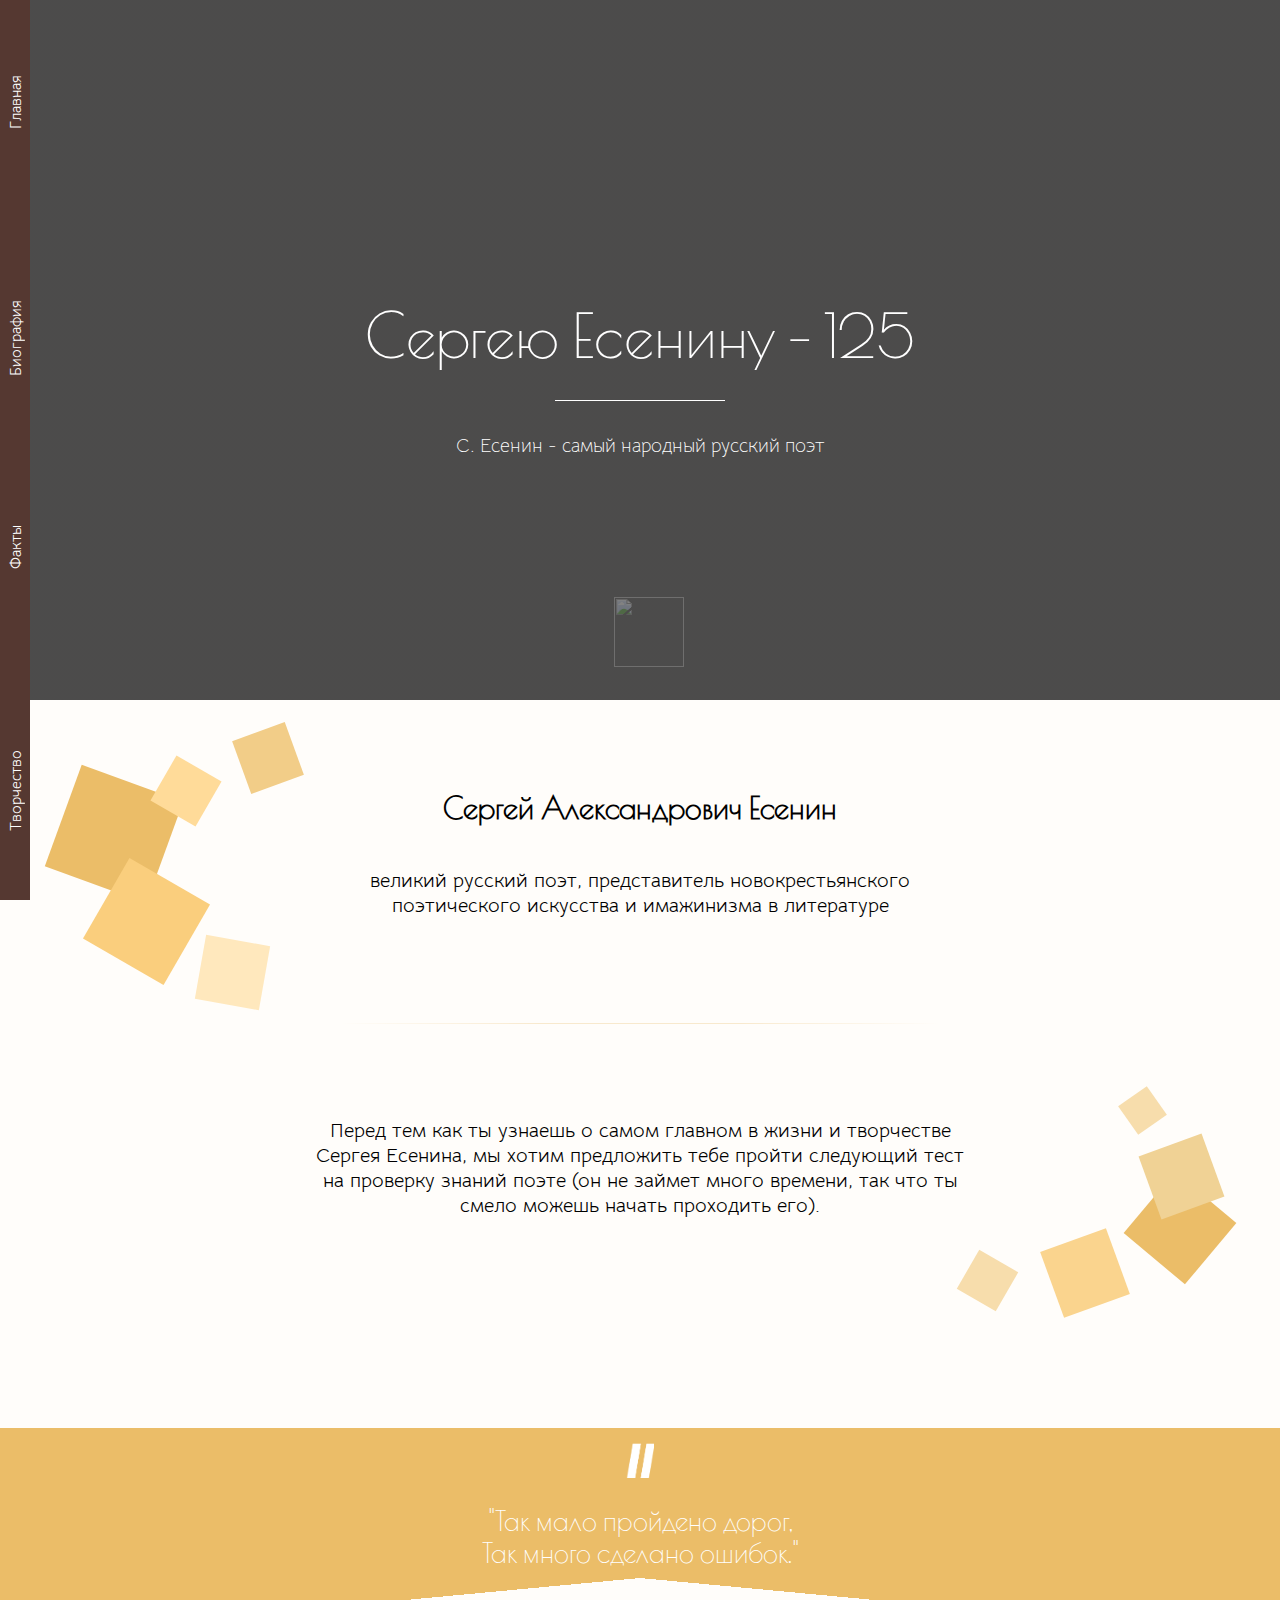
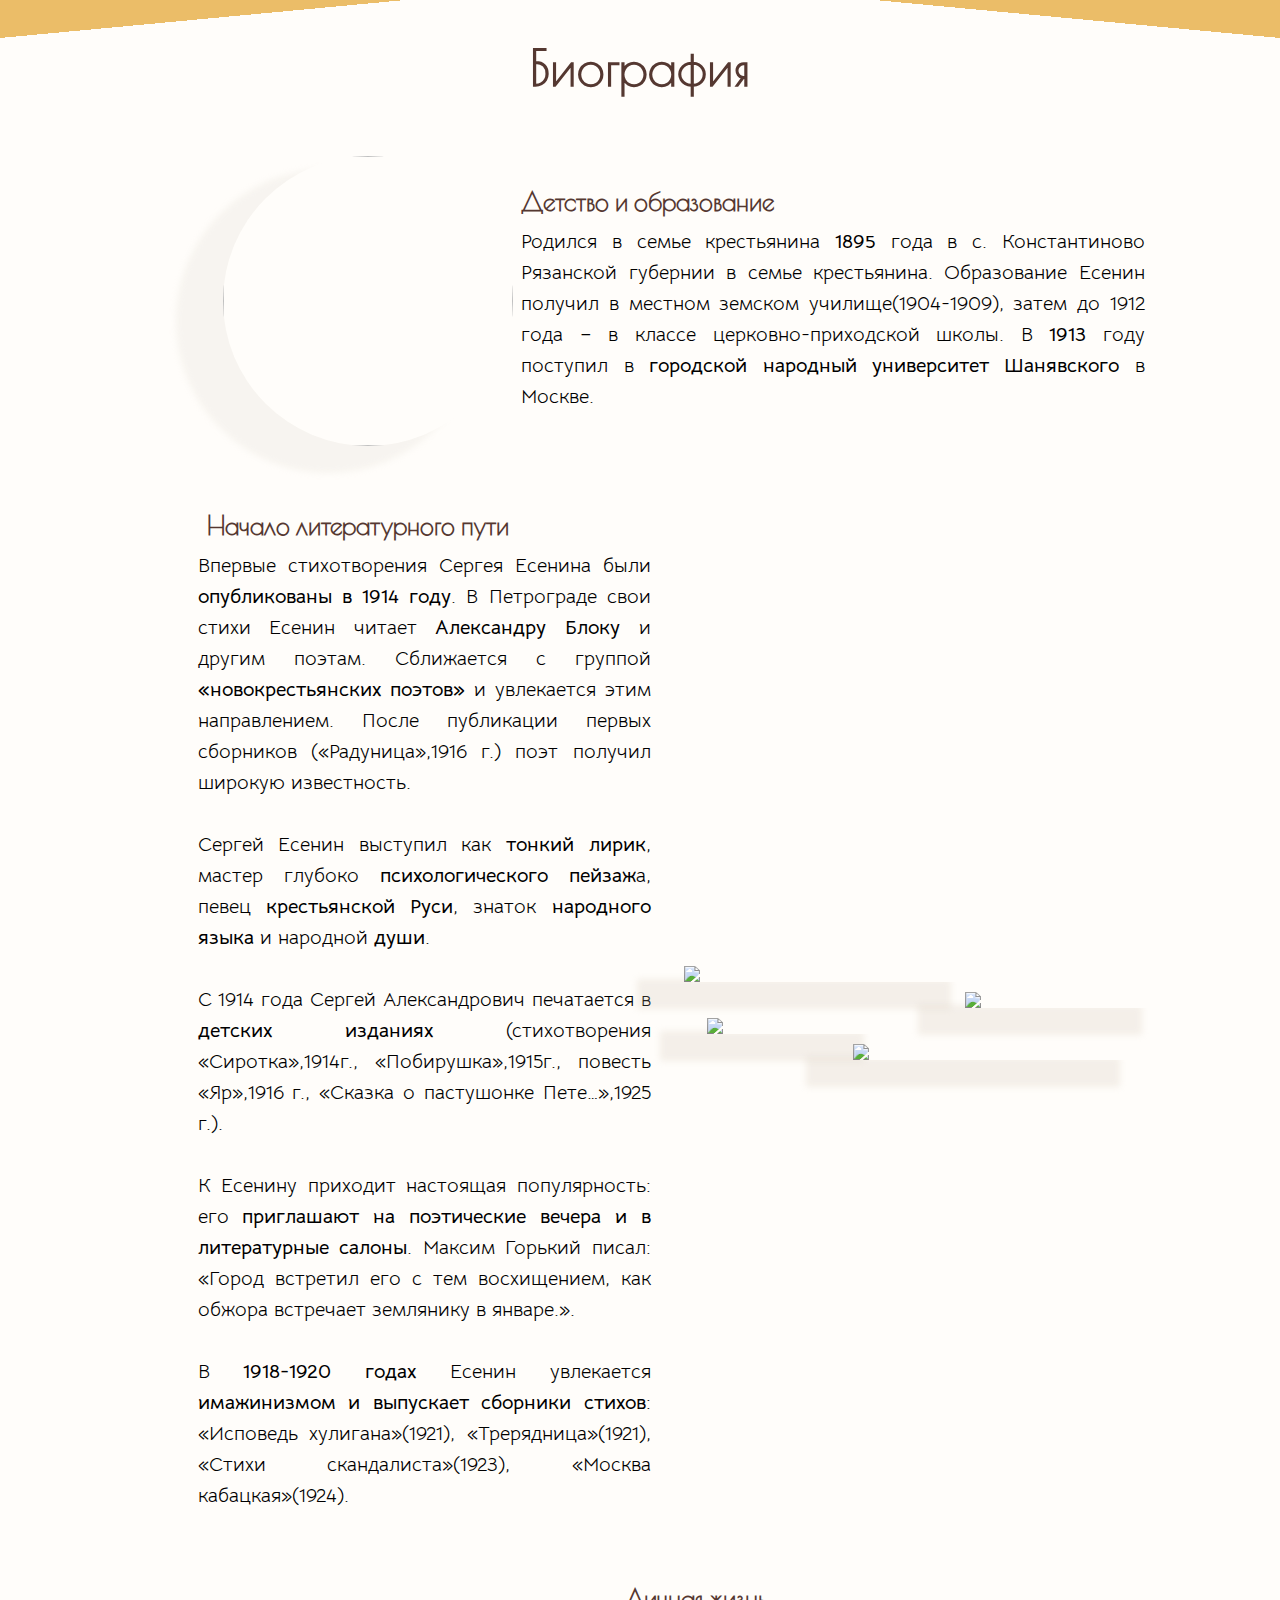
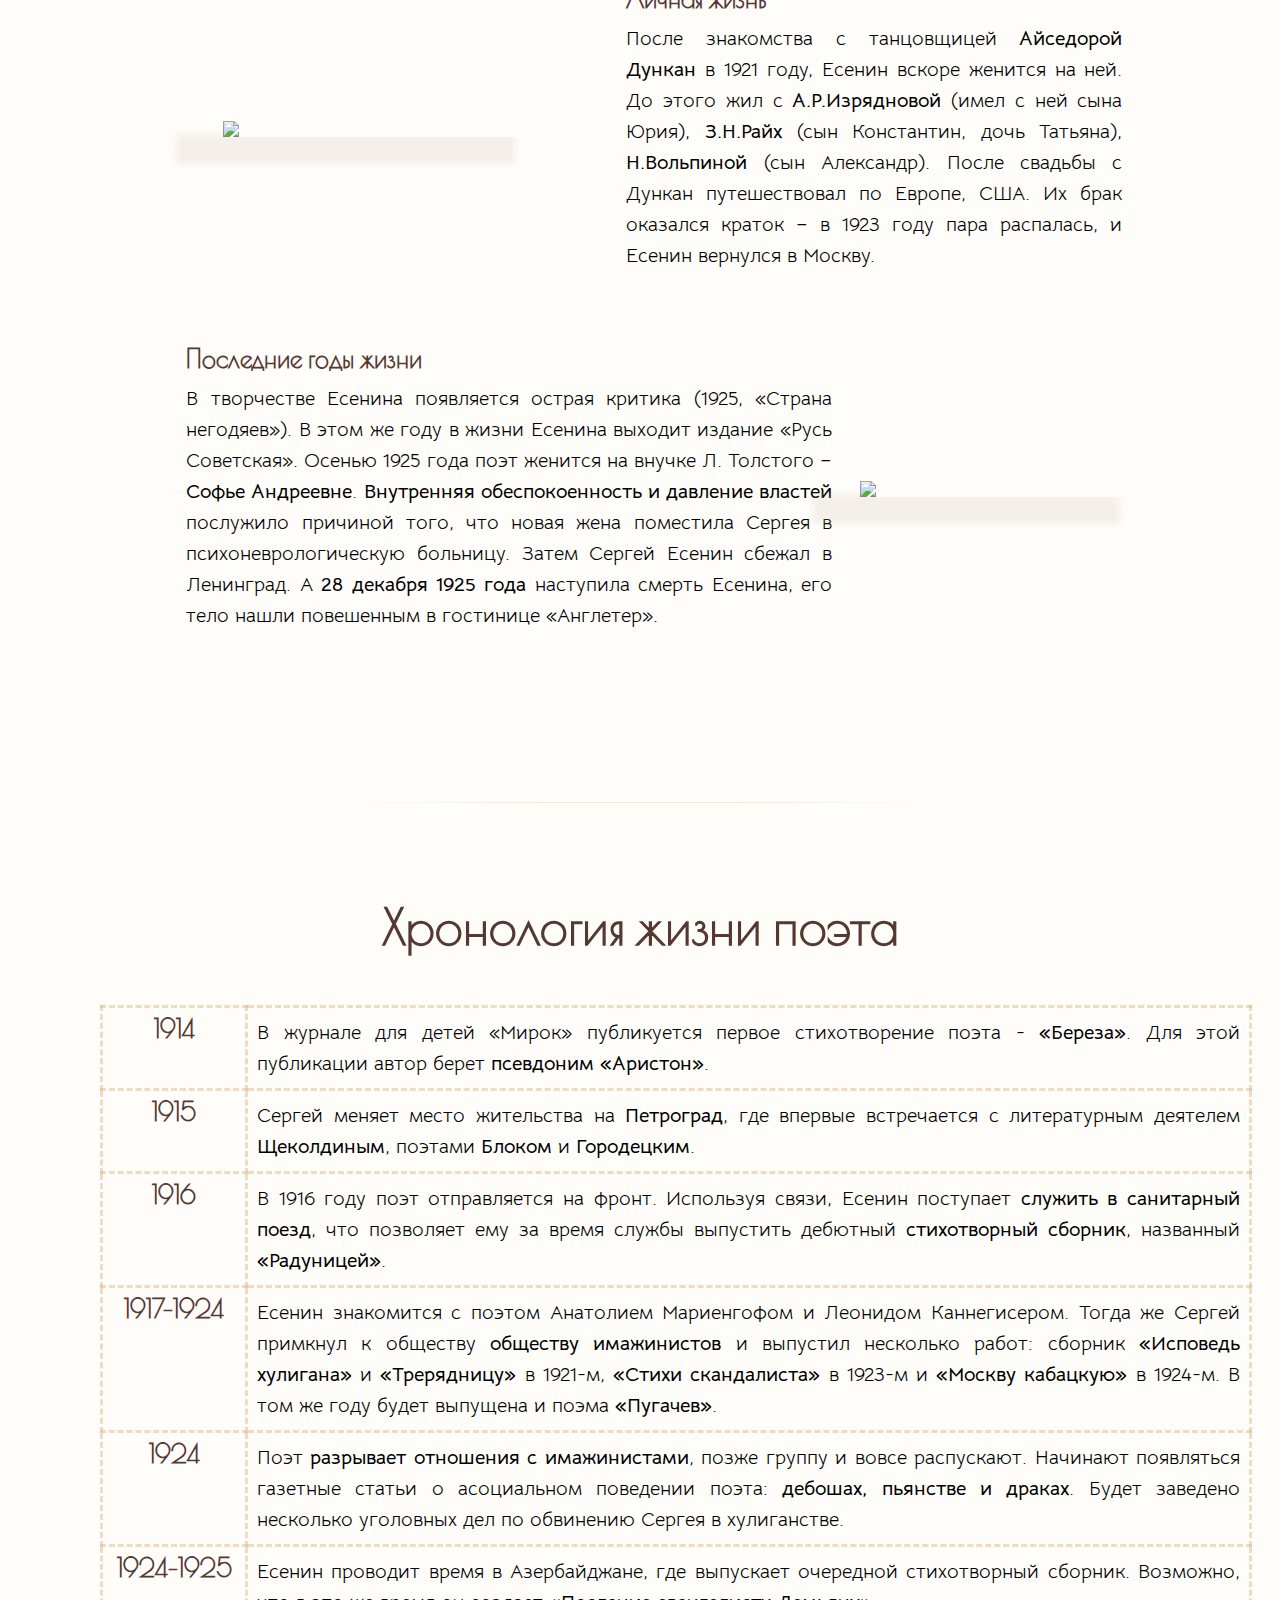
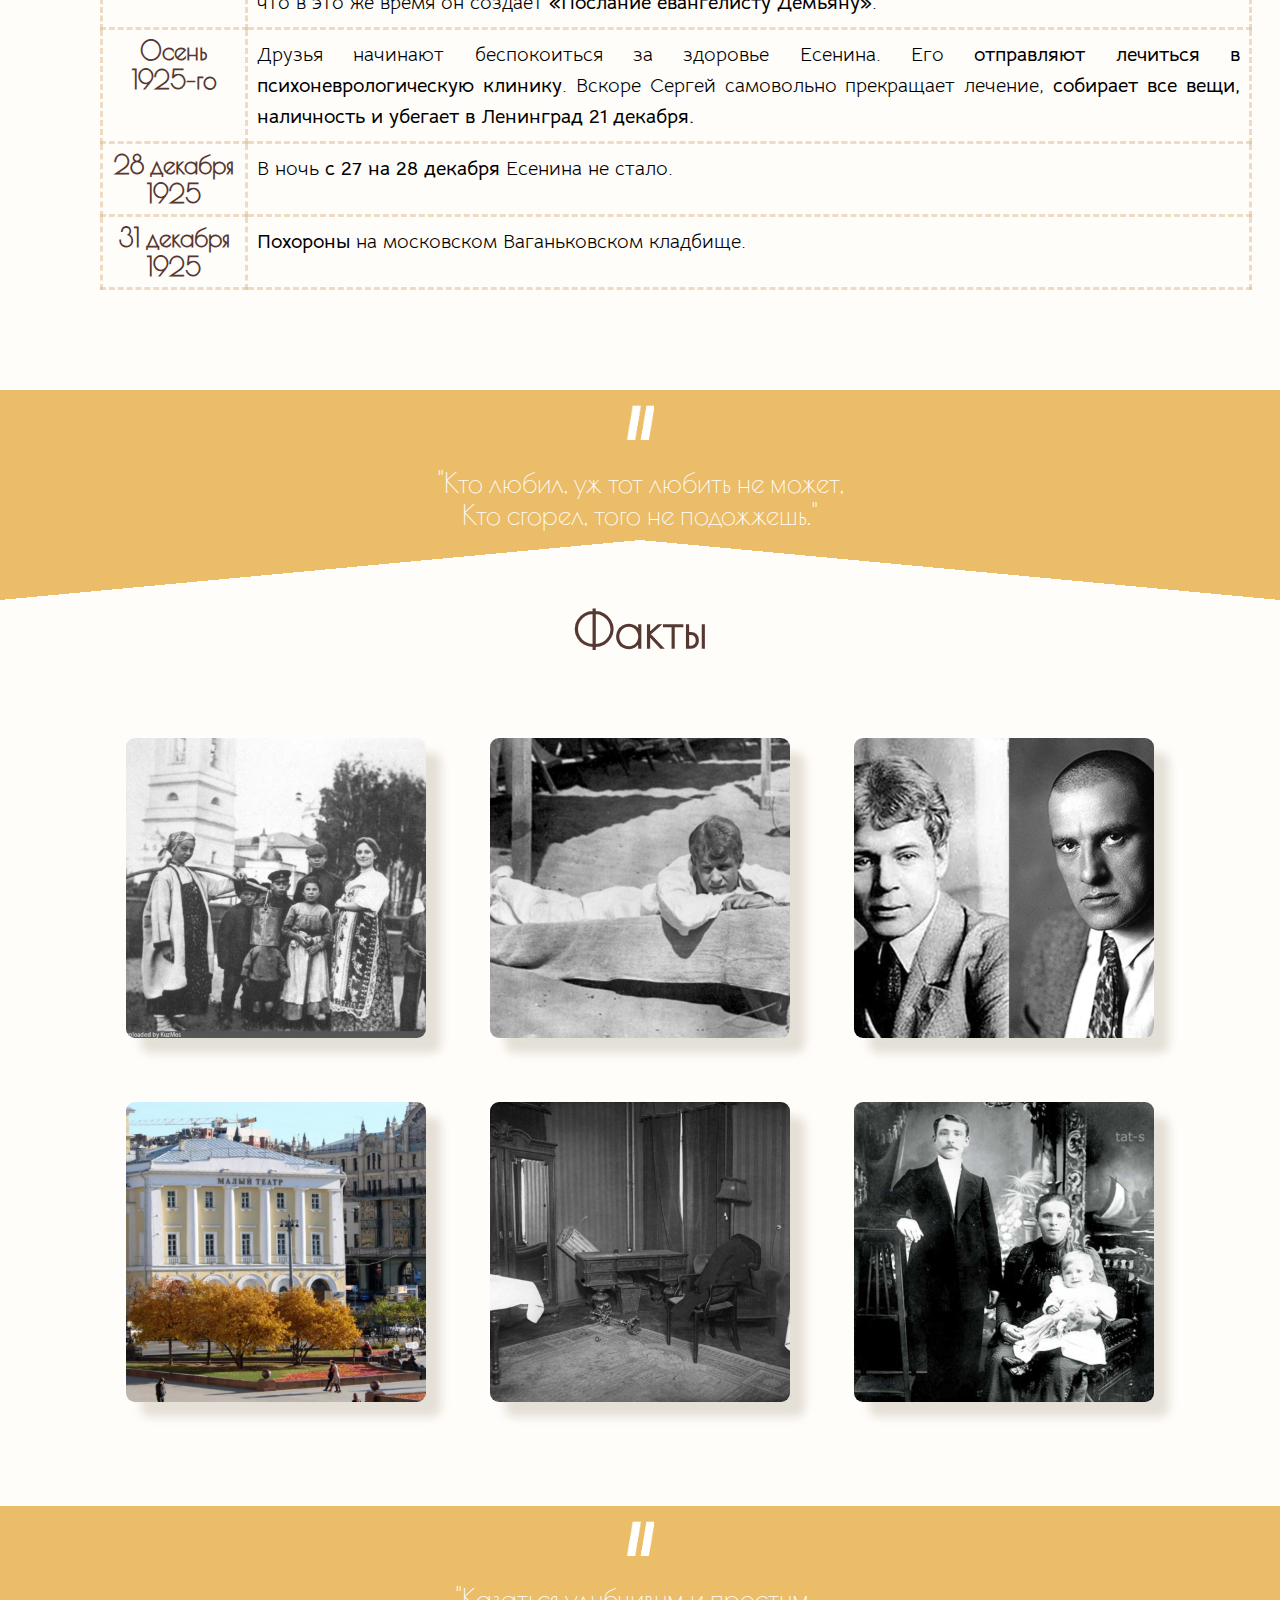
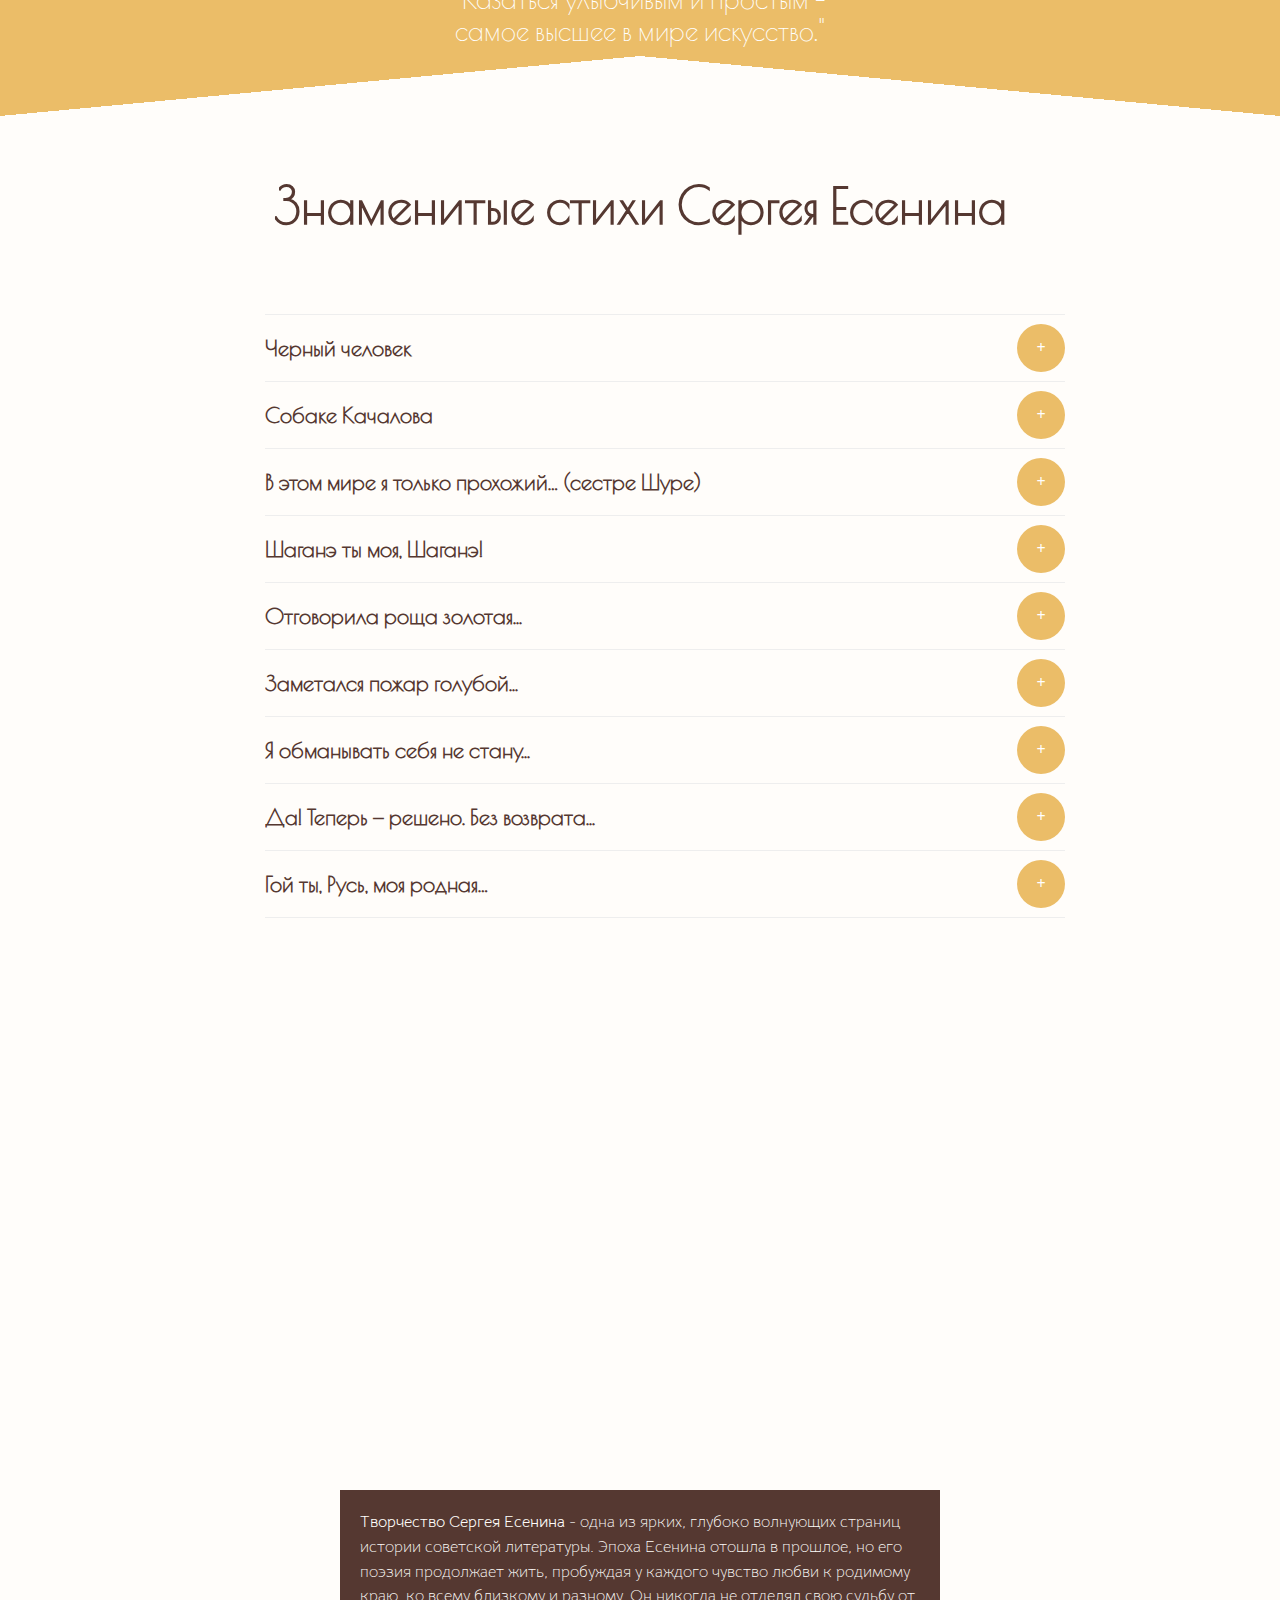
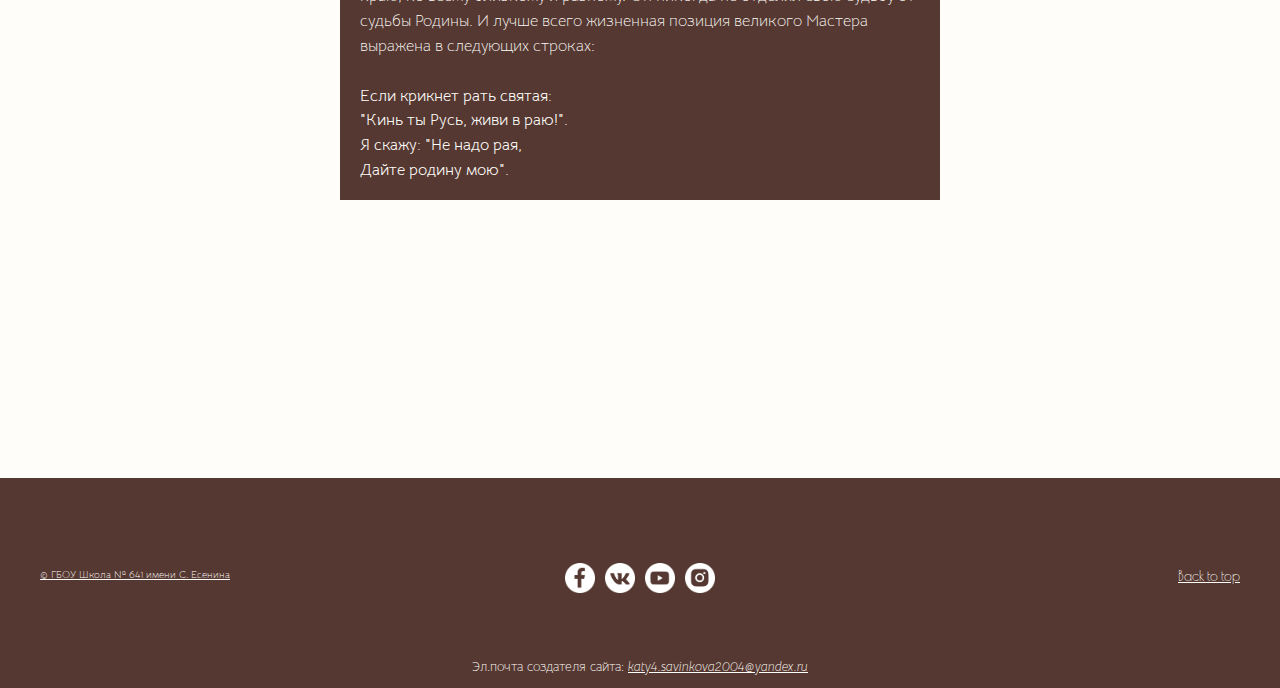
==== commit 6cc5e442: "made squares in the  fist and the second blockes" ====
--- a/src/index.html
+++ b/src/index.html
@@ -37,8 +37,13 @@
         <img id="arrow" ,
             src="https://static.tildacdn.com/tild3264-3866-4032-a231-343364643838/arrow-downgif8d9aec7.gif">
     </div>
-
+    
     <div class="secblock">
+        <div class="square1"><div class="inner-square1"></div></div>
+        <div class="square2"><div class="inner-square2"></div></div>
+        <div class="square3"><div class="inner-square3"></div></div>
+        <div class="square4"><div class="inner-square4"></div></div>
+        <div class="square5"><div class="inner-square5"></div></div>
         <h1 class="name">Сергей Александрович Есенин</h1>
         <br>
         <h3 class="name-two">великий русский поэт, представитель новокрестьянского поэтического искусства и имажинизма в
@@ -52,6 +57,11 @@
         <h3 class="name-three">Перед тем как ты узнаешь о самом главном в жизни и творчестве Сергея Есенина, мы хотим
             предложить тебе пройти следующий тест на проверку знаний поэте (он не займет много времени, так что ты смело
             можешь начать проходить его).</h3>
+        <div class="square21"><div class="inner-square21"></div></div>
+        <div class="square22"><div class="inner-square22"></div></div>
+        <div class="square23"><div class="inner-square23"></div></div>
+        <div class="square24"><div class="inner-square24"></div></div>
+        <div class="square25"><div class="inner-square25"></div></div>
     </div>
 
     <script>
@@ -333,7 +343,7 @@
             <div class="tab">
                 <input id="tab-one" type="checkbox" name="tabs">
                 <label for="tab-one">
-                    <h1 class="poetry-name">Черный человек</h1>
+                    <h2 class="poetry-name">Черный человек</h2>
                 </label>
                 <div class="tab-content">
                     <h3>Друг мой, друг мой,<br>
--- a/src/index.css
+++ b/src/index.css
@@ -104,10 +104,83 @@
 }
 
 /*second block*/
+/*squares*/
+.square1 {
+  width: 108px;
+  height: 108px;
+  position: absolute;
+  top: 80px;
+  left: 60px;
+}
+.inner-square1 {
+  width: 108px;
+  height: 108px;
+  transform: rotate(20deg);
+  background-color: #ebbd68;
+}
+
+.square2 {
+  width: 93px;
+  height: 93px;
+  position: absolute;
+  top: 175px;
+  left: 100px;
+}
+.inner-square2 {
+  width: 93px;
+  height: 93px;
+  transform: rotate(30deg);
+  background-color: #face7d;
+}
+
+.square3 {
+  width: 65px;
+  height: 65px;
+  position: absolute;
+  top: 240px;
+  left: 200px;
+}
+.inner-square3 {
+  width: 65px;
+  height: 65px;
+  transform: rotate(100deg);
+  background-color: #ffe8bd;
+}
+
+.square4 {
+  width: 56px;
+  height: 56px;
+  position: absolute;
+  top: 30px;
+  left: 240px;
+}
+.inner-square4 {
+  width: 56px;
+  height: 56px;
+  transform: rotate(250deg);
+  background-color: #f2cd88;
+}
+
+.square5 {
+  width: 52px;
+  height: 52px;
+  position: absolute;
+  top: 65px;
+  left: 160px;
+}
+.inner-square5 {
+  width: 52px;
+  height: 52px;
+  transform: rotate(120deg);
+  background-color: #ffdb99;
+}
+/*squares' finish*/
+
 .secblock {
   height: 220px;
   width: 100%;
   text-align: center;
+  position: relative;
 }
 
 .name {
@@ -160,10 +233,83 @@
 }
 
 /*third block*/
+/*squares*/
+.square21 {
+  width: 80px;
+  height: 80px;
+  position: absolute;
+  top: 70px;
+  right: 60px;
+}
+.inner-square21 {
+  width: 80px;
+  height: 80px;
+  transform: rotate(40deg);
+  background-color: #ebbd68;
+}
+
+.square22 {
+  width: 70px;
+  height: 70px;
+  position: absolute;
+  top: 120px;
+  right: 160px;
+}
+.inner-square22 {
+  width: 70px;
+  height: 70px;
+  transform: rotate(70deg);
+  background-color: #fad48e;
+}
+
+.square23 {
+  width: 67px;
+  height: 67px;
+  position: absolute;
+  top: 25px;
+  right: 65px;
+}
+.inner-square23 {
+  width: 67px;
+  height: 67px;
+  transform: rotate(160deg);
+  background-color: #f0d295;
+}
+
+.square24 {
+  width: 45px;
+  height: 45px;
+  position: absolute;
+  top: 140px;
+  right: 270px;
+}
+.inner-square24 {
+  width: 45px;
+  height: 45px;
+  transform: rotate(210deg);
+  background-color: #f7ddac;
+}
+
+.square25 {
+  width: 35px;
+  height: 35px;
+  position: absolute;
+  top: -25px;
+  right: 120px;
+}
+.inner-square25 {
+  width: 35px;
+  height: 35px;
+  transform: rotate(145deg);
+  background-color: #f7ddac;
+}
+/*squares' finish*/
+
 .thirdblock {
   margin-top: 90px;
   width: 100%;
   text-align: center;
+  position: relative;
 }
 .name-three {
   font-size: 20px;
@@ -240,6 +386,7 @@
   color: #000;
   font-size: 20px;
   font-weight: 400;
+  text-align: justify;
 }
 
 /*childhood*/
@@ -405,6 +552,7 @@
   font-size: 20px;
   line-height: 1.55;
   font-weight: 400;
+  text-align: justify;
 }
 
 /*facts*/
@@ -512,7 +660,7 @@
   border-top: 1px solid #eee;
 }
 
-.tab h1 {
+.tab h2 {
   color: #553831;
   text-align: left;
   font-size: 22px;
@@ -538,8 +686,8 @@
   transition: max-height 0.35s;
 }
 
-.tab-content h2 {
-  font-size: 16px;
+.tab-content h3 {
+  font-size: 18px;
   font-weight: 300;
   color: #000;
   margin-bottom: 25px;
@@ -672,6 +820,61 @@
 
 /*media*/
 /*laptop L*/
+@media screen and (min-width: 1305px) {
+/*squares*/
+.square1 {
+  top: 80px;
+  left: 230px;
+}
+
+.square2 {
+  top: 175px;
+  left: 270px;
+}
+
+.square3 {
+  top: 240px;
+  left: 370px;
+}
+
+.square4 {
+  top: 30px;
+  left: 410px;
+}
+
+.square5 {
+  top: 65px;
+  left: 330px;
+}
+/*squares' finish*/
+
+/*squares*/
+.square21 {
+  top: 70px;
+  right: 240px;
+}
+
+.square22 {
+  top: 120px;
+  right: 340px;
+}
+
+.square23 {
+  top: 25px;
+  right: 245px;
+}
+
+.square24 {
+  top: 140px;
+  right: 450px;
+}
+
+.square25 {
+  top: -25px;
+  right: 300px;
+}
+/*squares' finish*/
+}
 @media screen and (max-width: 1440px) and (min-width: 1025px) {
   .childhood {
     margin-left: 11%;
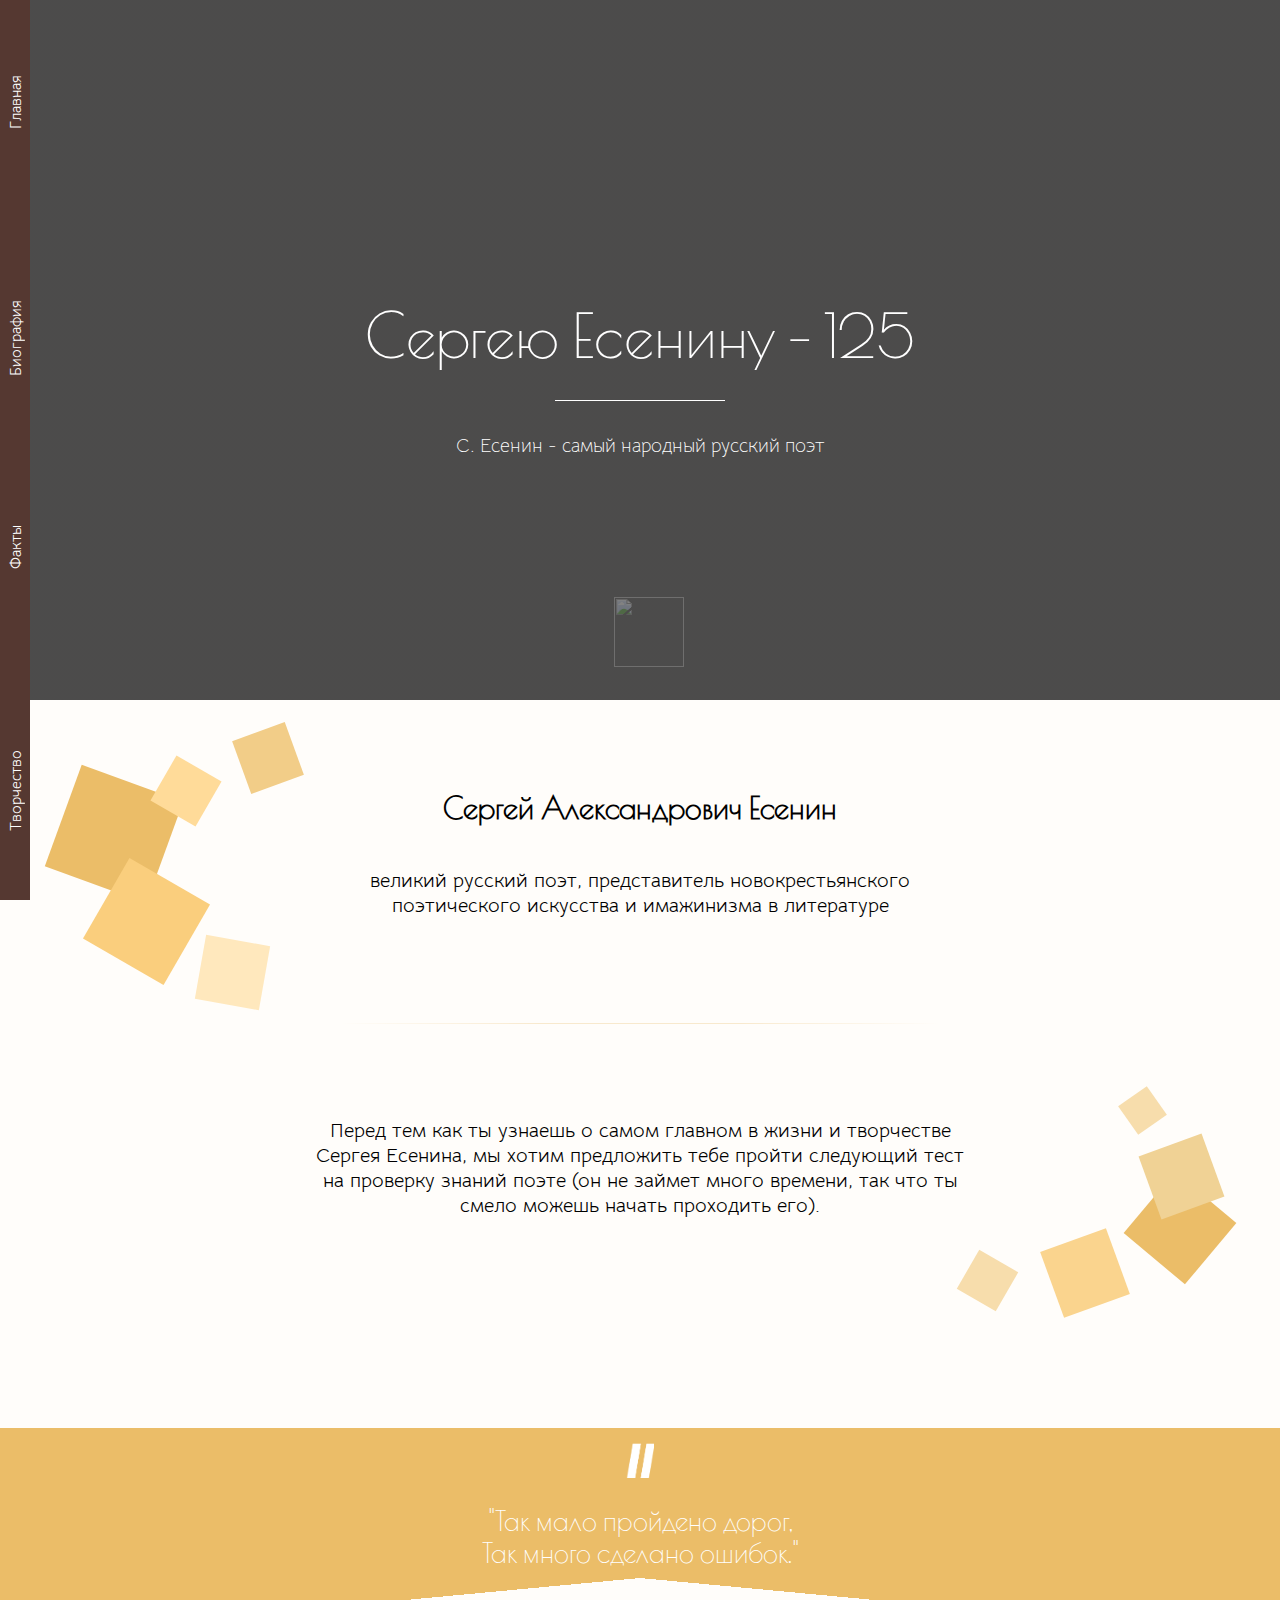
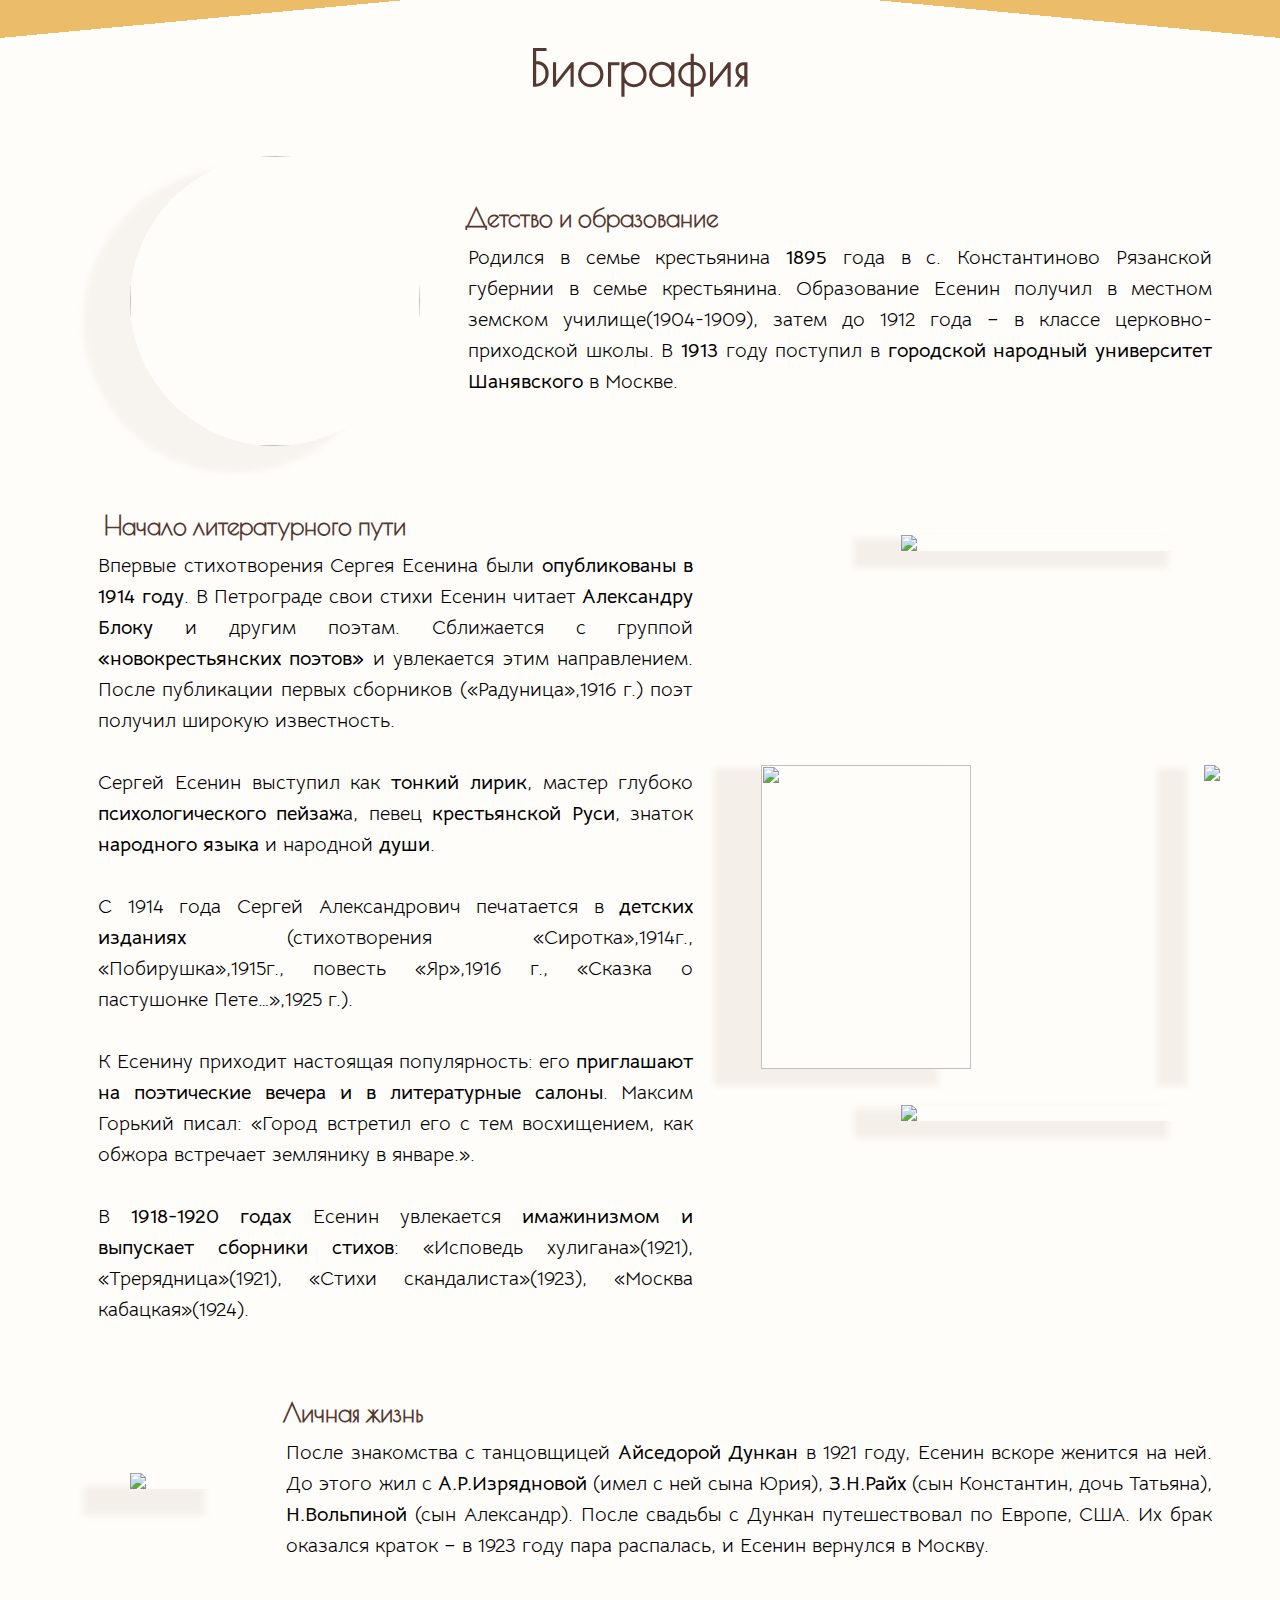
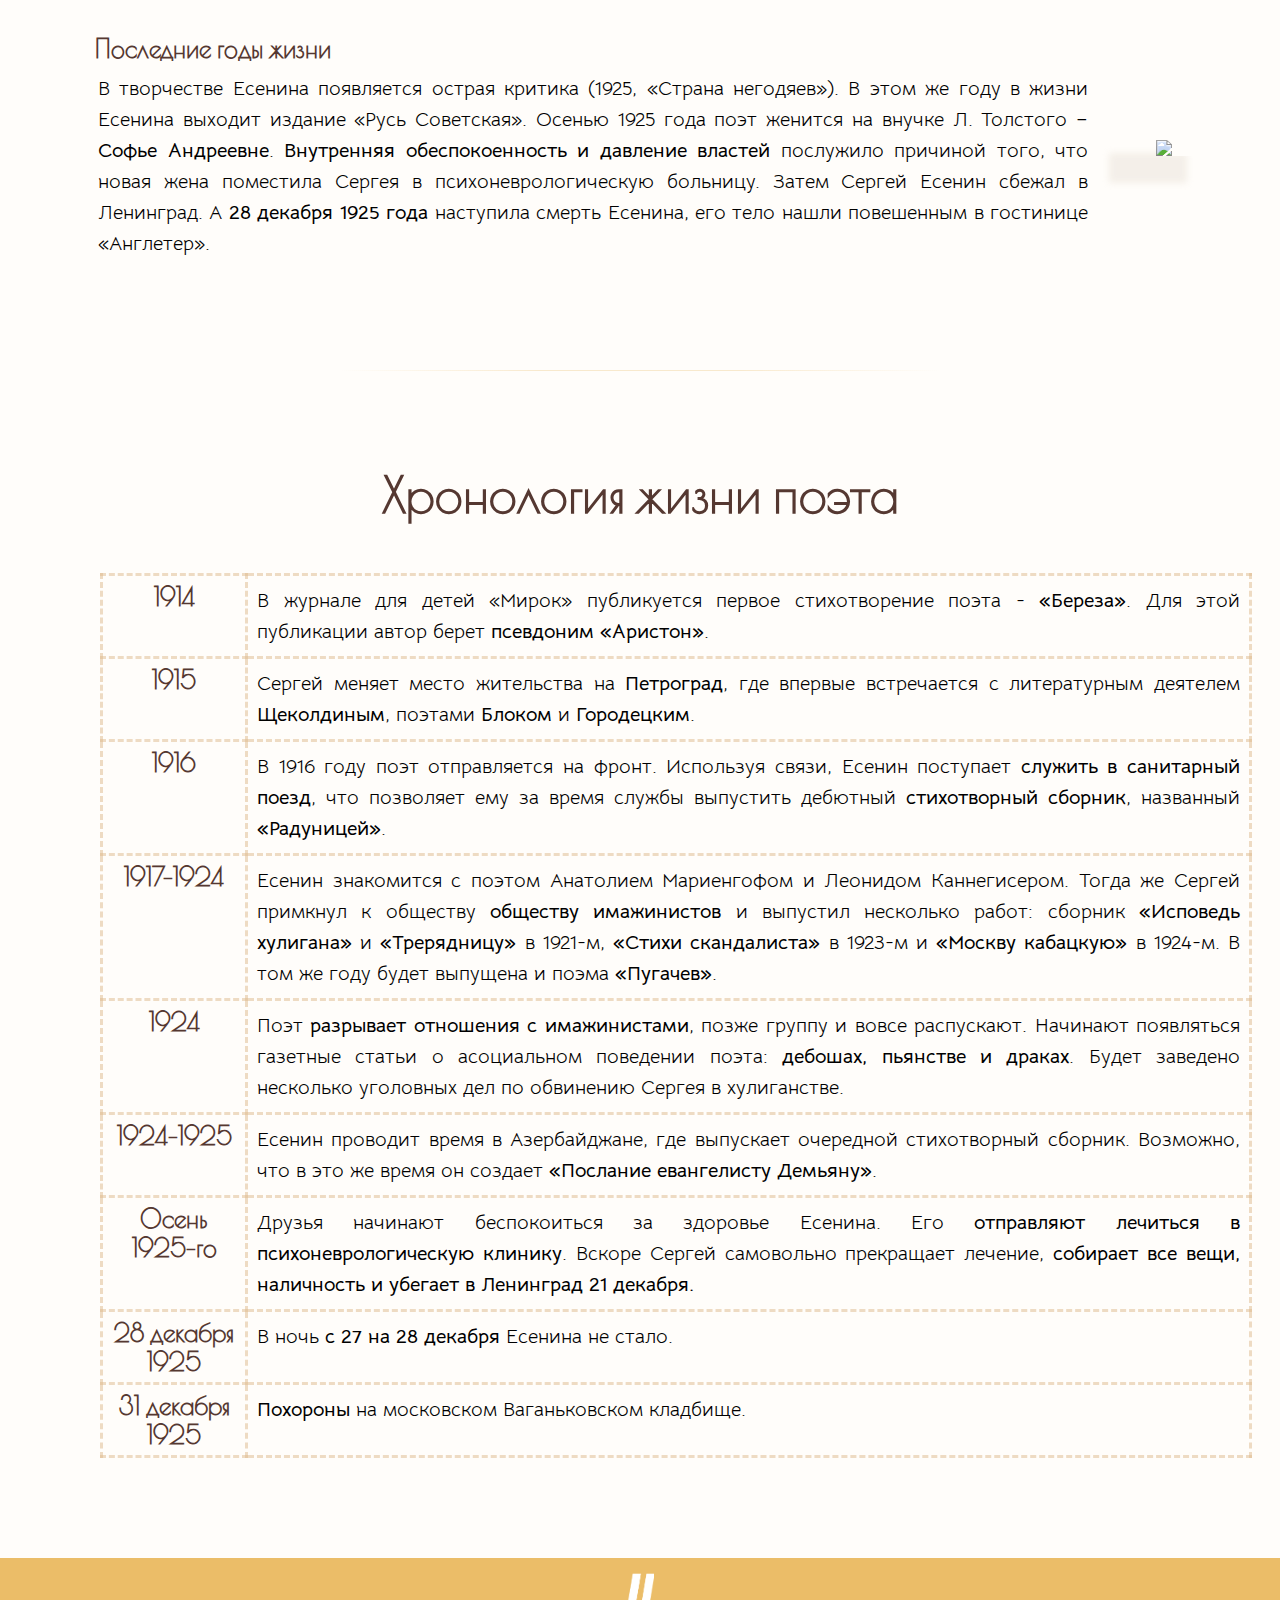
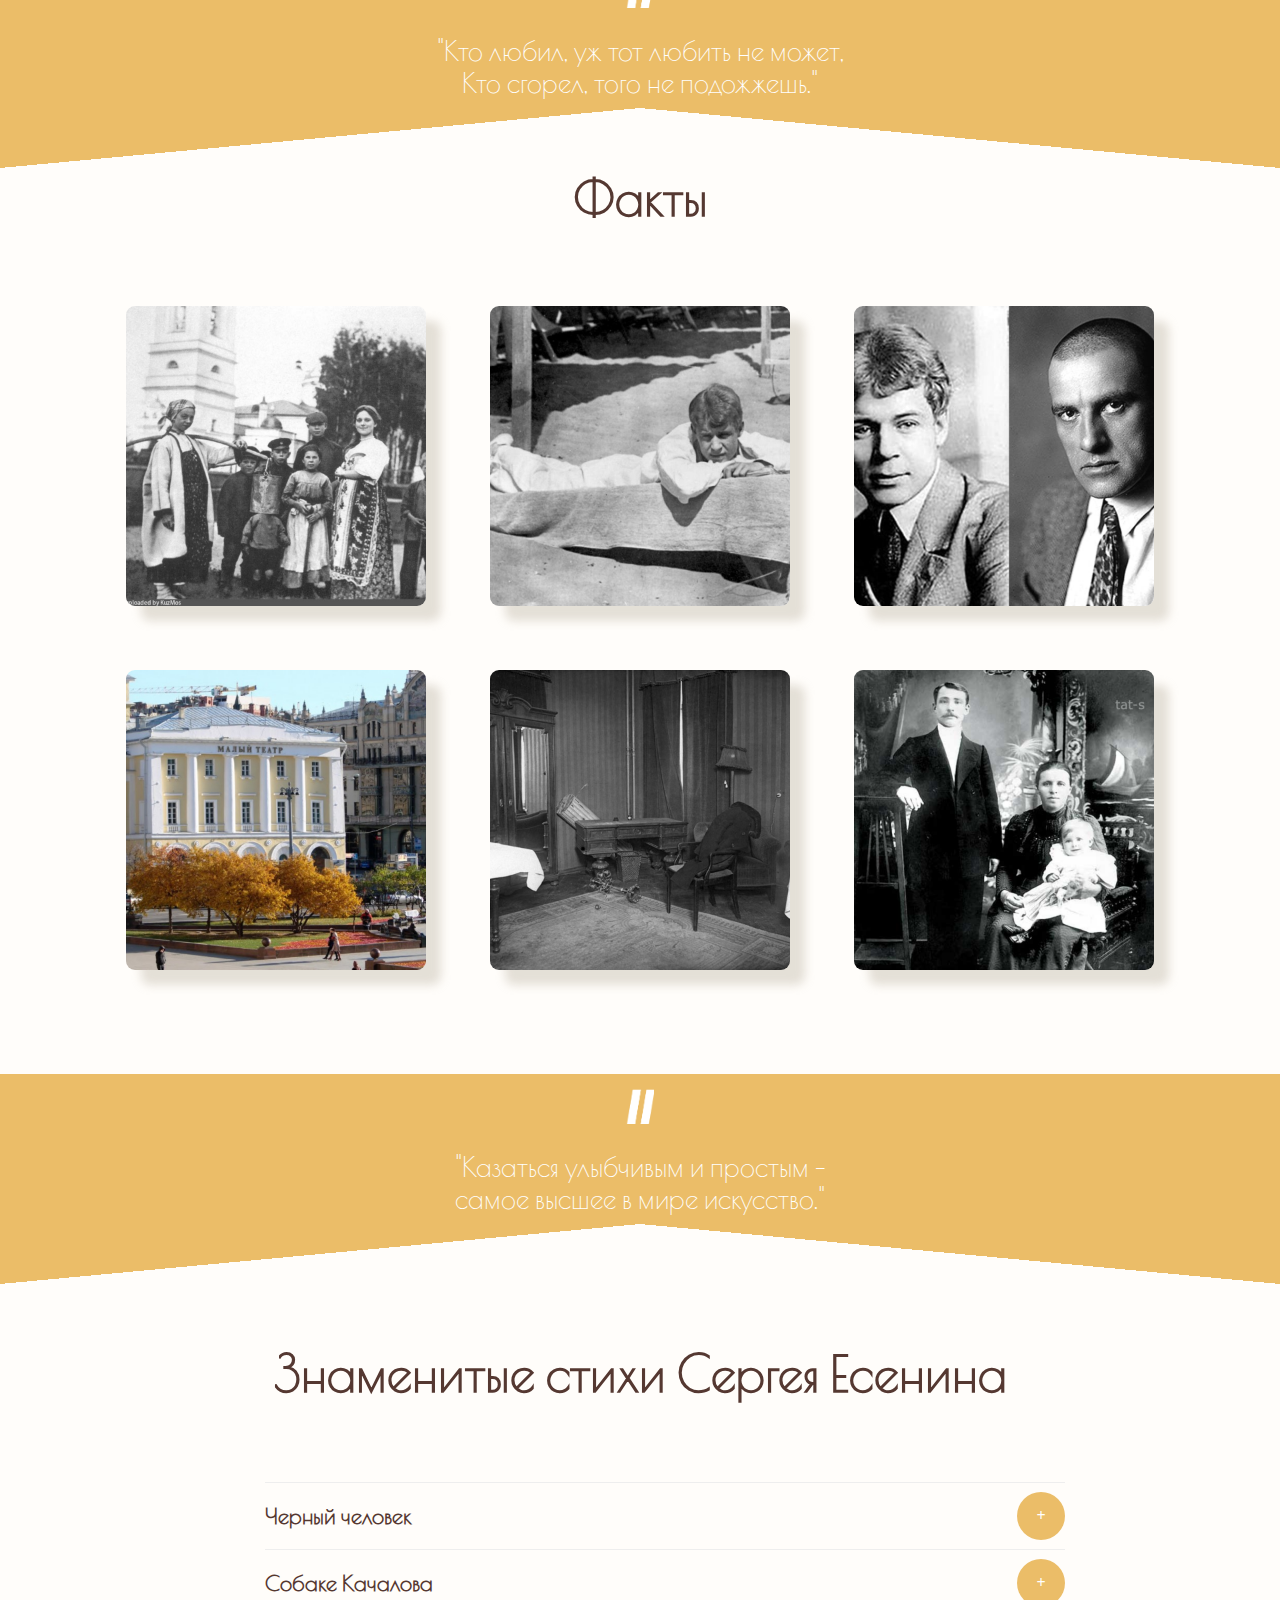
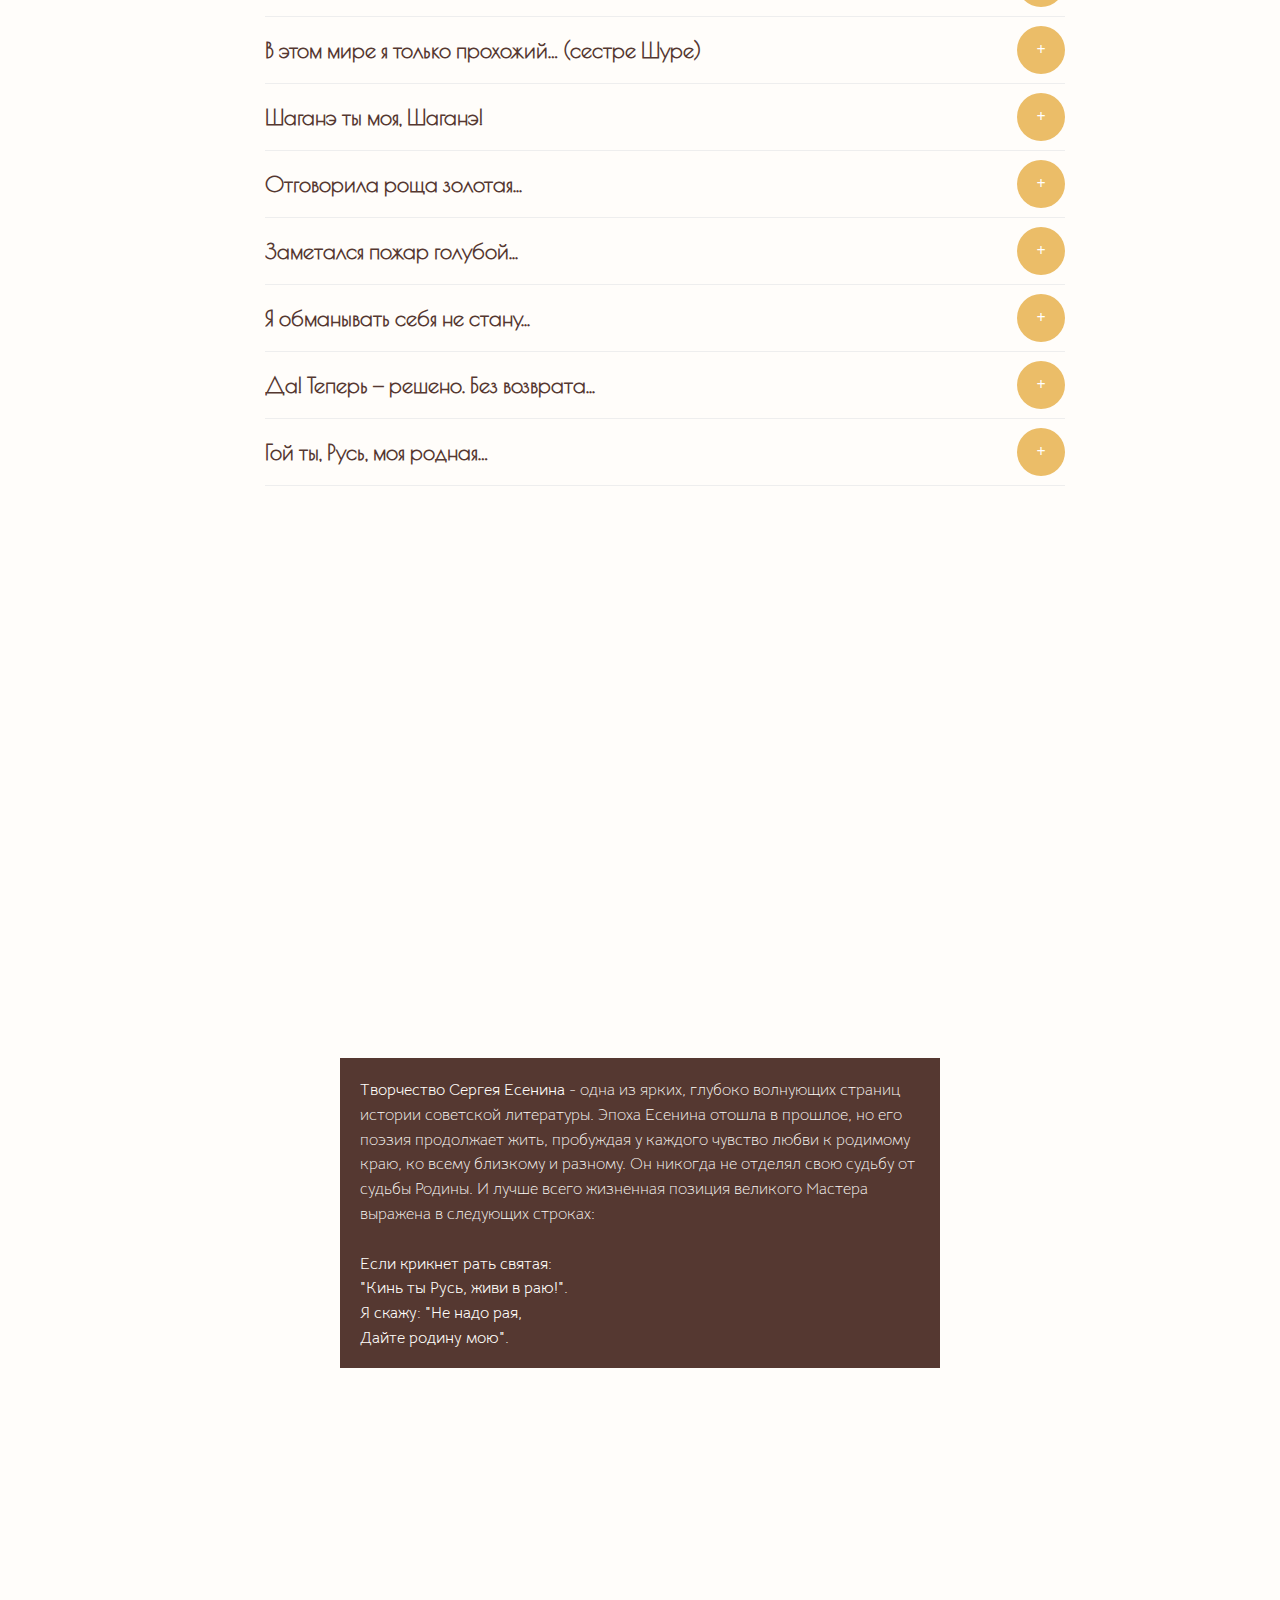
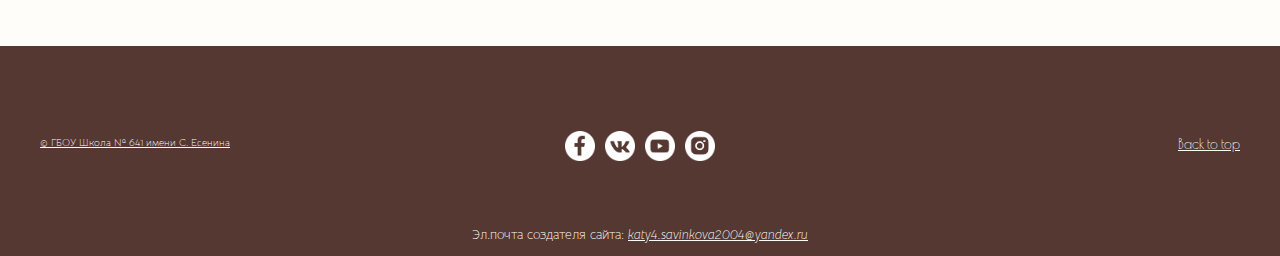
==== commit a197820c: "change the biography" ====
--- a/src/index.html
+++ b/src/index.html
@@ -87,7 +87,7 @@
     </div>
 
     <div class="biography"><a name="biography"></a>
-        <h1 class="high">Биография</h1>
+        <h2 class="high">Биография</h2>
         <div class="biography-text">
             <div class="childhood">
                 <img src="../images/biography1.jpg" class="portrait">
--- a/src/index.css
+++ b/src/index.css
@@ -367,8 +367,7 @@
 /*biography*/
 .biography-text {
   margin-top: 60px;
-  margin-bottom: 60px;
-  margin-left: 100px;
+  margin-left: 90px;
   margin-right: 60px;
 }
 .high {
@@ -392,14 +391,12 @@
 /*childhood*/
 .childhood {
   display: flex;
-  justify-content: space-between;
   align-items: center;
-  margin-left: 15%;
-  margin-right: 10%;
   margin-bottom: 60px;
 }
 
 .portrait {
+  margin-left: 40px;
   width: 290px;
   height: 290px;
   border-radius: 100%;
@@ -407,7 +404,8 @@
 }
 
 .p-childhood {
-  width: 700px;
+  width: auto;
+  padding-left: 40px;
 }
 
 .childhood .subtitle{
@@ -420,14 +418,12 @@
   display: flex;
   justify-content: space-between;
   align-items: center;
-  margin-left: 10%;
-  margin-right: 10%;
   flex-direction: row;
   margin-bottom: 60px;
 }
 
 .p-biography {
-  width: 600px;
+  width: 800px;
 }
 
 .biography .subtitle {
@@ -436,37 +432,43 @@
 }
 
 .biography-imgs {
-  display: flex;
-  flex-direction: column;
-  width: 550px;
-  margin-left: 25px;
+  position: relative;
+  width: 600px;
+  margin-left: 60px;
+  height: 750px;
 }
 
 .biography2 {
   width: 300px;
-  box-shadow: -40px 20px 7px 7px rgb(199 186 163 / 20%);
-  align-self: flex-start;
-  margin-bottom: 10px;
+  box-shadow: -40px 10px 7px 7px rgb(199 186 163 / 20%);
+  position: absolute;
+  top: -10px;
+  left: 140px;
 }
 
 .biography3 {
   width: 210px;
-  box-shadow: -40px 20px 7px 7px rgb(199 186 163 / 20%);
-  margin-left: 60%;
-  margin-bottom: 10px;
+  height: 304px;
+  box-shadow: -40px 10px 7px 7px rgb(199 186 163 / 20%);
+  position: absolute;
+  top: 220px;
+  left: 0px;
 }
 
 .biography4 {
-  width: 190px;
-  box-shadow: -40px 20px 7px 7px rgb(199 186 163 / 20%);
-  margin-left: 5%;
-  margin-bottom: 10px;
+  height: 304px;
+  box-shadow: -40px 10px 7px 7px rgb(199 186 163 / 20%);
+  position: absolute;
+  top: 220px;
+  right: 0px;
 }
 
 .biography5 {
   width: 300px;
-  box-shadow: -40px 20px 7px 7px rgb(199 186 163 / 20%);
-  align-self: flex-end;
+  box-shadow: -40px 10px 7px 7px rgb(199 186 163 / 20%);
+  position: absolute;
+  top: 560px;
+  left: 140px;
 }
 
 /*private-life*/
@@ -474,18 +476,18 @@
   display: flex;
   justify-content: space-between;
   align-items: center;
-  margin-left: 13%;
-  margin-right: 10%;
   margin-bottom: 60px;
 }
 
 .love {
   width: 400px;
   box-shadow: -40px 20px 7px 7px rgb(199 186 163 / 20%);
+  margin-left: 40px;
 }
 
 .p-love {
-  width: 700px;
+  width: auto;
+  padding-left: 40px;
 }
 
 .private-life .subtitle {
@@ -498,9 +500,6 @@
   display: flex;
   justify-content: space-between;
   align-items: center;
-  margin-left: 10%;
-  margin-right: 10%;
-  margin-bottom: 60px;
 }
 
 .last-portrait {
@@ -510,7 +509,8 @@
 }
 
 .p-death {
-  width: 700px;
+  width: auto;
+  padding-right: 40px;
 }
 
 .death .subtitle {
@@ -821,47 +821,46 @@
 /*media*/
 /*laptop L*/
 @media screen and (min-width: 1305px) {
-/*squares*/
+/*squares1*/
 .square1 {
-  top: 80px;
-  left: 230px;
+  top: 100px;
+  left: 190px;
 }
 
 .square2 {
-  top: 175px;
-  left: 270px;
+  top: 190px;
+  left: 240px;
 }
 
 .square3 {
-  top: 240px;
-  left: 370px;
+  top: 260px;
+  left: 380px;
 }
 
 .square4 {
-  top: 30px;
-  left: 410px;
+  top: 25px;
+  left: 400px;
 }
 
 .square5 {
-  top: 65px;
-  left: 330px;
-}
-/*squares' finish*/
-
-/*squares*/
+  top: 40px;
+  left: 300px;
+}
+
+/*squares2*/
 .square21 {
   top: 70px;
-  right: 240px;
+  right: 200px;
 }
 
 .square22 {
   top: 120px;
-  right: 340px;
+  right: 320px;
 }
 
 .square23 {
-  top: 25px;
-  right: 245px;
+  top: 10px;
+  right: 205px;
 }
 
 .square24 {
@@ -870,123 +869,53 @@
 }
 
 .square25 {
-  top: -25px;
-  right: 300px;
-}
-/*squares' finish*/
+  top: -60px;
+  right: 280px;
+}
 }
 @media screen and (max-width: 1440px) and (min-width: 1025px) {
-  .childhood {
-    margin-left: 11%;
-    margin-right: 6%;
-  }
-  .most-of-biography {
-    margin-left: 8%;
-    margin-right: 6%;
-  }
-  .biography-imgs {
-    width: 600px;
-    margin-left: 25px;
-  }
-  .biography .subtitle {
-    margin-left: 8px;
-  }
-  .private-life {
-    margin-left: 11%;
-    margin-right: 8%;
-  }
-  .p-love {
-    padding-left: 70px;
-  }
-  .private-life .subtitle {
-    margin-left: 8px;
-  }
-  .death {
-    margin-left: 7%;
-    margin-right: 6%;
-  }
-  .p-death {
-    width: 700px;
-  }
-  .death .subtitle {
-    margin-left: 8px;
-  }
+  
 }
 /*laptop*/
 @media screen and (max-width: 1024px) and (min-width: 769px) {
   /*biography*/
-  .childhood {
-    margin-left: 8%;
-    margin-right: 8%;
-  }
-  .portrait {
-    width: 250px;
-    height: 250px;
-    box-shadow: -25px 10px 7px 7px rgb(217 211 200 / 20%);
-  }
-  .p-childhood {
-    padding-left: 40px;
-  }
-  .childhood .subtitle{
-    margin-left: 8px;
-  }
-  .most-of-biography {
-    margin-left: 4%;
-    margin-right: 10%;
+  .biography-text {
+    margin-left: 70px;
+    margin-right: 40px;
   }
   .biography-imgs {
-    width: 300px;
-    margin-left: 25px;
-  }
-  .biography .subtitle {
-    margin-left: 8px;
+    margin-left: 40px;
+    height: 910px;
   }
   .biography2 {
-    width: 260px;
-    box-shadow: -25px 10px 7px 7px rgb(199 186 163 / 20%);
-    margin-bottom: 50px;
+    width: 280px;
+    box-shadow: -20px 10px 7px 7px rgb(199 186 163 / 20%);
+    top: -10px;
+    left: 50px;
   }
   .biography3 {
-    width: 170px;
-    box-shadow: -25px 10px 7px 7px rgb(199 186 163 / 20%);
-    margin-bottom: 50px;
-  }
+    width: auto;
+    height: 254px;
+    box-shadow: -20px 10px 7px 7px rgb(199 186 163 / 20%);
+    position: absolute;
+    top: 194px;
+    left: 0px;
+  }
+  
   .biography4 {
-    width: 160px;
-    box-shadow: -25px 10px 7px 7px rgb(199 186 163 / 20%);
-    margin-bottom: 50px;
-  }
+    height: 254px;
+    box-shadow: -20px 10px 7px 7px rgb(199 186 163 / 20%);
+    position: absolute;
+    top: 420px;
+    right: 0px;
+  }
+  
   .biography5 {
-    width: 260px;
-    box-shadow: -25px 10px 7px 7px rgb(199 186 163 / 20%);
-  }
-  .private-life {
-    margin-left: 7%;
-    margin-right: 8%;
-  }
-  .love {
-    width: 350px;
-    box-shadow: -25px 10px 7px 7px rgb(199 186 163 / 20%);
-  }
-  .p-love {
-    padding-left: 50px;
-  }
-  .private-life .subtitle {
-    margin-left: 8px;
-  }
-  .death {
-    margin-left: 5%;
-    margin-right: 5%;
-  }
-  .last-portrait {
-    width: 260px;
-    box-shadow: -25px 10px 7px 7px rgb(199 186 163 / 20%);
-  }
-  .p-death {
-    width: 700px;
-  }
-  .death .subtitle {
-    margin-left: 8px;
+    width: 280px;
+    box-shadow: -20px 10px 7px 7px rgb(199 186 163 / 20%);
+    position: absolute;
+    top: 700px;
+    left: 50px;
   }
   /*table*/
   table {
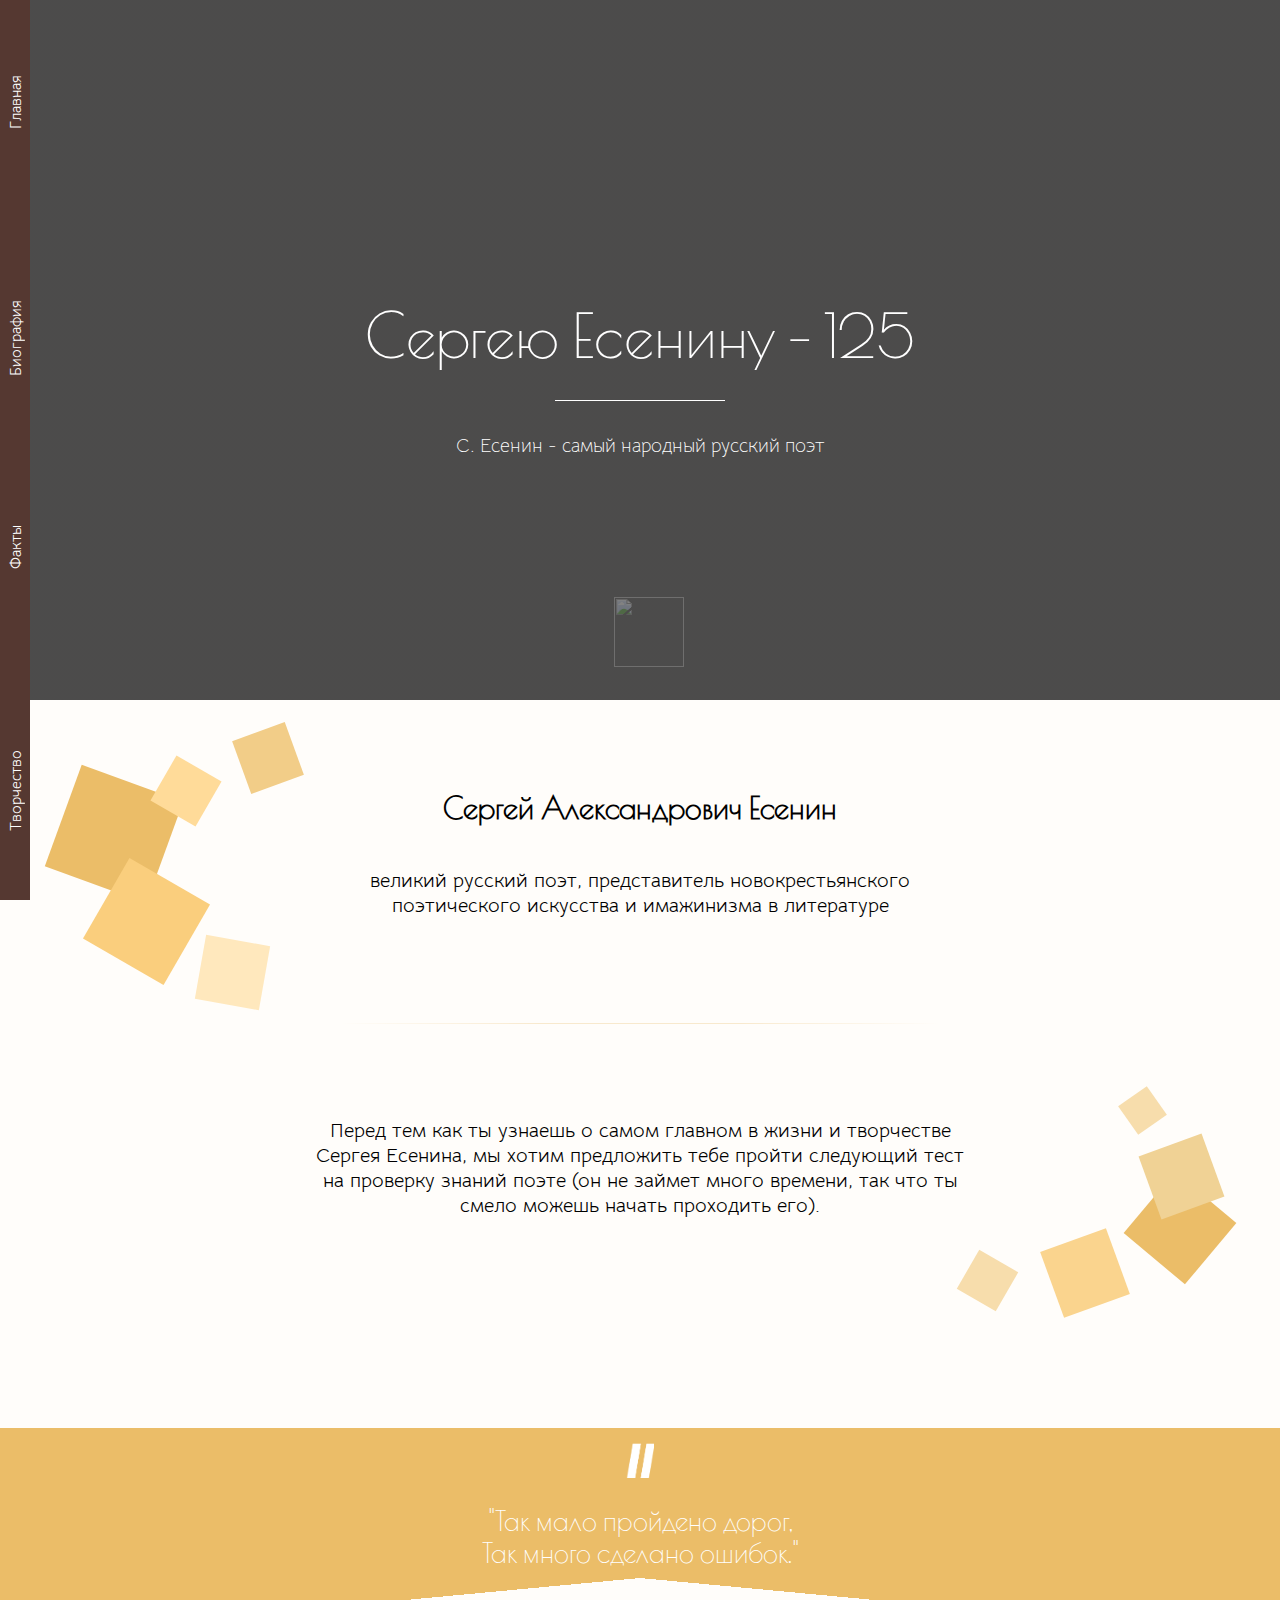
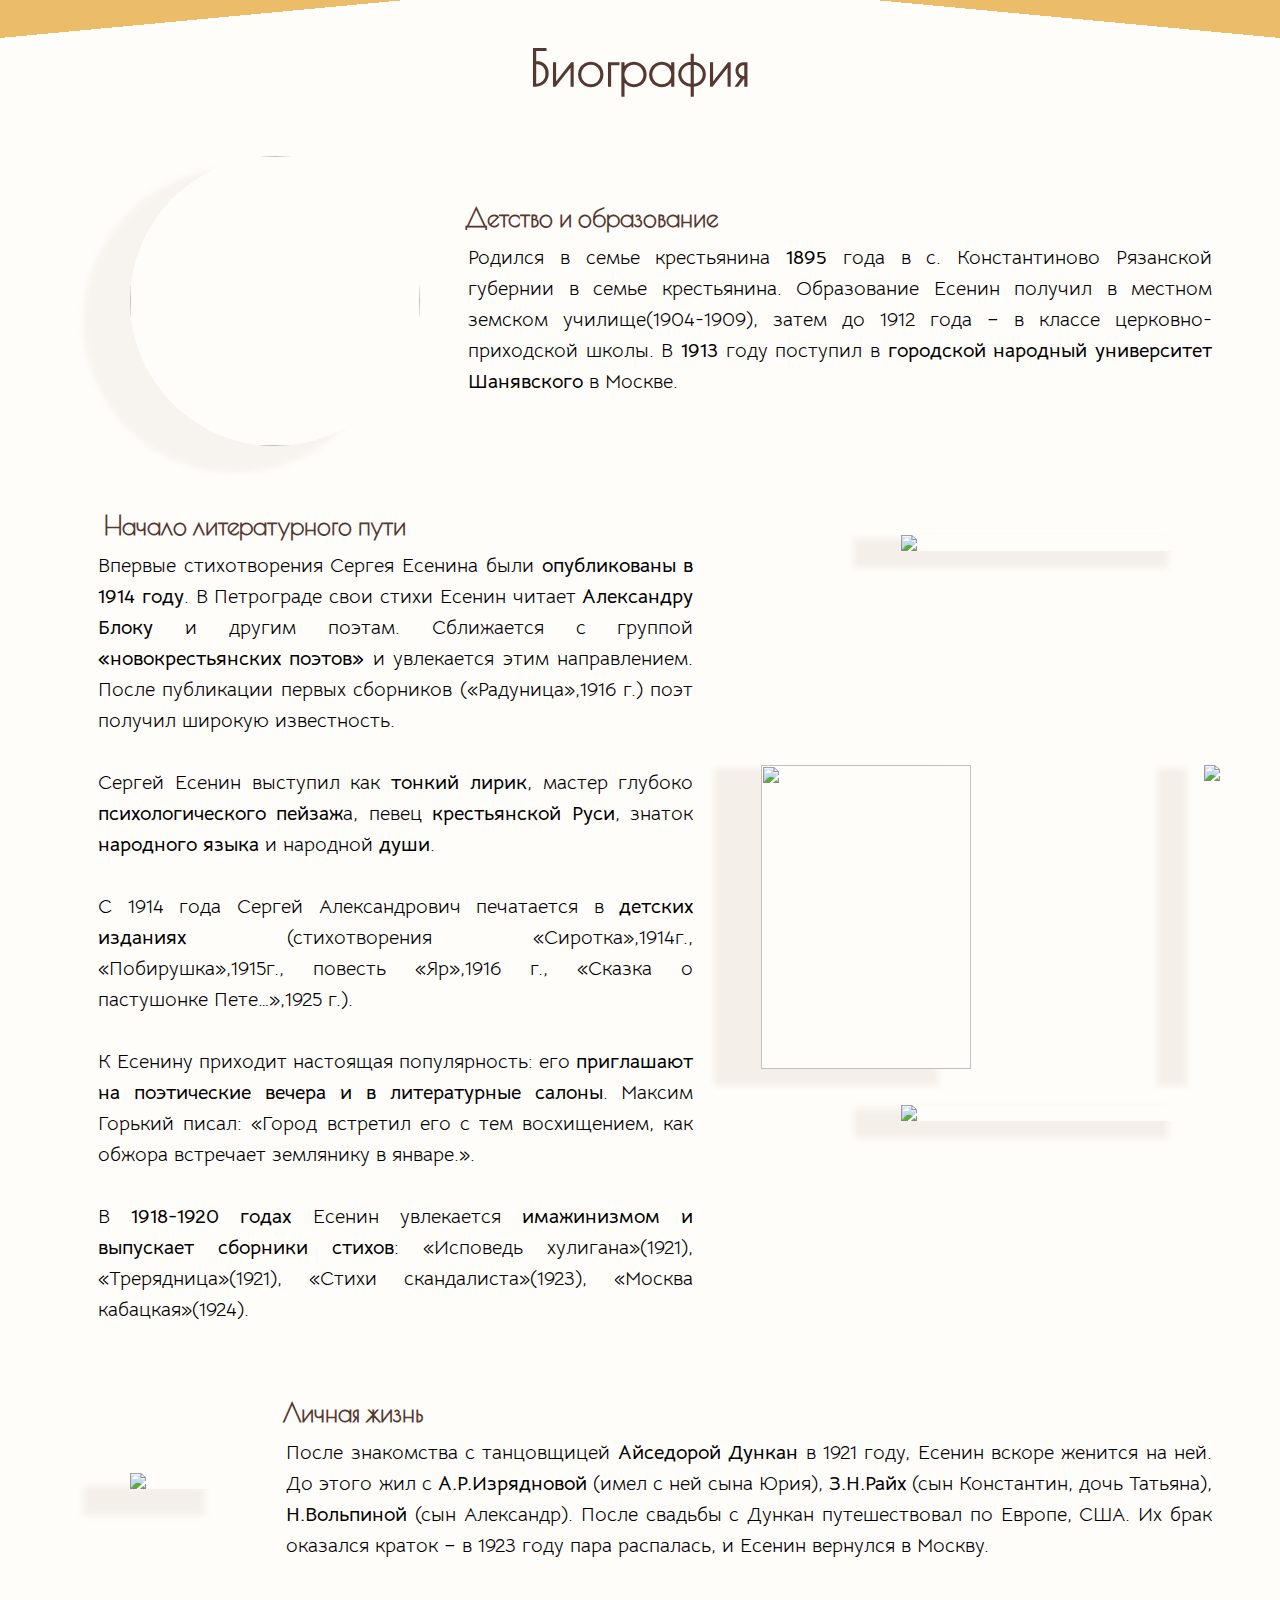
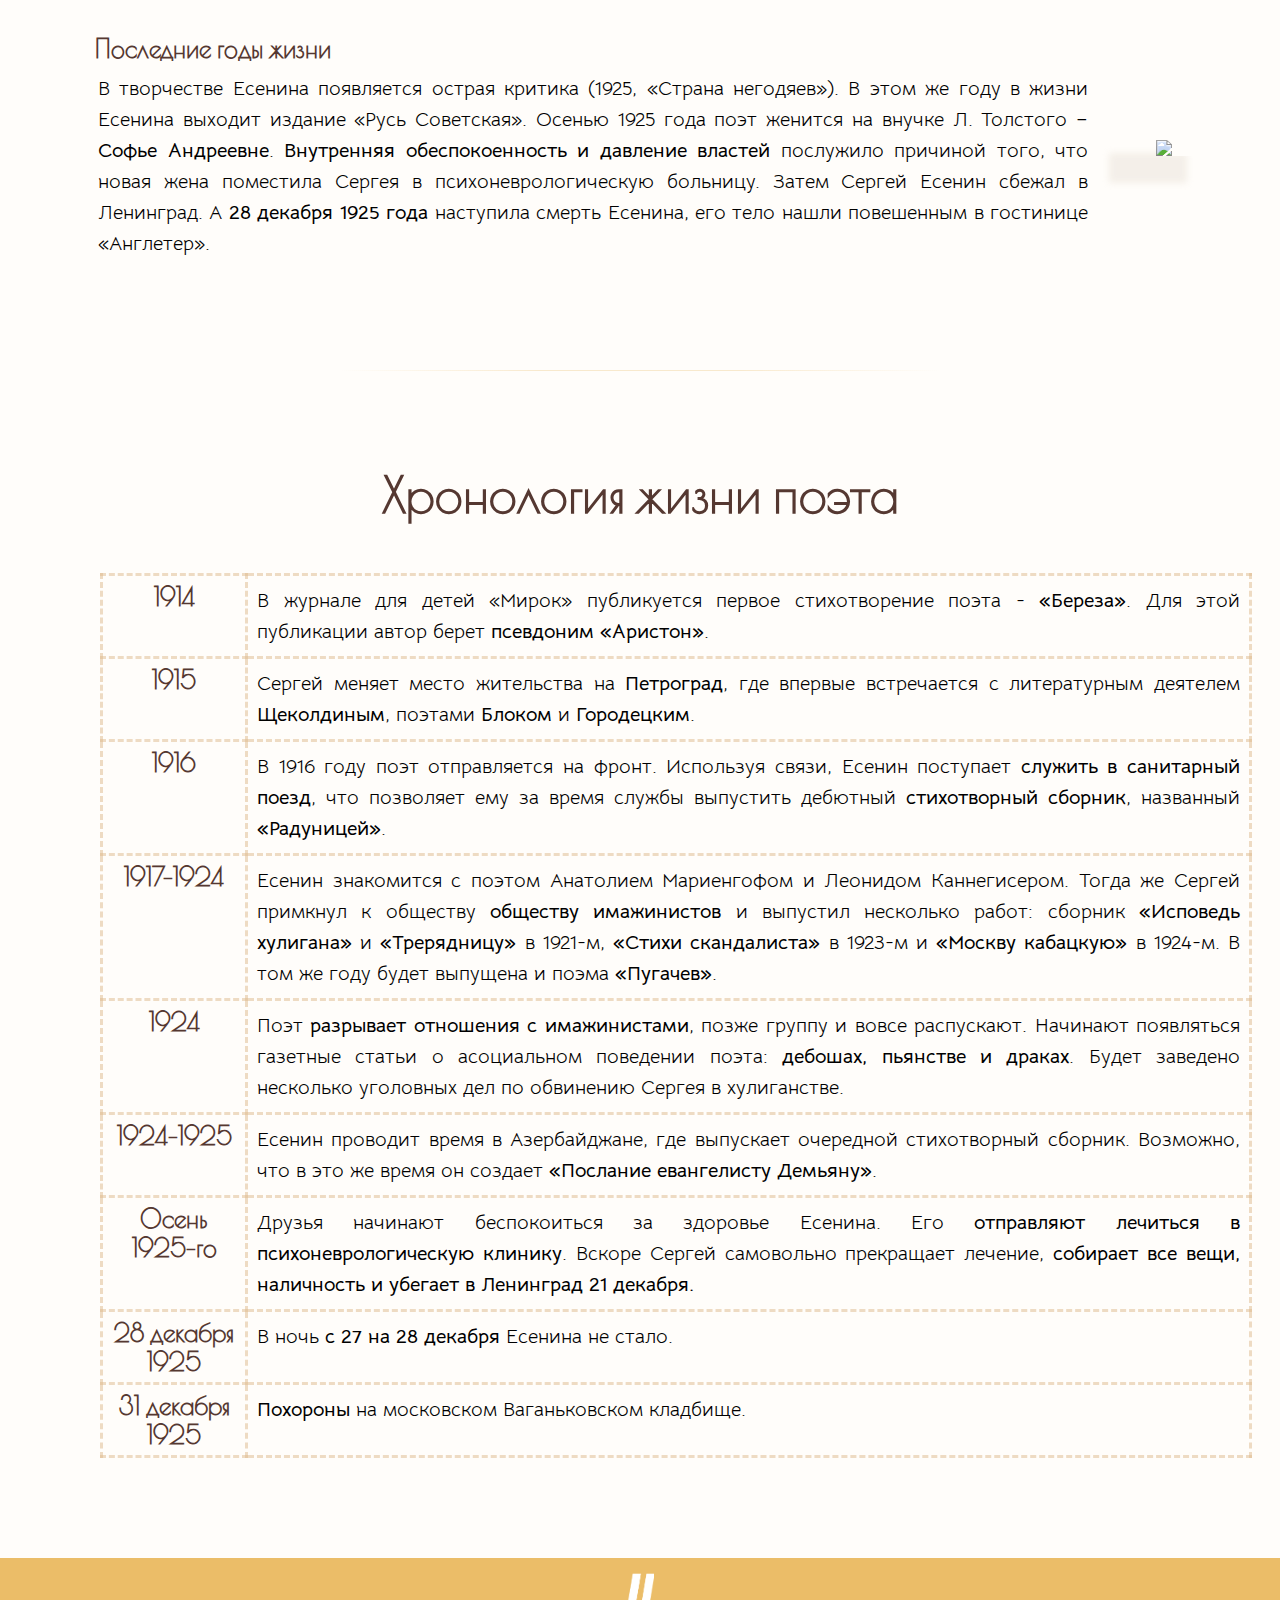
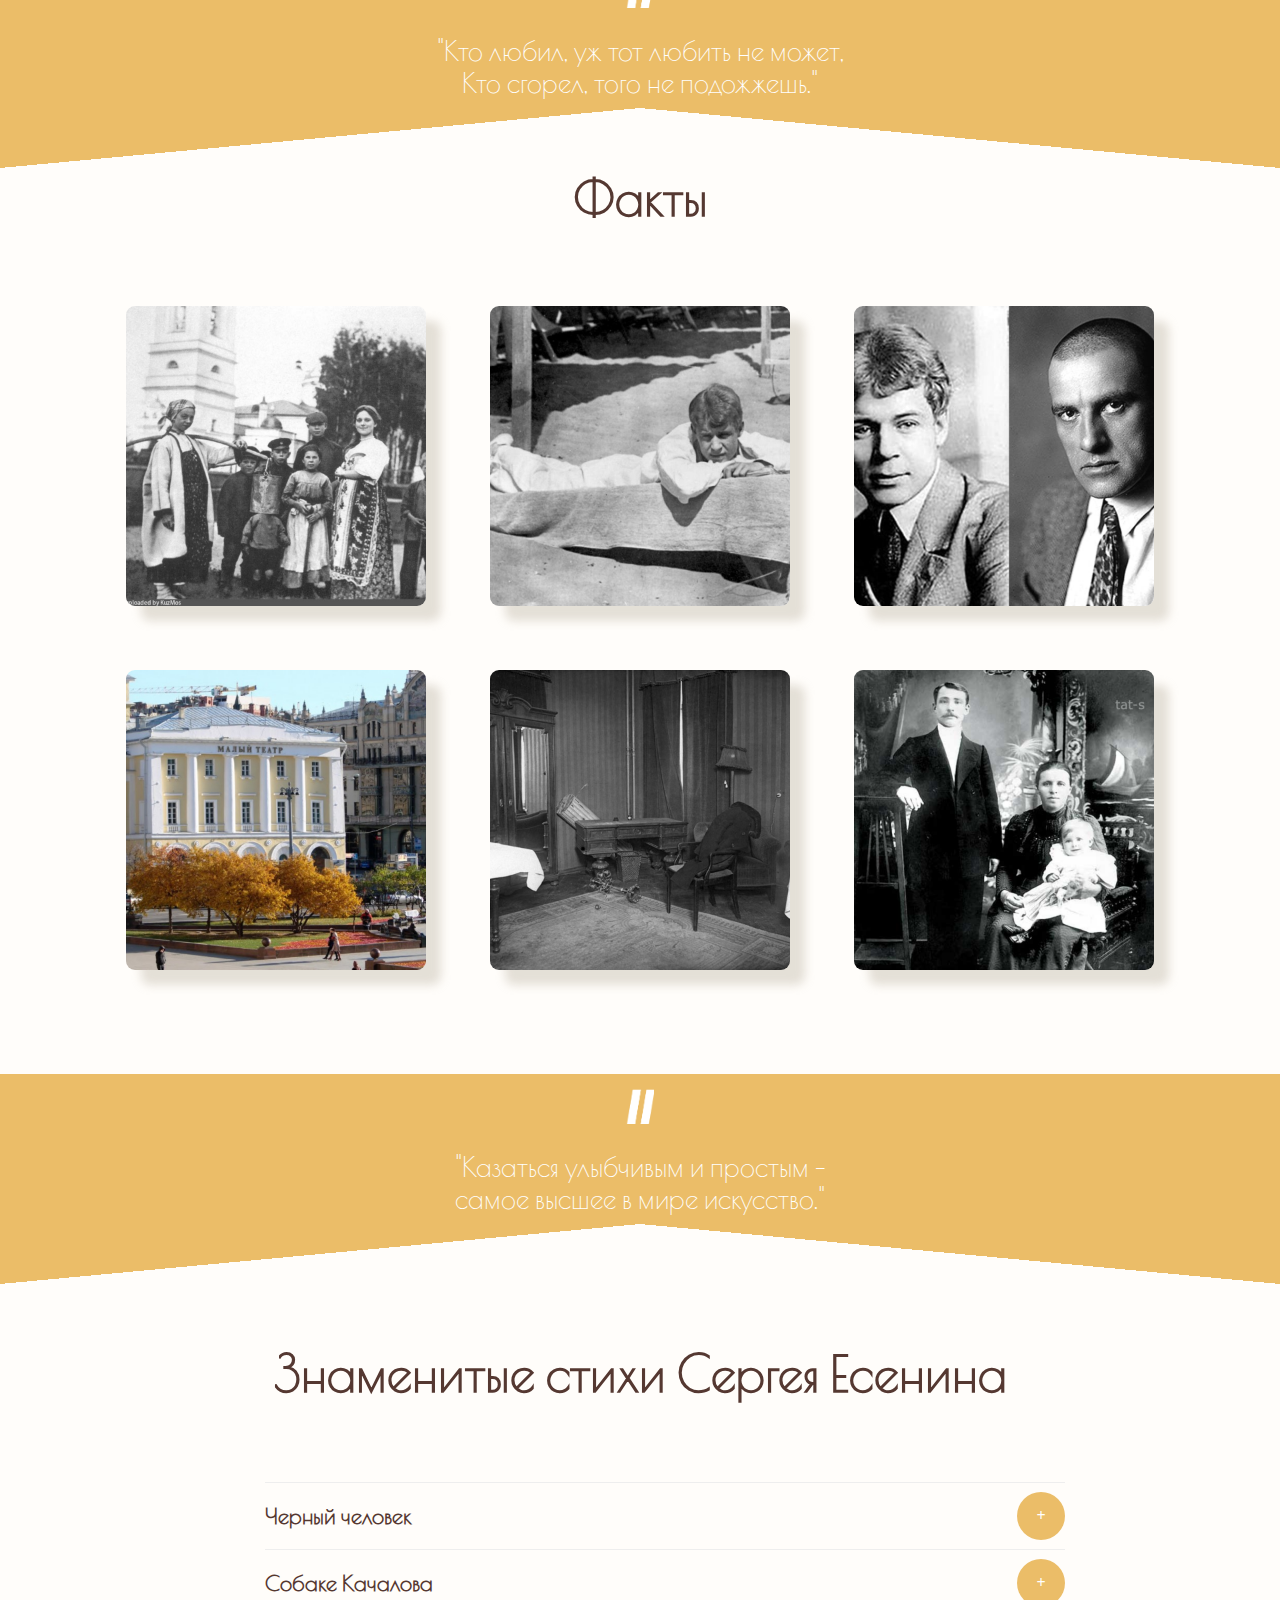
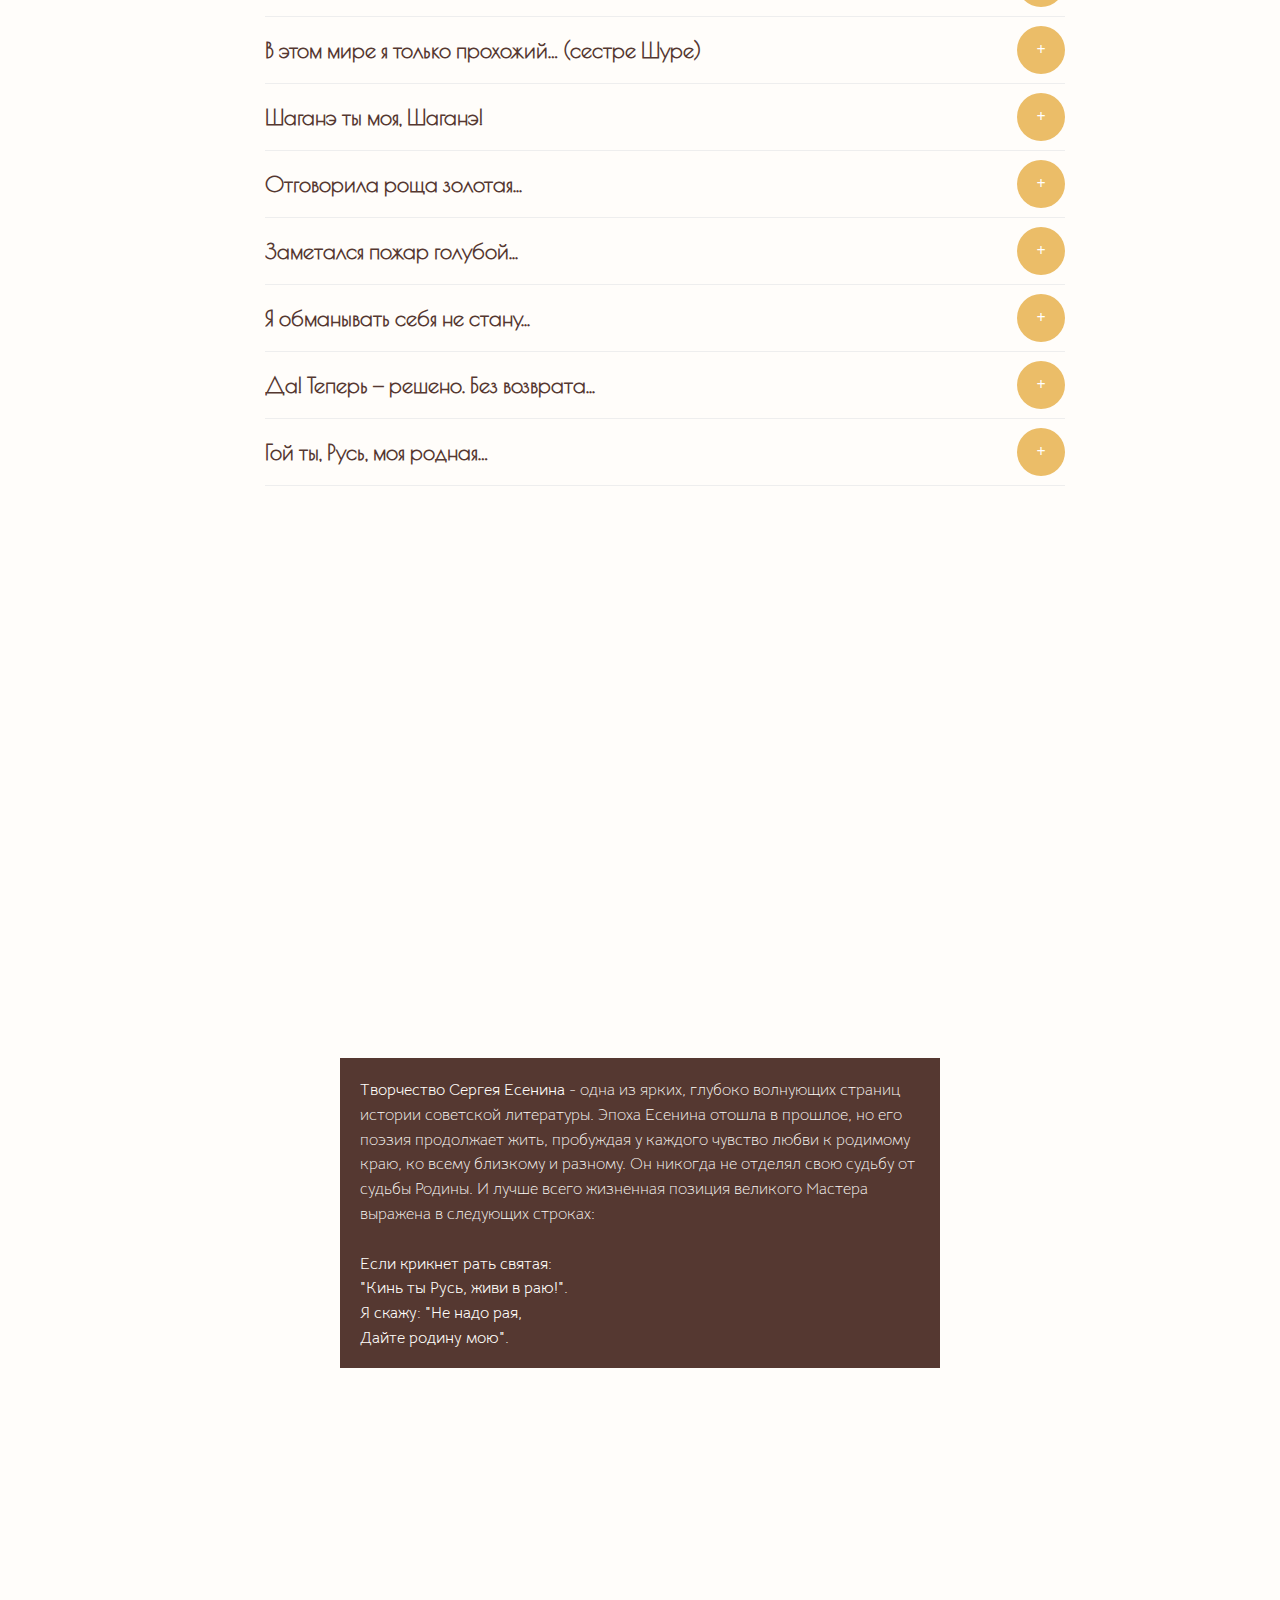
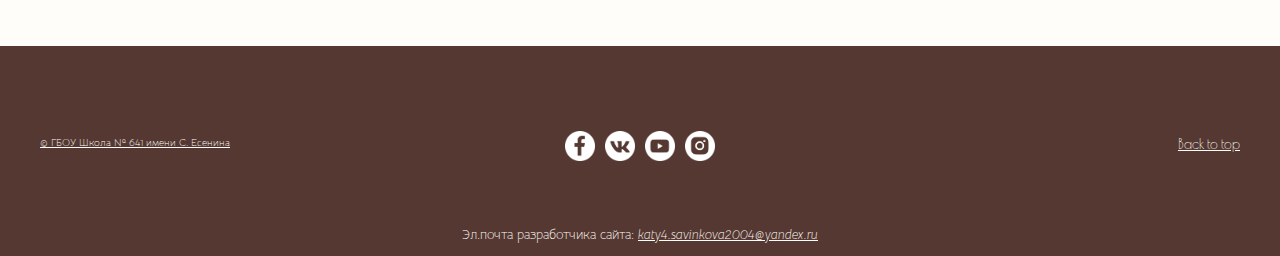
==== commit 7971637a: "change a bottom" ====
--- a/src/index.html
+++ b/src/index.html
@@ -851,7 +851,7 @@
             </div>
             <i id="back-to-top">Back to top</i>
         </div>
-        <h3 class="email">Эл.почта создателя сайта: <i class="i-email">katy4.savinkova2004@yandex.ru</i></h3>
+        <h3 class="email">Эл.почта разработчика сайта: <i class="i-email">katy4.savinkova2004@yandex.ru</i></h3>
         </div>
     </div>
 </body>
